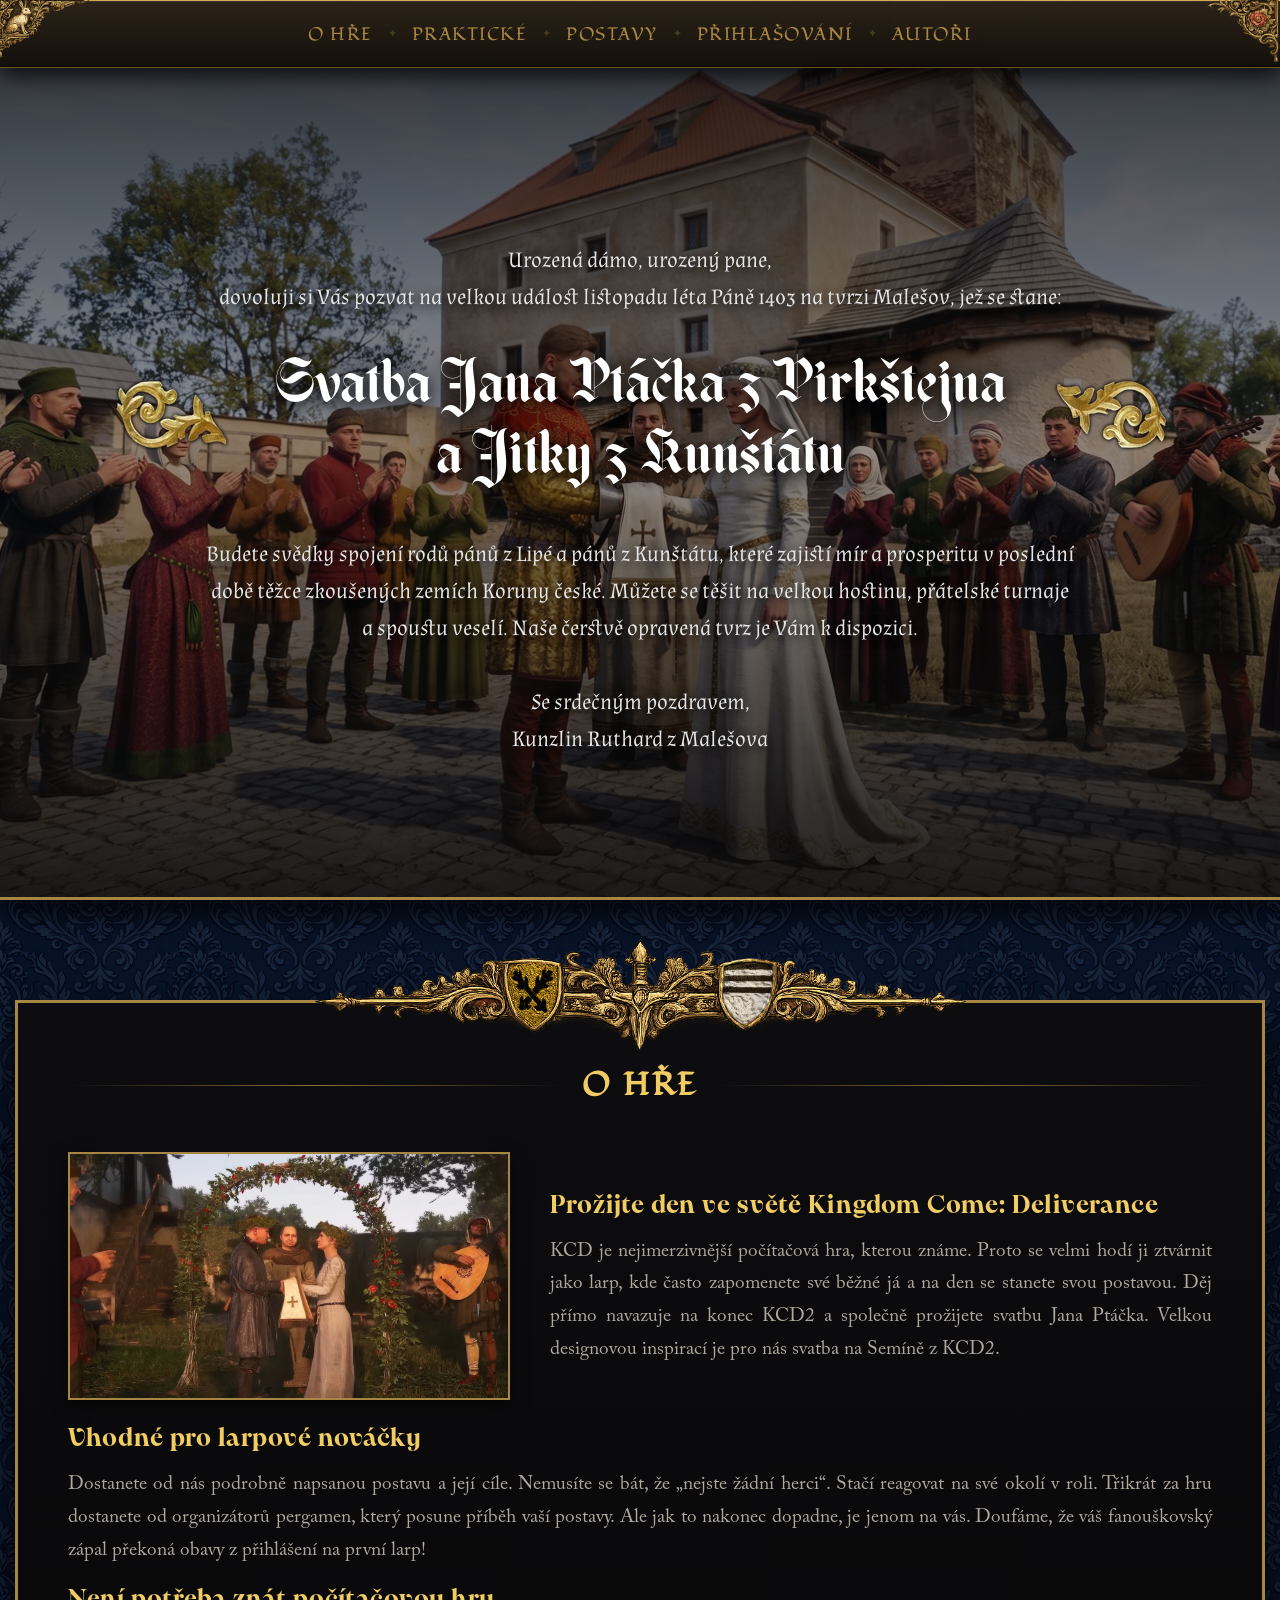
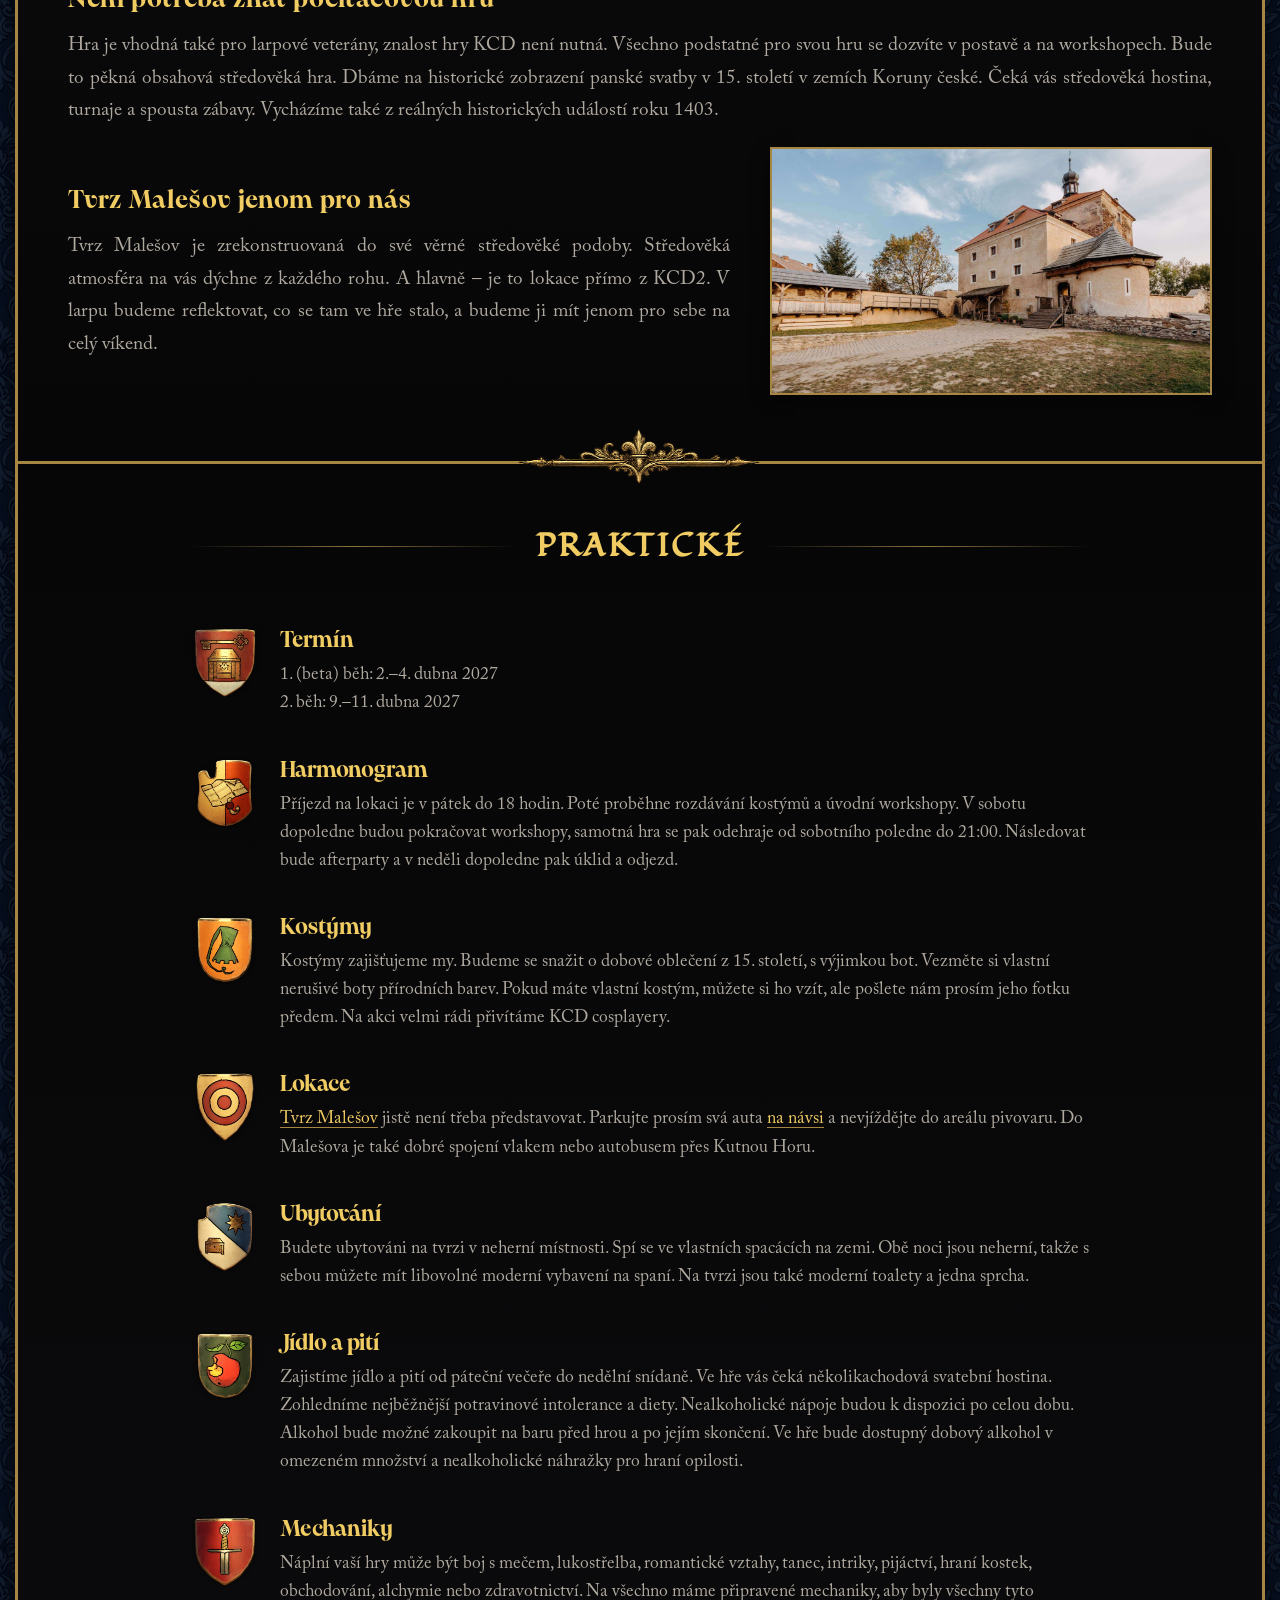
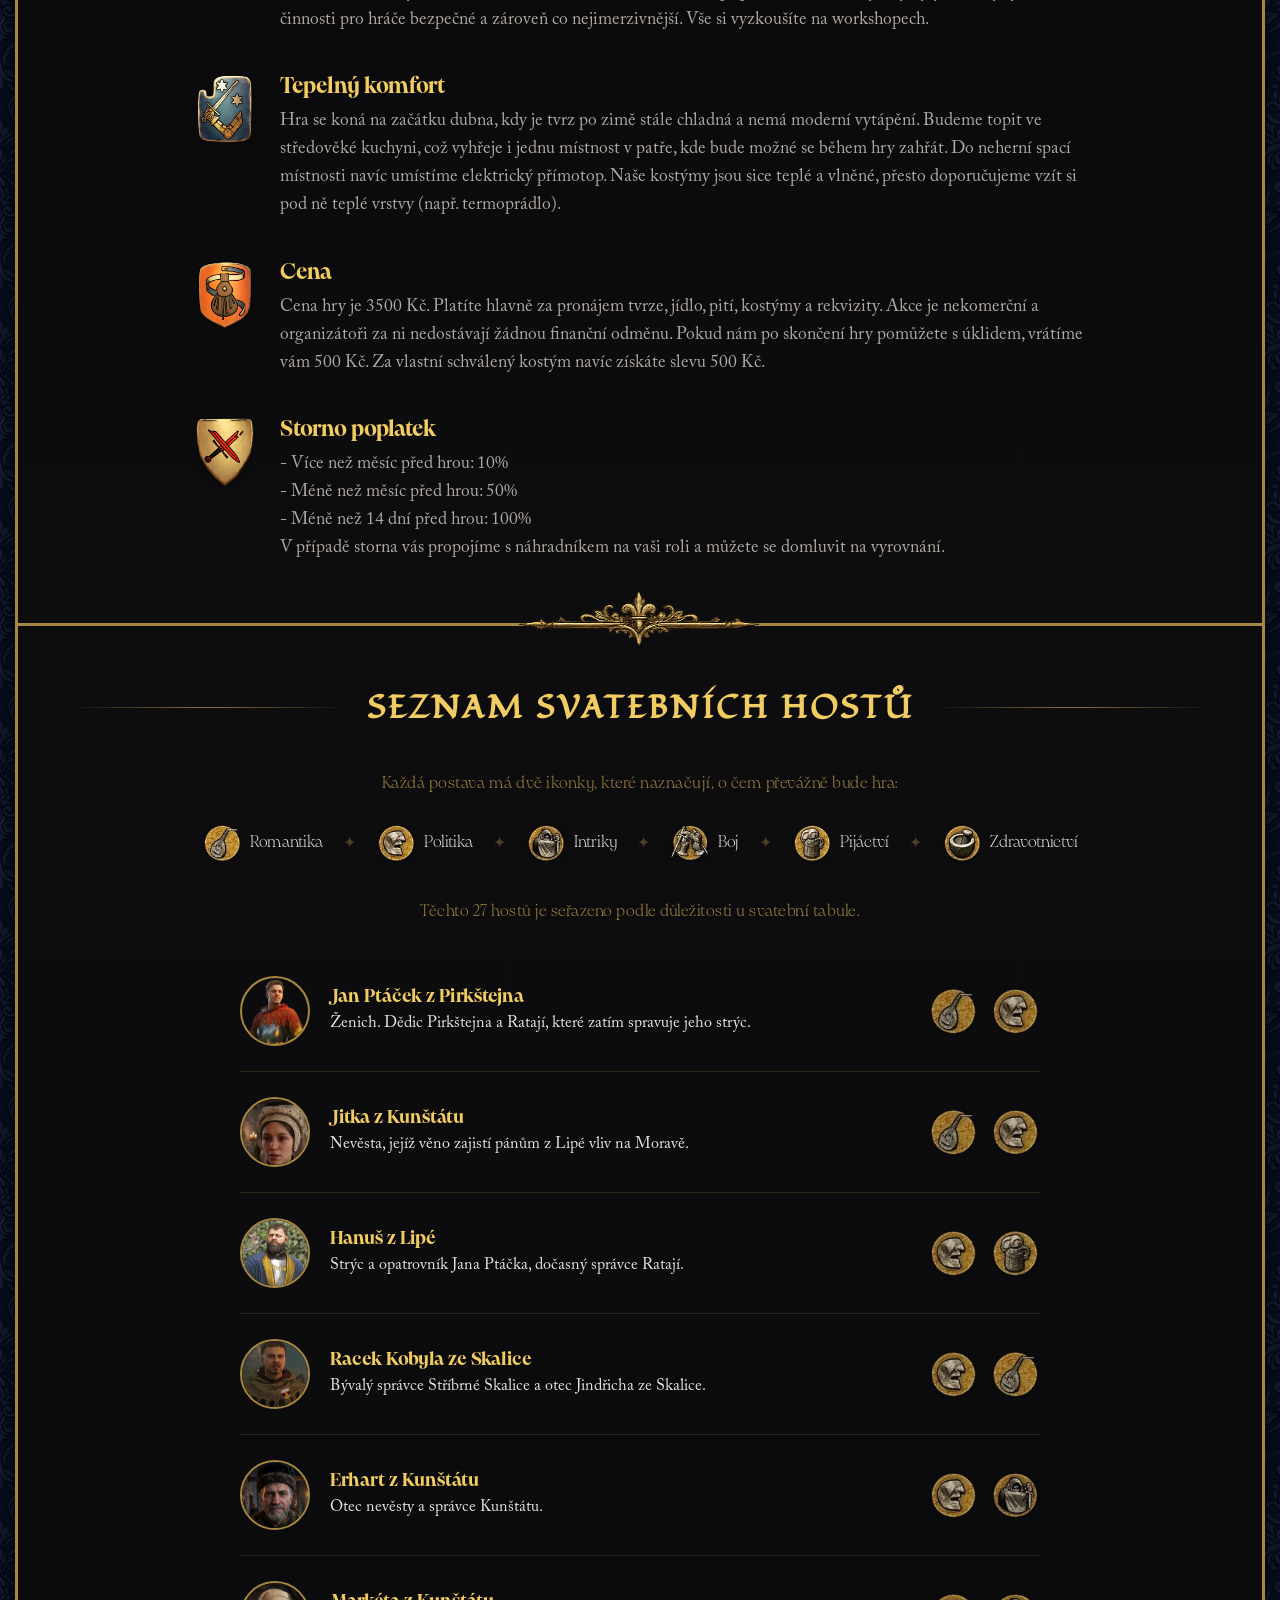
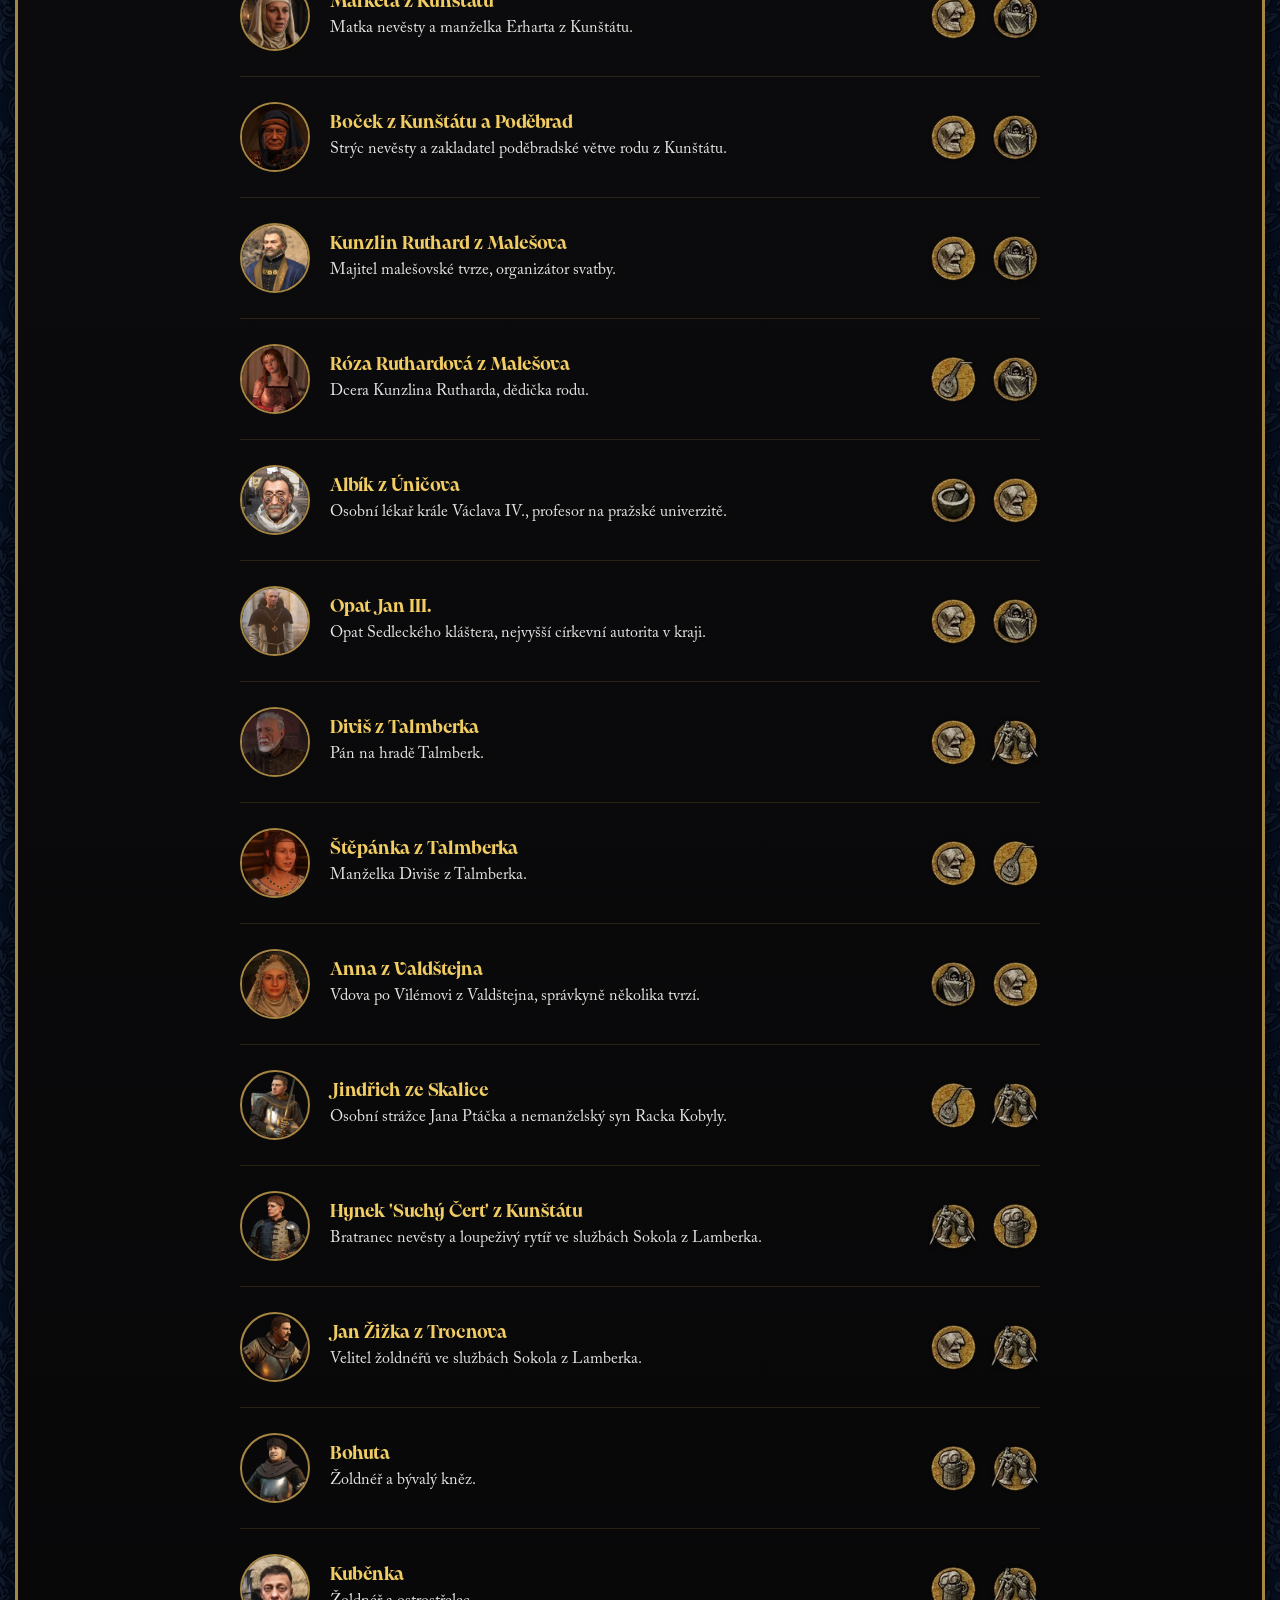
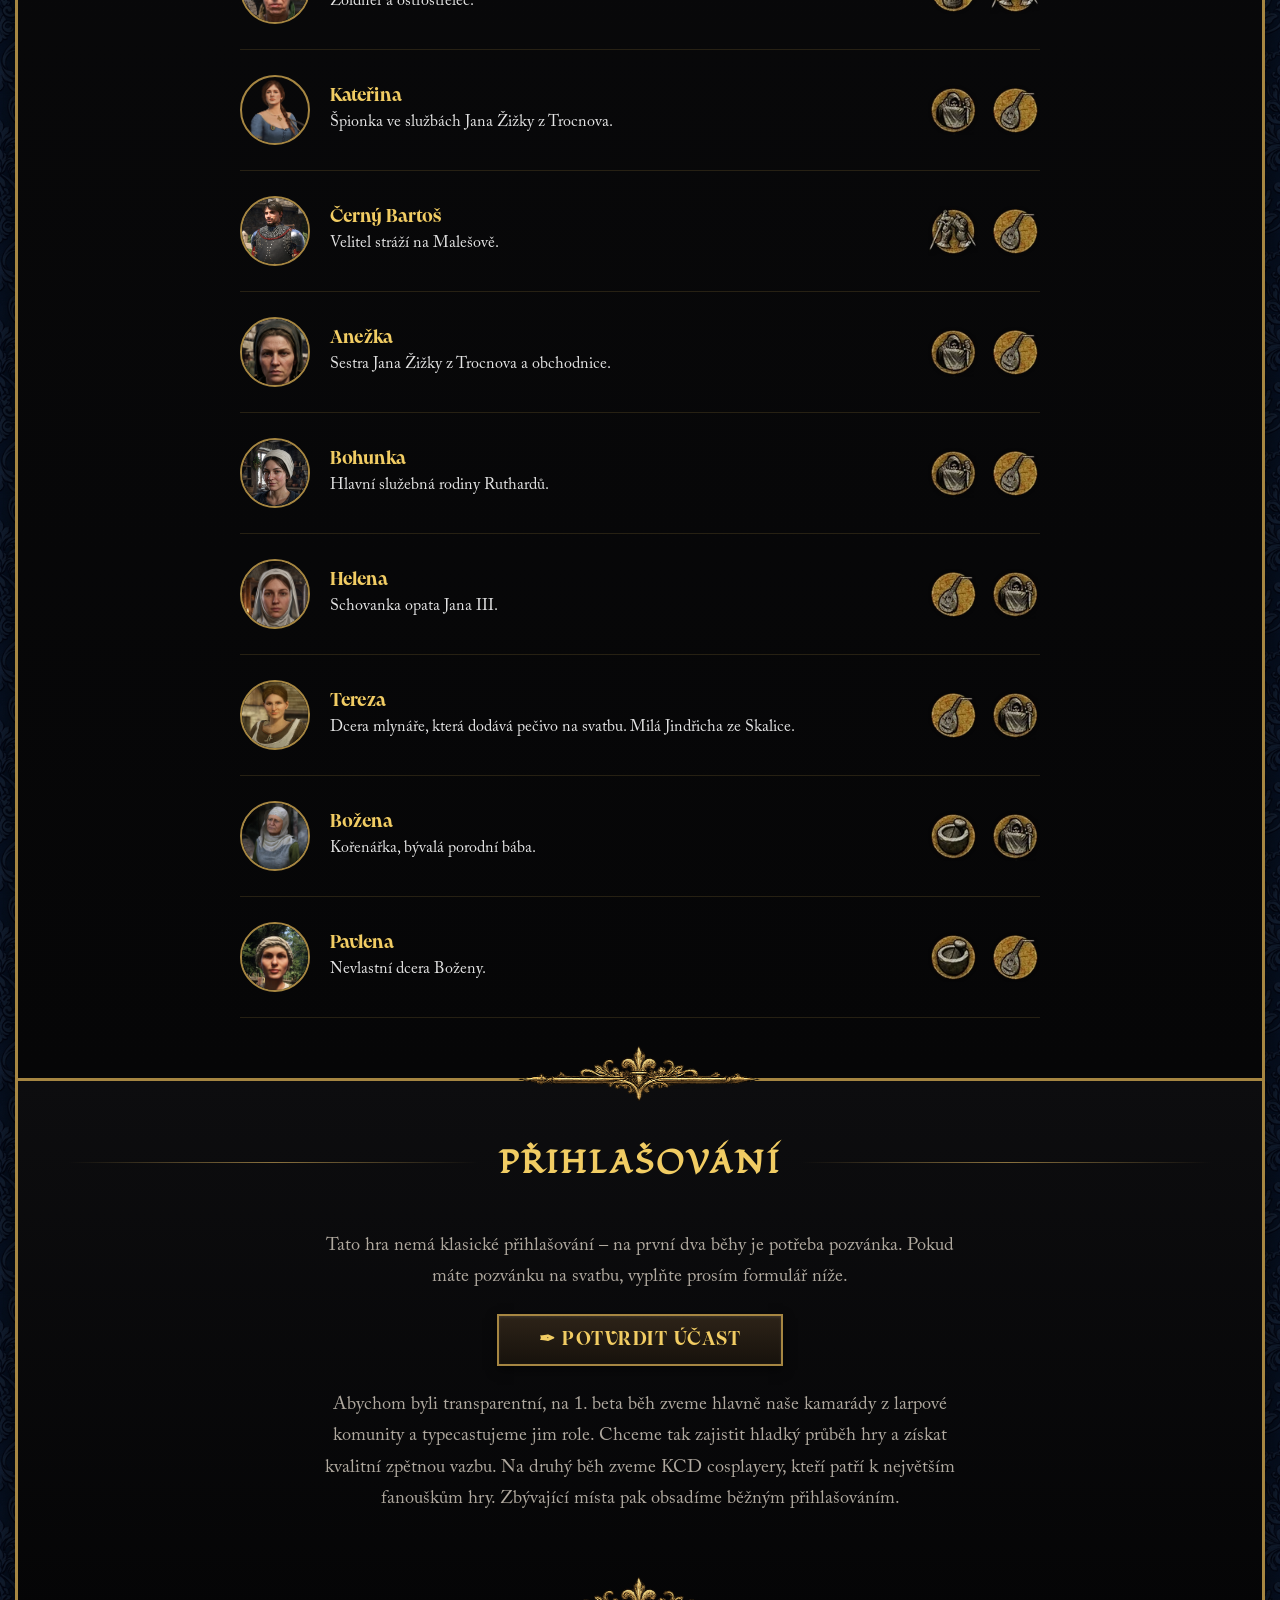
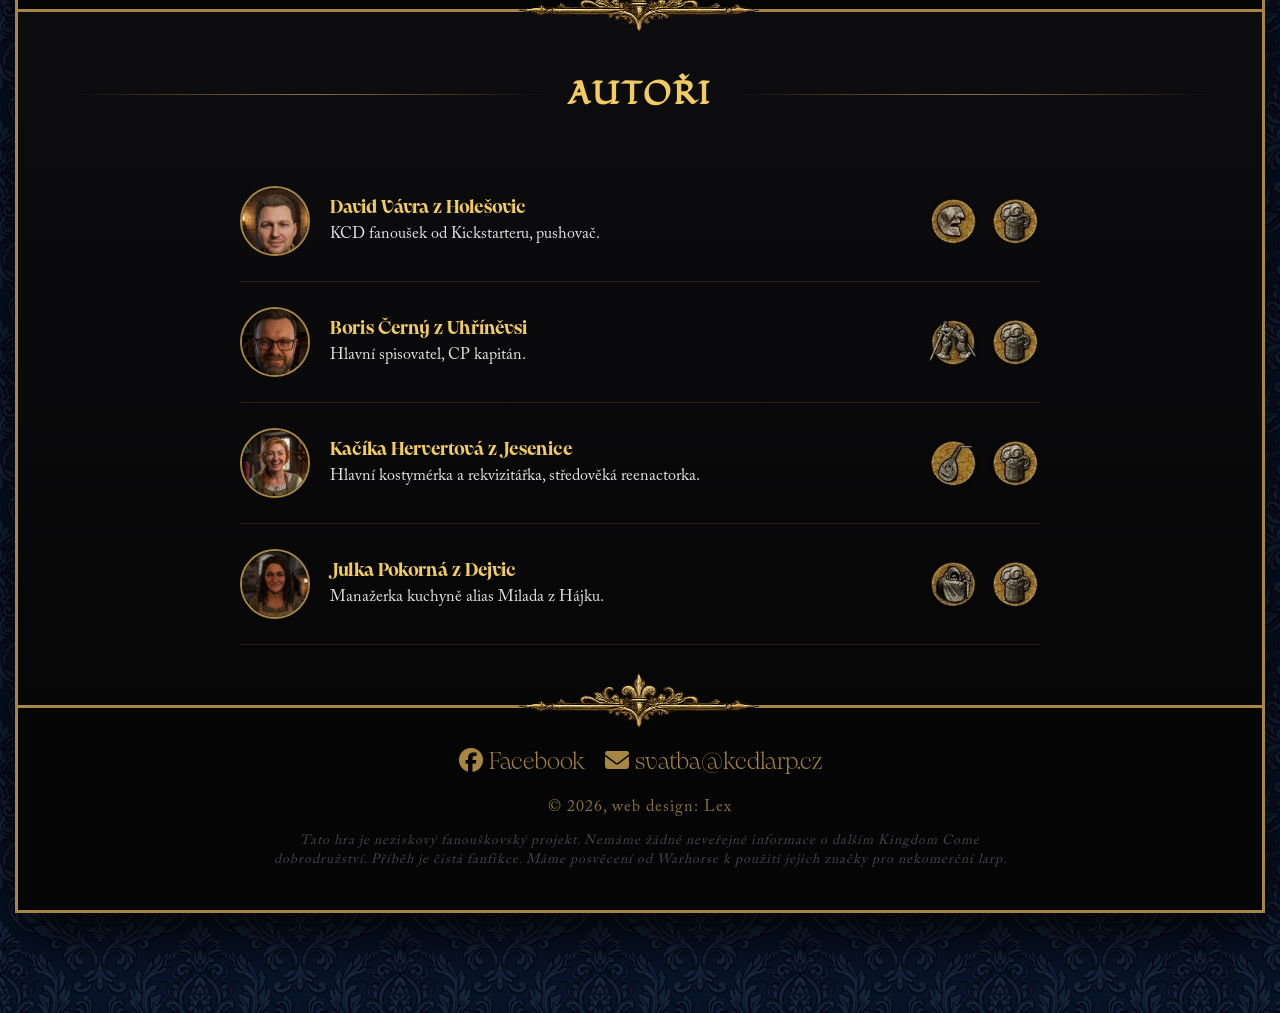
==== public/index.html @ 8abcecf5 "Proofread" ====
<!DOCTYPE html>
<html lang="cs">

<head>
    <meta charset="UTF-8">
    <meta name="viewport" content="width=device-width, initial-scale=1.0">
    <title>Svatba Jana Ptáčka z Pirkštejna a Jitky z Kunštátu | KCD larp</title>
    <link rel="icon" type="image/x-icon" href="images/favicon.ico">
    <!-- Social Media Meta Tags -->
    <meta property="og:title" content="Svatba Jana Ptáčka z Pirkštejna a Jitky z Kunštátu | KCD larp">
    <meta property="og:description"
        content="Urozená dámo, urozený pane, dovoluji si Vás pozvat na velkou událost listopadu léta Páně 1403 na tvrzi Malešov...">
    <meta property="og:image" content="https://kcdlarp.cz/images/social-image.jpg">
    <meta property="og:type" content="website">
    <meta property="og:url" content="https://kcdlarp.cz">
    <meta property="fb:pages" content="1128582050344930" />
    <meta name="twitter:card" content="summary_large_image">
    <meta name="twitter:title" content="Svatba Jana Ptáčka z Pirkštejna a Jitky z Kunštátu | KCD larp">
    <meta name="twitter:description"
        content="Urozená dámo, urozený pane, dovoluji si Vás pozvat na velkou událost listopadu léta Páně 1403 na tvrzi Malešov...">
    <meta name="twitter:image" content="images/social-image.jpg">
    <link rel="stylesheet" href="https://cdnjs.cloudflare.com/ajax/libs/font-awesome/6.5.2/css/all.min.css">
    <link rel="stylesheet" href="style.css">
    <script src="script.js" defer></script>
</head>

<body>
    <header class="hero-wedding-header">
        <div class="header-content-wrapper">
            <p class="hero-text-bottom">
                Urozená dámo, urozený pane,<br />
                dovoluji si Vás pozvat na velkou událost listopadu léta Páně 1403 na tvrzi Malešov, jež se stane:
            </p>
            <br />
            <div class="hero-title-zone">
                <span class="hero-decorator"><img src="images/left-ornament.webp"></span>
                <h1 class="main-wedding-title">
                    Svatba Jana Ptáčka z Pirkštejna<br />
                    a Jitky z Kunštátu
                </h1>
                <span class="hero-decorator"><img src="images/right-ornament.webp"></span>
            </div>
            <p class="hero-text-bottom">
                Budete svědky spojení rodů pánů z Lipé a pánů z Kunštátu, které zajistí mír a prosperitu v poslední
                době těžce zkoušených zemích Koruny české. Můžete se těšit na velkou hostinu, přátelské turnaje a&nbsp;spoustu
                veselí. Naše čerstvě opravená tvrz je Vám k dispozici. <br /><br />
                Se srdečným pozdravem,<br />
                Kunzlin Ruthard z Malešova
            </p><!--<br /><br />
            <h3 class="practical-item-title" style="font-size: 2.5em;">9.–11. dubna 2027&nbsp; ✦ &nbsp;https://kcdlarp.cz</h3> -->
        </div>
    </header>
    <nav class="game-navigation">
        <div class="nav-ornament-left">
            <img src="images/zajic-left.png" alt="">
        </div>
        <div class="nav-ornament-right">
            <img src="images/ruze-right.png" alt="">
        </div>
        <div class="nav-container-inner">
            <button class="mobile-menu-toggle" onclick="toggleMenu()">
                ☰
            </button>
            <ul class="nav-links">
                <li><a href="#o-hre">O HŘE</a></li>
                <li class="sep">✦</li>
                <li><a href="#prakticke">PRAKTICKÉ</a></li>
                <li class="sep">✦</li>
                <li><a href="#postavy">POSTAVY</a></li>
                <li class="sep">✦</li>
                <li><a href="#prihlasovani">PŘIHLAŠOVÁNÍ</a></li>
                <li class="sep">✦</li>
                <li><a href="#autori">AUTOŘI</a></li>
            </ul>
        </div>
    </nav>
    <div class="web-container">
        <section id="o-hre" class="ui-content-panel">
            <h2 class="panel-heading">O HŘE</h2>
            <div class="o-hre-wrapper">
                <div class="o-hre-image">
                    <img src="images/semine.jpg" alt="Svatba na Semíně">
                </div>
                <div class="o-hre-text">
                    <h3>Prožijte den ve světě Kingdom Come: Deliverance</h3>
                    <p>
                        KCD je nejimerzivnější počítačová hra, kterou známe. Proto se velmi hodí ji ztvárnit jako larp,
                        kde často zapomenete své běžné já a na den se stanete svou postavou. Děj přímo navazuje na
                        konec KCD2 a společně prožijete svatbu Jana Ptáčka. Velkou designovou
                        inspirací je pro nás svatba na Semíně z KCD2.
                    </p>
                </div>
            </div>
            <br />
            <div class="o-hre-wrapper">
                <div class="o-hre-text">
                    <h3>Vhodné pro larpové nováčky</h3>
                    <p>
                        Dostanete od nás podrobně napsanou postavu a její cíle. Nemusíte se bát, že „nejste žádní
                        herci“. Stačí reagovat na své okolí
                        v roli. Třikrát za hru dostanete od organizátorů pergamen, který posune příběh vaší postavy.
                        Ale jak to nakonec dopadne, je jenom na vás. Doufáme, že váš fanouškovský zápal překoná obavy z
                        přihlášení na první larp!
                    </p>
                </div>
            </div>
            <br />
            <div class="o-hre-wrapper">
                <div class="o-hre-text">
                    <h3>Není potřeba znát počítačovou hru</h3>
                    <p>
                        Hra je vhodná také pro larpové veterány, znalost hry KCD není nutná. Všechno podstatné pro svou
                        hru se dozvíte v postavě a na workshopech. Bude to pěkná obsahová středověká hra. Dbáme na
                        historické zobrazení panské svatby v 15. století v zemích Koruny české. Čeká vás středověká
                        hostina, turnaje a spousta zábavy. Vycházíme také z
                        reálných historických událostí roku 1403.
                    </p>
                </div>
            </div>
            <br />
            <div class="o-hre-wrapper">
                <div class="o-hre-text">
                    <h3>Tvrz Malešov jenom pro nás</h3>
                    <p>
                        Tvrz Malešov je zrekonstruovaná do své věrné středověké podoby. Středověká atmosféra na vás
                        dýchne z každého rohu. A hlavně – je to lokace přímo z KCD2. V larpu budeme reflektovat, co se
                        tam ve hře stalo, a budeme ji mít jenom pro sebe na celý víkend.
                    </p>
                </div>
                <div class="o-hre-image">
                    <img src="images/tvrz.jpg" alt="Tvrz Malešov">
                </div>
            </div>
        </section>
        <section id="prakticke" class="ui-content-panel">
            <div class="prakticke-content-wrapper">
                <h2 class="panel-heading">PRAKTICKÉ</h2>
                <div class="prakticke-list">
                    <div class="practical-item-row">
                        <div class="practical-icon-wrapper"><img src="images/prakticke/termin.png"
                                class="practical-icon"></div>
                        <div>
                            <h3 class="practical-item-title">Termín</h3>
                            <p class="practical-item-desc">
                                1. (beta) běh: 2.–4. dubna 2027<br />
                                2. běh: 9.–11. dubna 2027<br />
                            </p>
                        </div>
                    </div>
                    <div class="practical-item-row">
                        <div class="practical-icon-wrapper"><img src="images/prakticke/harmonogram.png"
                                class="practical-icon">
                        </div>
                        <div>
                            <h3 class="practical-item-title">Harmonogram</h3>
                            <p class="practical-item-desc">
                                Příjezd na lokaci je v pátek do 18 hodin. Poté proběhne rozdávání kostýmů a úvodní workshopy. V
                                sobotu dopoledne budou pokračovat workshopy, samotná hra se pak odehraje od sobotního poledne do 21:00.
                                Následovat bude afterparty a v neděli dopoledne pak úklid a odjezd.
                            </p>
                        </div>
                    </div>
                    <div class="practical-item-row">
                        <div class="practical-icon-wrapper"><img src="images/prakticke/kostymy.png"
                                class="practical-icon"></div>
                        <div>
                            <h3 class="practical-item-title">Kostýmy</h3>
                            <p class="practical-item-desc">
                                Kostýmy zajišťujeme my. Budeme se snažit o dobové oblečení z 15. století, s výjimkou bot.
                                Vezměte si vlastní nerušivé boty přírodních barev. Pokud máte vlastní kostým, můžete si
                                ho vzít, ale pošlete nám prosím jeho fotku předem. Na akci velmi rádi přivítáme KCD cosplayery.
                            </p>
                        </div>
                    </div>
                    <div class="practical-item-row">
                        <div class="practical-icon-wrapper"><img src="images/prakticke/lokace.png"
                                class="practical-icon"></div>
                        <div>
                            <h3 class="practical-item-title">Lokace</h3>
                            <p class="practical-item-desc">
                                <a href="https://maps.app.goo.gl/pV5zU6SFNLtd8CBL6" target="_blank">Tvrz Malešov</a>
                                jistě není třeba představovat. Parkujte prosím svá auta <a
                                    href="https://maps.app.goo.gl/USBMy13oNoXPVHTi6" target="_blank">na návsi</a> a
                                nevjíždějte do areálu pivovaru. Do Malešova je také dobré spojení vlakem nebo autobusem přes
                                Kutnou Horu.
                            </p>
                        </div>
                    </div>
                    <div class="practical-item-row">
                        <div class="practical-icon-wrapper"><img src="images/prakticke/ubytovani.png"
                                class="practical-icon">
                        </div>
                        <div>
                            <h3 class="practical-item-title">Ubytování</h3>
                            <p class="practical-item-desc">
                                Budete ubytováni na tvrzi v neherní místnosti. Spí se ve vlastních spacácích na zemi. Obě
                                noci jsou neherní, takže s sebou můžete mít libovolné moderní vybavení na spaní. Na tvrzi jsou
                                také moderní toalety a jedna sprcha.
                            </p>
                        </div>
                    </div>
                    <div class="practical-item-row">
                        <div class="practical-icon-wrapper"><img src="images/prakticke/jidlo.png"
                                class="practical-icon"></div>
                        <div>
                            <h3 class="practical-item-title">Jídlo a pití</h3>
                            <p class="practical-item-desc">
                                Zajistíme jídlo a pití od páteční večeře do nedělní snídaně. Ve hře vás čeká
                                několikachodová svatební hostina. Zohledníme nejběžnější potravinové intolerance a diety.
                                Nealkoholické nápoje budou k dispozici po celou dobu. Alkohol bude možné zakoupit na baru před
                                hrou a po jejím skončení. Ve hře bude dostupný dobový alkohol v omezeném množství a nealkoholické náhražky pro hraní opilosti.
                            </p>
                        </div>
                    </div>
                    <div class="practical-item-row">
                        <div class="practical-icon-wrapper"><img src="images/prakticke/mechaniky.png"
                                class="practical-icon">
                        </div>
                        <div>
                            <h3 class="practical-item-title">Mechaniky</h3>
                            <p class="practical-item-desc">
                                Náplní vaší hry může být boj s mečem, lukostřelba, romantické vztahy, tanec,
                                intriky,
                                pijáctví, hraní kostek, obchodování, alchymie nebo zdravotnictví. Na všechno máme
                                připravené mechaniky, aby byly všechny tyto činnosti pro hráče bezpečné a zároveň co
                                nejimerzivnější. Vše si vyzkoušíte na workshopech.
                            </p>
                        </div>
                    </div>
                    <div class="practical-item-row">
                        <div class="practical-icon-wrapper"><img src="images/prakticke/zima.png" class="practical-icon">
                        </div>
                        <div>
                            <h3 class="practical-item-title">Tepelný komfort</h3>
                            <p class="practical-item-desc">
                                Hra se koná na začátku dubna, kdy je tvrz po zimě stále chladná a nemá moderní
                                vytápění. Budeme topit ve středověké kuchyni, což vyhřeje i jednu místnost v patře,
                                kde bude možné se během hry zahřát. Do neherní spací místnosti navíc umístíme elektrický
                                přímotop. Naše kostýmy jsou sice teplé a vlněné, přesto doporučujeme vzít si pod ně teplé vrstvy (např. termoprádlo).
                            </p>
                        </div>
                    </div>
                    <div class="practical-item-row">
                        <div class="practical-icon-wrapper"><img src="images/prakticke/cena.png" class="practical-icon">
                        </div>
                        <div>
                            <h3 class="practical-item-title">Cena</h3>
                            <p class="practical-item-desc">
                                Cena hry je 3500 Kč. Platíte hlavně za pronájem tvrze, jídlo, pití, kostýmy a rekvizity.
                                Akce je nekomerční a organizátoři za ni nedostávají žádnou finanční odměnu.
                                Pokud nám po skončení hry pomůžete s úklidem, vrátíme vám 500 Kč. Za vlastní schválený kostým navíc získáte slevu 500 Kč.
                            </p>
                        </div>
                    </div>
                    <div class="practical-item-row">
                        <div class="practical-icon-wrapper"><img src="images/prakticke/storno.png"
                                class="practical-icon"></div>
                        <div>
                            <h3 class="practical-item-title">Storno poplatek</h3>
                            <p class="practical-item-desc">
                                - Více než měsíc před hrou: 10%<br />
                                - Méně než měsíc před hrou: 50%<br />
                                - Méně než 14 dní před hrou: 100%<br />
                                V případě storna vás propojíme s náhradníkem na vaši roli a můžete se domluvit na vyrovnání.
                            </p>
                        </div>
                    </div>
                </div>
            </div>
        </section>
        <section id="postavy" class="ui-content-panel">
            <h2 class="panel-heading">SEZNAM SVATEBNÍCH HOSTŮ</h2>
            <p class="postavy-subtitle">
                Každá postava má dvě ikonky, které naznačují, o čem převážně bude hra:
            </p>
            <div class="postavy-tags-container">
                <div class="character-tag"><img src="images/o-cem/romantika.webp" class="character-tag-img"> Romantika
                </div>
                <span class="star-separator">✦</span>
                <div class="character-tag"><img src="images/o-cem/politika.webp" class="character-tag-img"> Politika
                </div>
                <span class="star-separator">✦</span>
                <div class="character-tag"><img src="images/o-cem/intriky.webp" class="character-tag-img"> Intriky</div>
                <span class="star-separator">✦</span>
                <div class="character-tag"><img src="images/o-cem/boj.webp" class="character-tag-img"> Boj</div>
                <span class="star-separator">✦</span>
                <div class="character-tag"><img src="images/o-cem/pijactvi.webp" class="character-tag-img"> Pijáctví
                </div>
                <span class="star-separator">✦</span>
                <div class="character-tag"><img src="images/o-cem/zdravotnictvi.webp" class="character-tag-img">
                    Zdravotnictví
                </div>
            </div>
            <p class="postavy-subtitle">
                Těchto 27 hostů je seřazeno podle důležitosti u svatební tabule.
            </p>
            <div class="centered-list-container">
                <div class="list-row-item">
                    <div class="portrait-circle">
                        <img src="images/postavy/ptacek.png" alt="Jan Ptáček" class="portrait-img">
                    </div>
                    <div class="flex-grow-item">
                        <h3 class="row-item-title">Jan Ptáček z Pirkštejna</h3>
                        <p class="character-desc">Ženich. Dědic Pirkštejna a Ratají, které zatím spravuje jeho strýc.
                        </p>
                    </div>
                    <div class="character-badges">
                        <img src="images/o-cem/romantika.webp" title="Romantika" class="character-badge-img">
                        <img src="images/o-cem/politika.webp" title="Politika" class="character-badge-img">
                    </div>
                </div>
                <div class="list-row-item">
                    <div class="portrait-circle">
                        <img src="images/postavy/jitka.png" alt="Jitka z Kunštátu" class="portrait-img">
                    </div>
                    <div class="flex-grow-item">
                        <h3 class="row-item-title">Jitka z Kunštátu</h3>
                        <p class="character-desc">Nevěsta, jejíž věno zajistí pánům z Lipé vliv na Moravě.</p>
                    </div>
                    <div class="character-badges">
                        <img src="images/o-cem/romantika.webp" title="Romantika" class="character-badge-img">
                        <img src="images/o-cem/politika.webp" title="Politika" class="character-badge-img">
                    </div>
                </div>
                <div class="list-row-item">
                    <div class="portrait-circle">
                        <img src="images/postavy/hanus.png" alt="Hanuš z Lipé" class="portrait-img">
                    </div>
                    <div class="flex-grow-item">
                        <h3 class="row-item-title">Hanuš z Lipé</h3>
                        <p class="character-desc">Strýc a opatrovník Jana Ptáčka, dočasný správce Ratají.</p>
                    </div>
                    <div class="character-badges">
                        <img src="images/o-cem/politika.webp" title="Politika" class="character-badge-img">
                        <img src="images/o-cem/pijactvi.webp" title="Pijáctví" class="character-badge-img">
                    </div>
                </div>
                <div class="list-row-item">
                    <div class="portrait-circle">
                        <img src="images/postavy/racek.png" alt="Racek Kobyla" class="portrait-img">
                    </div>
                    <div class="flex-grow-item">
                        <h3 class="row-item-title">Racek Kobyla ze Skalice</h3>
                        <p class="character-desc">Bývalý správce Stříbrné Skalice a otec Jindřicha ze Skalice.</p>
                    </div>
                    <div class="character-badges">
                        <img src="images/o-cem/politika.webp" title="Politika" class="character-badge-img">
                        <img src="images/o-cem/romantika.webp" title="Romantika" class="character-badge-img">
                    </div>
                </div>
                <div class="list-row-item">
                    <div class="portrait-circle">
                        <img src="images/postavy/erhart.png" alt="Erhart z Kunštátu" class="portrait-img">
                    </div>
                    <div class="flex-grow-item">
                        <h3 class="row-item-title">Erhart z Kunštátu</h3>
                        <p class="character-desc">Otec nevěsty a správce Kunštátu.</p>
                    </div>
                    <div class="character-badges">
                        <img src="images/o-cem/politika.webp" title="Politika" class="character-badge-img">
                        <img src="images/o-cem/intriky.webp" title="Intriky" class="character-badge-img">
                    </div>
                </div>

                <div class="list-row-item">
                    <div class="portrait-circle">
                        <img src="images/postavy/marketa.png" alt="Markéta z Kunštátu" class="portrait-img">
                    </div>
                    <div class="flex-grow-item">
                        <h3 class="row-item-title">Markéta z Kunštátu</h3>
                        <p class="character-desc">Matka nevěsty a manželka Erharta z Kunštátu.</p>
                    </div>
                    <div class="character-badges">
                        <img src="images/o-cem/politika.webp" title="Politika" class="character-badge-img">
                        <img src="images/o-cem/intriky.webp" title="Intriky" class="character-badge-img">
                    </div>
                </div>
                <div class="list-row-item">
                    <div class="portrait-circle">
                        <img src="images/postavy/bocek.png" alt="Boček z Kunštátu a Poděbrad" class="portrait-img">
                    </div>
                    <div class="flex-grow-item">
                        <h3 class="row-item-title">Boček z Kunštátu a Poděbrad</h3>
                        <p class="character-desc">Strýc nevěsty a zakladatel poděbradské větve rodu z Kunštátu.</p>
                    </div>
                    <div class="character-badges">
                        <img src="images/o-cem/politika.webp" title="Politika" class="character-badge-img">
                        <img src="images/o-cem/intriky.webp" title="Intriky" class="character-badge-img">
                    </div>
                </div>
                <div class="list-row-item">
                    <div class="portrait-circle">
                        <img src="images/postavy/kunzlin.png" alt="Kunzlin Ruthard z Malešova" class="portrait-img">
                    </div>
                    <div class="flex-grow-item">
                        <h3 class="row-item-title">Kunzlin Ruthard z Malešova</h3>
                        <p class="character-desc">Majitel malešovské tvrze, organizátor svatby.</p>
                    </div>
                    <div class="character-badges">
                        <img src="images/o-cem/politika.webp" title="Politika" class="character-badge-img">
                        <img src="images/o-cem/intriky.webp" title="Intriky" class="character-badge-img">
                    </div>
                </div>
                <div class="list-row-item">
                    <div class="portrait-circle">
                        <img src="images/postavy/roza.png" alt="Róza Ruthardová z Malešova" class="portrait-img">
                    </div>
                    <div class="flex-grow-item">
                        <h3 class="row-item-title">Róza Ruthardová z Malešova</h3>
                        <p class="character-desc">Dcera Kunzlina Rutharda, dědička rodu.</p>
                    </div>
                    <div class="character-badges">
                        <img src="images/o-cem/romantika.webp" title="Romantika" class="character-badge-img">
                        <img src="images/o-cem/intriky.webp" title="Intriky" class="character-badge-img">
                    </div>
                </div>
                <div class="list-row-item">
                    <div class="portrait-circle">
                        <img src="images/postavy/albik.png" alt="Albík z Úničova" class="portrait-img">
                    </div>
                    <div class="flex-grow-item">
                        <h3 class="row-item-title">Albík z Úničova</h3>
                        <p class="character-desc">Osobní lékař krále Václava IV., profesor na pražské univerzitě.</p>
                    </div>
                    <div class="character-badges">
                        <img src="images/o-cem/zdravotnictvi.webp" title="Zdravotnictví" class="character-badge-img">
                        <img src="images/o-cem/politika.webp" title="Politika" class="character-badge-img">
                    </div>
                </div>
                <div class="list-row-item">
                    <div class="portrait-circle">
                        <img src="images/postavy/jan.png" alt="Opat Jan III." class="portrait-img">
                    </div>
                    <div class="flex-grow-item">
                        <h3 class="row-item-title">Opat Jan III.</h3>
                        <p class="character-desc">Opat Sedleckého kláštera, nejvyšší církevní autorita v kraji.</p>
                    </div>
                    <div class="character-badges">
                        <img src="images/o-cem/politika.webp" title="Politika" class="character-badge-img">
                        <img src="images/o-cem/intriky.webp" title="Intriky" class="character-badge-img">
                    </div>
                </div>
                <div class="list-row-item">
                    <div class="portrait-circle">
                        <img src="images/postavy/divis.png" alt="Diviš z Talmberka" class="portrait-img">
                    </div>
                    <div class="flex-grow-item">
                        <h3 class="row-item-title">Diviš z Talmberka</h3>
                        <p class="character-desc">Pán na hradě Talmberk.</p>
                    </div>
                    <div class="character-badges">
                        <img src="images/o-cem/politika.webp" title="Politika" class="character-badge-img">
                        <img src="images/o-cem/boj.webp" title="Boj" class="character-badge-img">
                    </div>
                </div>
                <div class="list-row-item">
                    <div class="portrait-circle">
                        <img src="images/postavy/stepanka.png" alt="Štěpánka z Talmberka" class="portrait-img">
                    </div>
                    <div class="flex-grow-item">
                        <h3 class="row-item-title">Štěpánka z Talmberka</h3>
                        <p class="character-desc">Manželka Diviše z Talmberka.</p>
                    </div>
                    <div class="character-badges">
                        <img src="images/o-cem/politika.webp" title="Politika" class="character-badge-img">
                        <img src="images/o-cem/romantika.webp" title="Romantika" class="character-badge-img">
                    </div>
                </div>
                <div class="list-row-item">
                    <div class="portrait-circle">
                        <img src="images/postavy/anna.png" alt="Anna z Valdštejna" class="portrait-img">
                    </div>
                    <div class="flex-grow-item">
                        <h3 class="row-item-title">Anna z Valdštejna</h3>
                        <p class="character-desc">Vdova po Vilémovi z Valdštejna, správkyně několika tvrzí.</p>
                    </div>
                    <div class="character-badges">
                        <img src="images/o-cem/intriky.webp" title="Intriky" class="character-badge-img">
                        <img src="images/o-cem/politika.webp" title="Politika" class="character-badge-img">
                    </div>
                </div>
                <div class="list-row-item">
                    <div class="portrait-circle">
                        <img src="images/postavy/jindra.png" alt="Jindřich ze Skalice" class="portrait-img">
                    </div>
                    <div class="flex-grow-item">
                        <h3 class="row-item-title">Jindřich ze Skalice</h3>
                        <p class="character-desc">Osobní strážce Jana Ptáčka a nemanželský syn Racka Kobyly.</p>
                    </div>
                    <div class="character-badges">
                        <img src="images/o-cem/romantika.webp" title="Romantika" class="character-badge-img">
                        <img src="images/o-cem/boj.webp" title="Boj" class="character-badge-img">
                    </div>
                </div>
                <div class="list-row-item">
                    <div class="portrait-circle">
                        <img src="images/postavy/cert.png" alt="Hynek 'Suchý Čert' z Kunštátu" class="portrait-img">
                    </div>
                    <div class="flex-grow-item">
                        <h3 class="row-item-title">Hynek 'Suchý Čert' z Kunštátu</h3>
                        <p class="character-desc">Bratranec nevěsty a loupeživý rytíř ve službách Sokola z Lamberka.</p>
                    </div>
                    <div class="character-badges">
                        <img src="images/o-cem/boj.webp" title="Boj" class="character-badge-img">
                        <img src="images/o-cem/pijactvi.webp" title="Pijáctví" class="character-badge-img">
                    </div>
                </div>
                <div class="list-row-item">
                    <div class="portrait-circle">
                        <img src="images/postavy/zizka.png" alt="Jan Žižka z Trocnova" class="portrait-img">
                    </div>
                    <div class="flex-grow-item">
                        <h3 class="row-item-title">Jan Žižka z Trocnova</h3>
                        <p class="character-desc">Velitel žoldnéřů ve službách Sokola z Lamberka.</p>
                    </div>
                    <div class="character-badges">
                        <img src="images/o-cem/politika.webp" title="Politika" class="character-badge-img">
                        <img src="images/o-cem/boj.webp" title="Boj" class="character-badge-img">
                    </div>
                </div>
                <div class="list-row-item">
                    <div class="portrait-circle">
                        <img src="images/postavy/bohuta.png" alt="Bohuta" class="portrait-img">
                    </div>
                    <div class="flex-grow-item">
                        <h3 class="row-item-title">Bohuta</h3>
                        <p class="character-desc">Žoldnéř a bývalý kněz.</p>
                    </div>
                    <div class="character-badges">
                        <img src="images/o-cem/pijactvi.webp" title="Pijáctví" class="character-badge-img">
                        <img src="images/o-cem/boj.webp" title="Boj" class="character-badge-img">
                    </div>
                </div>
                <div class="list-row-item">
                    <div class="portrait-circle">
                        <img src="images/postavy/kubenka.png" alt="Kuběnka" class="portrait-img">
                    </div>
                    <div class="flex-grow-item">
                        <h3 class="row-item-title">Kuběnka</h3>
                        <p class="character-desc">Žoldnéř a ostrostřelec.</p>
                    </div>
                    <div class="character-badges">
                        <img src="images/o-cem/pijactvi.webp" title="Pijáctví" class="character-badge-img">
                        <img src="images/o-cem/boj.webp" title="Boj" class="character-badge-img">
                    </div>
                </div>
                <div class="list-row-item">
                    <div class="portrait-circle">
                        <img src="images/postavy/katerina.png" alt="Kateřina" class="portrait-img">
                    </div>
                    <div class="flex-grow-item">
                        <h3 class="row-item-title">Kateřina</h3>
                        <p class="character-desc">Špionka ve službách Jana Žižky z Trocnova.</p>
                    </div>
                    <div class="character-badges">
                        <img src="images/o-cem/intriky.webp" title="Intriky" class="character-badge-img">
                        <img src="images/o-cem/romantika.webp" title="Romantika" class="character-badge-img">
                    </div>
                </div>
                <div class="list-row-item">
                    <div class="portrait-circle">
                        <img src="images/postavy/bartos.png" alt="Černý Bartoš" class="portrait-img">
                    </div>
                    <div class="flex-grow-item">
                        <h3 class="row-item-title">Černý Bartoš</h3>
                        <p class="character-desc">Velitel stráží na Malešově.</p>
                    </div>
                    <div class="character-badges">
                        <img src="images/o-cem/boj.webp" title="Boj" class="character-badge-img">
                        <img src="images/o-cem/romantika.webp" title="Romantika" class="character-badge-img">
                    </div>
                </div>
                <div class="list-row-item">
                    <div class="portrait-circle">
                        <img src="images/postavy/anezka.png" alt="Anežka" class="portrait-img">
                    </div>
                    <div class="flex-grow-item">
                        <h3 class="row-item-title">Anežka</h3>
                        <p class="character-desc">Sestra Jana Žižky z Trocnova a obchodnice.</p>
                    </div>
                    <div class="character-badges">
                        <img src="images/o-cem/intriky.webp" title="Intriky" class="character-badge-img">
                        <img src="images/o-cem/romantika.webp" title="Romantika" class="character-badge-img">
                    </div>
                </div>
                <div class="list-row-item">
                    <div class="portrait-circle">
                        <img src="images/postavy/bohunka.png" alt="Bohunka" class="portrait-img">
                    </div>
                    <div class="flex-grow-item">
                        <h3 class="row-item-title">Bohunka</h3>
                        <p class="character-desc">Hlavní služebná rodiny Ruthardů.</p>
                    </div>
                    <div class="character-badges">
                        <img src="images/o-cem/intriky.webp" title="Intriky" class="character-badge-img">
                        <img src="images/o-cem/romantika.webp" title="Romantika" class="character-badge-img">
                    </div>
                </div>
                <div class="list-row-item">
                    <div class="portrait-circle">
                        <img src="images/postavy/helena.png" alt="Helena" class="portrait-img">
                    </div>
                    <div class="flex-grow-item">
                        <h3 class="row-item-title">Helena</h3>
                        <p class="character-desc">Schovanka opata Jana III.</p>
                    </div>
                    <div class="character-badges">
                        <img src="images/o-cem/romantika.webp" title="Romantika" class="character-badge-img">
                        <img src="images/o-cem/intriky.webp" title="Intriky" class="character-badge-img">
                    </div>
                </div>
                <div class="list-row-item">
                    <div class="portrait-circle">
                        <img src="images/postavy/tereza.png" alt="Tereza" class="portrait-img">
                    </div>
                    <div class="flex-grow-item">
                        <h3 class="row-item-title">Tereza</h3>
                        <p class="character-desc">Dcera mlynáře, která dodává pečivo na svatbu. Milá Jindřicha ze
                            Skalice.</p>
                    </div>
                    <div class="character-badges">
                        <img src="images/o-cem/romantika.webp" title="Romantika" class="character-badge-img">
                        <img src="images/o-cem/intriky.webp" title="Intriky" class="character-badge-img">
                    </div>
                </div>
                <div class="list-row-item">
                    <div class="portrait-circle">
                        <img src="images/postavy/bozena.png" alt="Božena" class="portrait-img">
                    </div>
                    <div class="flex-grow-item">
                        <h3 class="row-item-title">Božena</h3>
                        <p class="character-desc">Kořenářka, bývalá porodní bába.</p>
                    </div>
                    <div class="character-badges">
                        <img src="images/o-cem/zdravotnictvi.webp" title="Zdravotnictví" class="character-badge-img">
                        <img src="images/o-cem/intriky.webp" title="Intriky" class="character-badge-img">
                    </div>
                </div>
                <div class="list-row-item">
                    <div class="portrait-circle">
                        <img src="images/postavy/pavlena.png" alt="Pavlena" class="portrait-img">
                    </div>
                    <div class="flex-grow-item">
                        <h3 class="row-item-title">Pavlena</h3>
                        <p class="character-desc">Nevlastní dcera Boženy.</p>
                    </div>
                    <div class="character-badges">
                        <img src="images/o-cem/zdravotnictvi.webp" title="Zdravotnictví" class="character-badge-img">
                        <img src="images/o-cem/romantika.webp" title="Romantika" class="character-badge-img">
                    </div>
                </div>
            </div>
        </section>
        <section id="prihlasovani" class="ui-content-panel">
            <h2 class="panel-heading">Přihlašování</h2>
            <div class="prihlasovani-wrapper">
                <p class="prihlasovani-text">
                    Tato hra nemá klasické přihlašování – na první dva běhy je potřeba pozvánka. Pokud máte pozvánku na
                    svatbu, vyplňte prosím formulář níže.
                </p>
                <a href="https://docs.google.com/forms/d/e/1FAIpQLSfhankuoAyvGSG8f-QBhWNvbaL3O8aYCfy4f46uDQrc7U41uw/viewform?usp=publish-editor"
                    class="ui-cta-button ui-cta-button-large" target="_blank">✒ Potvrdit účast</a>
                <br /><br /><br />
                <p class="prihlasovani-text">
                    Abychom byli transparentní, na 1. beta běh zveme hlavně naše kamarády z larpové komunity a
                    typecastujeme jim role. Chceme tak zajistit hladký průběh hry a získat kvalitní
                    zpětnou vazbu. Na druhý běh zveme KCD cosplayery, kteří patří k největším fanouškům hry. Zbývající
                    místa pak obsadíme běžným přihlašováním.
                </p>
            </div>
        </section>
        <section id="autori" class="ui-content-panel">
            <h2 class="panel-heading">AUTOŘI</h2>
            <div class="centered-list-container">
                <div class="list-row-item">
                    <div class="portrait-circle">
                        <img src="images/autori/david.png" alt="David Vávra z Holešovic" class="portrait-img">
                    </div>
                    <div class="flex-grow-item">
                        <h3 class="row-item-title">David Vávra z Holešovic</h3>
                        <p class="character-desc">KCD fanoušek od Kickstarteru, pushovač.</p>
                    </div>
                    <div class="character-badges">
                        <img src="images/o-cem/politika.webp" title="Politika" class="character-badge-img">
                        <img src="images/o-cem/pijactvi.webp" title="Pijáctví" class="character-badge-img">
                    </div>
                </div>
                <div class="list-row-item">
                    <div class="portrait-circle">
                        <img src="images/autori/boris.png" alt="Boris Černý z Uhříněvsi" class="portrait-img">
                    </div>
                    <div class="flex-grow-item">
                        <h3 class="row-item-title">Boris Černý z Uhříněvsi</h3>
                        <p class="character-desc">Hlavní spisovatel, CP kapitán.</p>
                    </div>
                    <div class="character-badges">
                        <img src="images/o-cem/boj.webp" title="Boj" class="character-badge-img">
                        <img src="images/o-cem/pijactvi.webp" title="Pijáctví" class="character-badge-img">
                    </div>
                </div>
                <div class="list-row-item">
                    <div class="portrait-circle">
                        <img src="images/autori/kacika.png" alt="Kačíka Hervertová z Jesenice" class="portrait-img">
                    </div>
                    <div class="flex-grow-item">
                        <h3 class="row-item-title">Kačíka Hervertová z Jesenice</h3>
                        <p class="character-desc">Hlavní kostymérka a rekvizitářka, středověká reenactorka.</p>
                    </div>
                    <div class="character-badges">
                        <img src="images/o-cem/romantika.webp" title="Romantika" class="character-badge-img">
                        <img src="images/o-cem/pijactvi.webp" title="Pijáctví" class="character-badge-img">
                    </div>
                </div>
                <div class="list-row-item">
                    <div class="portrait-circle">
                        <img src="images/autori/julca.png" alt="Julča Pokorná z Dejvic" class="portrait-img">
                    </div>
                    <div class="flex-grow-item">
                        <h3 class="row-item-title">Julka Pokorná z Dejvic</h3>
                        <p class="character-desc">Manažerka kuchyně alias Milada z Hájku.</p>
                    </div>
                    <div class="character-badges">
                        <img src="images/o-cem/intriky.webp" title="Intriky" class="character-badge-img">
                        <img src="images/o-cem/pijactvi.webp" title="Pijáctví" class="character-badge-img">
                    </div>
                </div>
            </div>
        </section>
        <footer class="main-footer">
            <div class="social-links">
                <a href="https://www.facebook.com/kcdlarp" target="_blank">
                    <i class="fab fa-facebook"></i> <span>Facebook</span>
                </a>
                <a href="mailto:svatba@kcdlarp.cz">
                    <i class="fas fa-envelope"></i> <span>svatba@kcdlarp.cz</span>
                </a>
            </div>
            <p>© 2026, web design: <a href="https://www.dominikadufkova.cz" target="_blank">Lex</a>
            </p>
            <p class="disclaimer">
                Tato hra je neziskový fanouškovský projekt. Nemáme žádné neveřejné informace o dalším Kingdom Come
                dobrodružství. Příběh je čistá fanfikce. Máme posvěcení od Warhorse k použití jejich značky pro
                nekomerční larp.
            </p>
        </footer>
    </div>
    <a href="#" class="back-to-top">
        <span class="back-to-top-icon">
            ⌂
        </span>
    </a>
</body>

</html>
---- public/style.css ----
@font-face {
    font-family: 'Fondamento';
    src: url('fonts/fondamento-regular-ext.woff2') format('woff2');
    font-style: normal;
    font-weight: 400;
    font-display: swap;
}

@font-face {
    font-family: 'Fondamento';
    src: url('fonts/fondamento-italic-ext.woff2') format('woff2');
    font-style: italic;
    font-weight: 400;
    font-display: swap;
}

@font-face {
    font-family: 'Almendra';
    src: url('fonts/almendra-regular-ext.woff2') format('woff2');
    font-style: normal;
    font-weight: 400;
    font-display: swap;
}

@font-face {
    font-family: 'Almendra';
    src: url('fonts/almendra-italic-ext.woff2') format('woff2');
    font-style: italic;
    font-weight: 400;
    font-display: swap;
}

@font-face {
    font-family: 'Almendra';
    src: url('fonts/almendra-700-ext.woff2') format('woff2');
    font-style: normal;
    font-weight: 700;
    font-display: swap;
}

@font-face {
    font-family: 'Almendra';
    src: url('fonts/almendra-700italic-ext.woff2') format('woff2');
    font-style: italic;
    font-weight: 700;
    font-display: swap;
}


@font-face {
    font-family: 'Pangaia';
    src: url('fonts/pppangaia-bold.otf') format('opentype');
    font-style: normal;
    font-weight: 700;
    font-display: swap;
}

@font-face {
    font-family: 'Pangaia';
    src: url('fonts/pppangaia-ultralight.otf') format('opentype');
    font-style: normal;
    font-weight: 200;
    font-display: swap;
}

@font-face {
    font-family: 'AdobeCalson';
    src: url('fonts/adobe-calson-font.woff2') format('woff2');
    font-style: normal;
    font-weight: 400;
    font-display: swap;
}

@font-face {
    font-family: 'Osgard';
    src: url('fonts/osgard.otf') format('opentype');
    font-style: normal;
    font-weight: 700;
    font-display: swap;
}

/* --- KCD & NOSEDIVE DESIGN SYSTÉM --- */
:root {
    --gold-bright: #f1cc63;
    --gold-dark: #a68642;
    --gold-dim: #8a713e;
    --bg-dark: #0a0a0b;
    --bg-deep-black: #050506;
    --text-light: #e6e6e6;
    --text-muted: #b0a99f;
}

/* --- ZÁKLADNÍ CONFIG & RESPONSIVE FIXES --- */
html,
body {
    width: 100%;
    margin: 0;
    padding: 0;
    overflow-x: hidden;
    /* Zákaz horizontálního scrollu */
}

html {
    scroll-padding-top: 130px;
}

* {
    margin: 0;
    padding: 0;
    box-sizing: border-box;
    scroll-behavior: smooth;
}

body {
    background-image: url('images/pozadi.png');
    background-repeat: repeat;
    background-size: 400px;
    background-color: var(--bg-deep-black);
    color: var(--text-light);
    font-family: 'AdobeCalson', serif;
    min-height: 100vh;
    display: flex;
    flex-direction: column;
    align-items: center;
}

/* Styl pro textové odkazy (sjednocení s designem webu) */
.ui-content-panel p a {
    color: var(--gold-bright);
    text-decoration: underline;
    text-decoration-color: var(--gold-dark);
    text-underline-offset: 4px;
    transition: color 0.3s ease, text-decoration-color 0.3s ease;
}

.ui-content-panel p a:hover {
    color: #ffffff;
    text-decoration-color: var(--gold-bright);
}

/* ========================================== */
/* ÚVODNÍ OBRAZOVKA PŘES CELÝ MONITOR (HERO)  */
/* ========================================== */
.hero-wedding-header {
    width: 100%;
    height: 100vh;
    /* Přesně 100% výšky obrazovky */
    position: relative;
    background: linear-gradient(to bottom,
            rgba(10, 10, 11, 0.85) 0%,
            rgba(10, 10, 11, 0.4) 50%,
            rgba(10, 10, 11, 0.9) 100%),
        url('images/svatba.jpg');
    background-size: cover;
    background-position: center 30%;
    background-repeat: no-repeat;

    /* Vycentrování textu uprostřed monitoru */
    display: flex;
    flex-direction: column;
    justify-content: center;
    align-items: center;
    text-align: center;
    border-bottom: 3px solid var(--gold-dark);
    box-shadow: 0 15px 30px rgba(0, 0, 0, 0.8);
}

/* Vnitřní obal textu pro zachování šířky */
.header-content-wrapper {
    width: 100%;
    max-width: 1250px;
    margin: 0 auto;
    padding: 0 40px;
    /* Mírný posun dolů k vyrovnání horního menu */
    transform: translateY(30px);
}

.hero-meta-top {
    font-family: 'Pangaia', serif;
    font-size: 1.05rem;
    letter-spacing: 5px;
    color: var(--gold-bright);
    text-transform: uppercase;
    margin-bottom: 35px;
    text-shadow: 0 2px 5px rgba(0, 0, 0, 0.9);
}

.hero-title-zone {
    display: flex;
    align-items: center;
    justify-content: center;
    gap: 30px;
    margin: 15px 0;
}

.hero-decorator {
    font-size: 2.5rem;
    color: var(--gold-bright);
    text-shadow: 0 2px 6px rgba(0, 0, 0, 0.9);
    user-select: none;
}

.main-wedding-title {
    font-family: 'Osgard', serif;
    font-size: 4rem;
    color: #ffffff;
    font-weight: 400;
    line-height: 1.1;
    text-shadow: 0 4px 15px rgba(0, 0, 0, 0.95), 0 0 30px rgba(0, 0, 0, 0.7);
    text-align: center;
}

.hero-text-bottom {
    font-family: 'Almendra', serif;
    font-size: 1.4rem;
    line-height: 1.65;
    color: var(--text-light);
    max-width: 900px;
    margin: 45px auto 0 auto;
    text-shadow: 0 2px 12px rgba(0, 0, 0, 0.95);
    text-align: center;
}

/* ========================================== */
/* NAVIGACE POZICE   */
/* ========================================== */
.game-navigation {
    top: 0;
    left: 0;
    width: 100%;
    z-index: 9999;
    margin: 0;
    padding: 0;
    background: linear-gradient(to bottom,
            rgba(45, 35, 24, 0.98),
            rgba(18, 14, 10, 0.98));
    border-top: 1px solid #d1aa52;
    border-bottom: 1px solid #6e5529;
    box-shadow:
        0 8px 20px rgba(0, 0, 0, .75),
        inset 0 1px 0 rgba(255, 255, 255, .08),
        inset 0 -1px 0 rgba(0, 0, 0, .5);
    overflow: visible;
    position: fixed;
}

.nav-ornament-left,
.nav-ornament-right {
    position: absolute;
    top: 40%;
    transform: translateY(-50%);
    pointer-events: none;
    z-index: 10;
}

.nav-ornament-left {
    left: 0;
}

.nav-ornament-right {
    right: 0;
}

.nav-ornament-left img {
    height: 90px;
    width: auto;
    display: block;
    margin: -20px;
    padding: 10px;
}

.nav-ornament-right img {
    height: 70px;
    width: auto;
    display: block;
}

.nav-container-inner {
    width: 100%;
    max-width: 1250px;
    margin: 0 auto;
    display: flex;
    justify-content: center;
    align-items: center;
    padding: 0px 130px;
}

.nav-links {
    display: flex;
    list-style: none;
    align-items: center;
    flex-wrap: wrap;
}

.nav-links a {
    font-family: 'Fondamento', serif;
    color: var(--gold-dark);
    text-decoration: none;
    font-size: 1.15rem;
    padding: 20px 15px;
    letter-spacing: 1.5px;
    transition: all 0.2s ease;
    display: inline-block;
}

.nav-links a:hover {
    color: var(--gold-bright);
    text-shadow: 0 0 10px rgba(241, 204, 99, 0.6);
}

.nav-links .sep {
    color: var(--gold-dim);
    font-size: 0.7rem;
    opacity: 0.4;
    user-select: none;
}

/* HERNÍ TVAR TLAČÍTKA */
.ui-cta-button {
    font-family: 'Pangaia', serif;
    text-transform: uppercase;
    text-decoration: none;
    padding: 6px 28px;
    border: 2px solid var(--gold-dark);
    background: linear-gradient(to bottom, #2d2318 0%, #17120c 100%);
    color: var(--gold-bright);
    font-weight: bold;
    letter-spacing: 1.5px;
    box-shadow: 0 4px 10px rgba(0, 0, 0, 0.5), inset 0 1px 3px rgba(255, 255, 255, 0.1);
    transition: all 0.15s ease-in-out;
    white-space: nowrap;
}

.ui-cta-button:hover {
    background: var(--gold-bright);
    color: #000000;
    border-color: #ffffff;
    box-shadow: 0 0 20px rgba(241, 204, 99, 0.7);
    cursor: pointer;
}

/* ========================================== */
/* HLAVNÍ CONTAINER PRO OBSAHOVÉ SEKCE        */
/* ========================================== */
.web-container {
    width: 100%;
    max-width: 1250px;
    display: flex;
    flex-direction: column;
    box-shadow: 0 20px 50px rgba(0, 0, 0, 0.9);
    margin: 100px auto;
    padding: 0;
}

.ui-content-panel {
    background-color: var(--bg-dark);
    background-image: linear-gradient(to bottom, #0d0d0f, #060607);
    border-left: 3px solid var(--gold-dark);
    border-right: 3px solid var(--gold-dark);
    border-bottom: 3px solid var(--gold-dark);
    padding: 60px 50px;
    position: relative;
}

.ui-content-panel:not(:last-child)::after {
    content: "";
    position: absolute;
    bottom: -38px;
    left: 50%;
    transform: translateX(-50%);
    width: 500px;
    height: 80px;
    background: url("images/rozdelovac2.png") center center / contain no-repeat;
    z-index: 30;
}

.panel-heading {
    font-family: 'Fondamento', serif;
    color: var(--gold-bright);
    font-size: 2rem;
    letter-spacing: 3px;
    text-transform: uppercase;
    text-align: center;
    margin-bottom: 45px;
    display: flex;
    align-items: center;
    justify-content: center;
    gap: 20px;
}

.panel-heading::before,
.panel-heading::after {
    content: "";
    flex: 1;
    height: 1px;
    background: linear-gradient(to right, transparent, var(--gold-dim), transparent);
}

.kcd-photo-effect {
    filter: sepia(0.2) contrast(1.05) brightness(0.9);
}

/* FOOTER */
.main-footer {
    background-color: var(--bg-deep-black);
    border-left: 3px solid var(--gold-dark);
    border-right: 3px solid var(--gold-dark);
    border-bottom: 3px solid var(--gold-dark);
    padding: 40px 30px;
    text-align: center;
}

.main-footer p {
    color: var(--gold-dim);
    font-size: 1rem;
    letter-spacing: 1px;
}

.main-footer .disclaimer {
    font-style: italic;
    color: #44444a;
    font-size: 0.85rem;
    margin-top: 15px;
    max-width: 750px;
    margin-left: auto;
    margin-right: auto;
    line-height: 1.4;
}

/* Styling pro odkaz v patičce */
.main-footer a {
    color: var(--gold-dim);
    text-decoration: none;
    transition: color 0.3s;
}

.main-footer a:hover {
    color: var(--gold-bright);
}

#o-hre {
    border-top: 3px solid var(--gold-dark);
    position: relative;
}

#o-hre::before {
    content: "";
    position: absolute;
    top: -78px;
    left: 50%;
    transform: translateX(-50%);
    width: 900px;
    height: 150px;
    background: url("images/rozdelovac3.png") center center / contain no-repeat;
    z-index: 30;
}


/* ========================================== */
/* EXTRACTED STYLES FOR REPEATED INLINE ATTRS */
/* ========================================== */

/* Practical Items (Section: prakticke) */
.practical-item-row {
    display: flex;
    gap: 20px;
    align-items: flex-start;
}

.practical-icon-wrapper {
    font-size: 1.8rem;
    width: 70px;
    flex-shrink: 0;
    text-align: center;
}

.practical-icon {
    width: 70px;
}

.practical-item-title {
    font-family: 'Pangaia', serif;
    color: var(--gold-bright);
    font-size: 1.4rem;
    margin-bottom: 8px;
}

.practical-item-desc {
    font-family: 'AdobeCalson', serif;
    font-size: 1.1rem;
    line-height: 1.6;
    color: var(--text-muted);
    margin: 0;
}

/* Character Tags (Section: postavy) */
.character-tag {
    display: flex;
    align-items: center;
    color: var(--text-light);
    gap: 8px;
}

.character-tag-img {
    width: 40px;
}

.star-separator {
    color: var(--gold-dim);
    opacity: 0.5;
}

/* Shared List Layouts */
.centered-list-container {
    max-width: 800px;
    margin: 0 auto;
    display: flex;
    flex-direction: column;
}

.list-row-item {
    display: flex;
    align-items: center;
    gap: 20px;
    padding: 25px 0;
    border-bottom: 1px solid rgba(166, 134, 66, 0.2);
}

.portrait-circle {
    width: 70px;
    height: 70px;
    border-radius: 50%;
    border: 2px solid var(--gold-dark);
    overflow: hidden;
    flex-shrink: 0;
}

.portrait-img {
    width: 100%;
    height: 100%;
    object-fit: cover;
}

.flex-grow-item {
    flex-grow: 1;
}

.row-item-title {
    font-family: 'Pangaia', serif;
    color: var(--gold-bright);
    margin-bottom: 4px;
}

.character-desc {
    font-family: 'AdobeCalson', serif;
    font-size: 1rem;
    color: var(--text-light);
    line-height: 1.4;
}

.character-badges {
    display: flex;
    gap: 12px;
    flex-shrink: 0;
}

.character-badge-img {
    width: 50px;
    opacity: 0.8;
}

/* Author Details (Section: autori) */
.author-title {
    font-family: 'Pangaia', serif;
    color: var(--gold-dark);
    font-style: italic;
    font-size: 0.9rem;
    margin-bottom: 5px;
}

.author-desc {
    font-family: 'AdobeCalson', serif;
    font-size: 0.95rem;
    color: var(--text-light);
    line-height: 1.4;
}

.author-badges {
    display: flex;
    gap: 10px;
    flex-shrink: 0;
}

.author-badge-img {
    width: 30px;
    opacity: 0.8;
}

.author-social-img {
    width: 25px;
    opacity: 0.6;
    margin-left: 10px;
}


/* ========================================== */
/* EXTRACTED UNIQUE INLINE STYLES FOR CLEANUP */
/* ========================================== */

/* Section: o-hre */
.o-hre-wrapper {
    display: flex;
    align-items: center;
    gap: 40px;
    flex-wrap: wrap;
}

.o-hre-image {
    flex: 1;
    min-width: 300px;
}

.o-hre-image img {
    width: 100%;
    border: 2px solid var(--gold-dark);
    box-shadow: 0 5px 15px rgba(0, 0, 0, 0.5);
}

.o-hre-text {
    flex: 1.5;
    min-width: 300px;
}

.o-hre-text h3 {
    font-family: 'Pangaia', serif;
    color: var(--gold-bright);
    font-size: 1.6rem;
    margin-bottom: 15px;
    letter-spacing: 1px;
}

.o-hre-text p {
    font-family: 'AdobeCalson', serif;
    font-size: 1.2rem;
    line-height: 1.7;
    color: var(--text-muted);
    text-align: justify;
}

/* Section: prakticke */
#prakticke {
    background-image: linear-gradient(to bottom, #060607, #0d0d0f);
    position: relative;
    padding: 60px 50px;
}

.prakticke-content-wrapper {
    position: relative;
    z-index: 1;
    max-width: 900px;
    margin: 0 auto;
}

#prakticke .panel-heading {
    text-align: center;
    margin-bottom: 60px;
}

.prakticke-list {
    display: flex;
    flex-direction: column;
    gap: 40px;
}

/* Section: postavy */
.postavy-subtitle {
    text-align: center;
    font-family: 'Pangaia', serif;
    color: var(--gold-dark);
    font-size: 1rem;
    margin-bottom: 30px;
    letter-spacing: 0.5px;
}

.postavy-tags-container {
    display: flex;
    justify-content: center;
    align-items: center;
    gap: 20px;
    flex-wrap: wrap;
    margin-bottom: 40px;
    font-family: 'Pangaia', serif;
    color: var(--gold-bright);
}

/* Section: prihlasovani */
#prihlasovani {
    background-image: linear-gradient(to bottom, #0d0d0f, #050506);
}

.prihlasovani-wrapper {
    text-align: center;
    max-width: 650px;
    margin: 0 auto;
}

.prihlasovani-text {
    font-size: 1.15rem;
    line-height: 1.7;
    color: var(--text-muted);
    margin-bottom: 35px;
}

.ui-cta-button-large {
    font-size: 1.2rem;
    padding: 15px 40px;
}

/* Section: footer */
.social-links {
    margin-bottom: 20px;
    display: flex;
    justify-content: center;
    gap: 20px;
}

.social-links a {
    text-decoration: none;
    color: var(--gold-dark);
    font-size: 1.5rem;
    transition: color 0.3s;
}

.social-links a span {
    font-family: 'Pangaia', serif;
}

.social-links a:hover {
    color: var(--gold-bright);
}

/* Back to top button */
.back-to-top {
    position: fixed;
    bottom: 30px;
    right: 30px;
    z-index: 1000;
    text-decoration: none;
    font-size: 2rem;
    color: var(--gold-dark);
    transition: all 0.3s ease, opacity 0.3s ease, visibility 0.3s ease;
    opacity: 0;
    visibility: hidden;
    pointer-events: none;
}

.back-to-top.visible {
    opacity: 0.7;
    visibility: visible;
    pointer-events: auto;
}

.back-to-top.visible:hover {
    opacity: 1;
    color: var(--gold-bright);
}

.back-to-top-icon {
    display: block;
    width: 50px;
    height: 50px;
    border: 2px solid var(--gold-dark);
    border-radius: 50%;
    display: flex;
    align-items: center;
    justify-content: center;
    background: rgba(10, 10, 11, 0.8);
}


/* ========================================== */
/* RESPONSIVITA PRO MOBILY A MENŠÍ TABLETY    */
/* ========================================== */
.mobile-menu-toggle {
    display: none;
    background: none;
    border: none;
    color: var(--gold-bright);
    font-size: 2rem;
    cursor: pointer;
}

@media (max-width: 950px) {
    .mobile-menu-toggle {
        display: block;
    }

    .nav-links {
        display: none;
        flex-direction: column;
        width: 100%;
        margin-top: 15px;
    }

    .nav-links.active {
        display: flex;
    }

    .hero-wedding-header {
        height: auto;
        min-height: 100vh;
        /* Na mobilu se výška přizpůsobí, pokud by byl text moc dlouhý */
        padding: 160px 0 120px 0;
        /* Prostor pro menu dole */
    }

    .header-content-wrapper {
        transform: none;
        padding: 0 20px;
    }

    .main-wedding-title {
        font-size: 2.2rem;
    }

    .main-wedding-title small {
        font-size: 1.3rem;
    }

    /* Skrytí dekorací na mobilu, aby se text neroztahoval do stran */
    .hero-decorator {
        display: none;
    }

    .hero-text-bottom {
        font-size: 1.15rem;
        padding: 0;
        margin-top: 30px;
    }

    .hero-meta-top {
        font-size: 0.9rem;
        letter-spacing: 2px;
        margin-bottom: 20px;
    }

    .nav-container-inner {
        flex-direction: column;
        align-items: center;
        padding: 15px 10px;
    }

    .nav-links {
        flex-direction: column;
        gap: 5px;
        justify-content: center;
        width: 100%;
    }

    .nav-links .sep {
        display: none;
    }

    .nav-links a {
        padding: 5px 10px;
        font-size: 1.05rem;
    }

    .web-container {
        padding: 0;
        margin: 20px auto;
    }

    .ui-content-panel {
        padding: 40px 20px;
        border-left: none;
        border-right: none;
    }

    .main-footer {
        border-left: none;
        border-right: none;
    }
}

/* Úprava pro mobily */
@media (max-width: 600px) {

    /* Zmenšení ikonek v sekci postav a autorů */
    .author-badge-img {
        width: 24px !important;
    }

    /* Vycentrování avatarů na mobilu */
    .portrait-circle,
    .ui-content-panel img {
        margin: 0 auto;
    }
}

@media (max-width: 600px) {

    /* Pojistka proti přetékání čehokoliv */
    body,
    html {
        overflow-x: hidden !important;
        width: 100% !important;
    }
}

@media (max-width: 600px) {

    /* 1. Fix Navigace: Aby se menu na mobilu nerozpadlo */
    .nav-container-inner {
        flex-direction: column !important;
        gap: 15px !important;
    }

    /* 2. Fix Harmonogram: Zarovnání obsahu sekcí doleva */
    .ui-content-panel {
        text-align: left !important;
    }

    /* 3. Fix Tlačítka: Aby dlouhý text tlačítko nerozbil */
    .ui-cta-button {
        white-space: normal !important;
        display: inline-block !important;
        width: auto !important;
        max-width: 90% !important;
        text-align: center !important;
        padding: 10px 15px !important;
    }
}
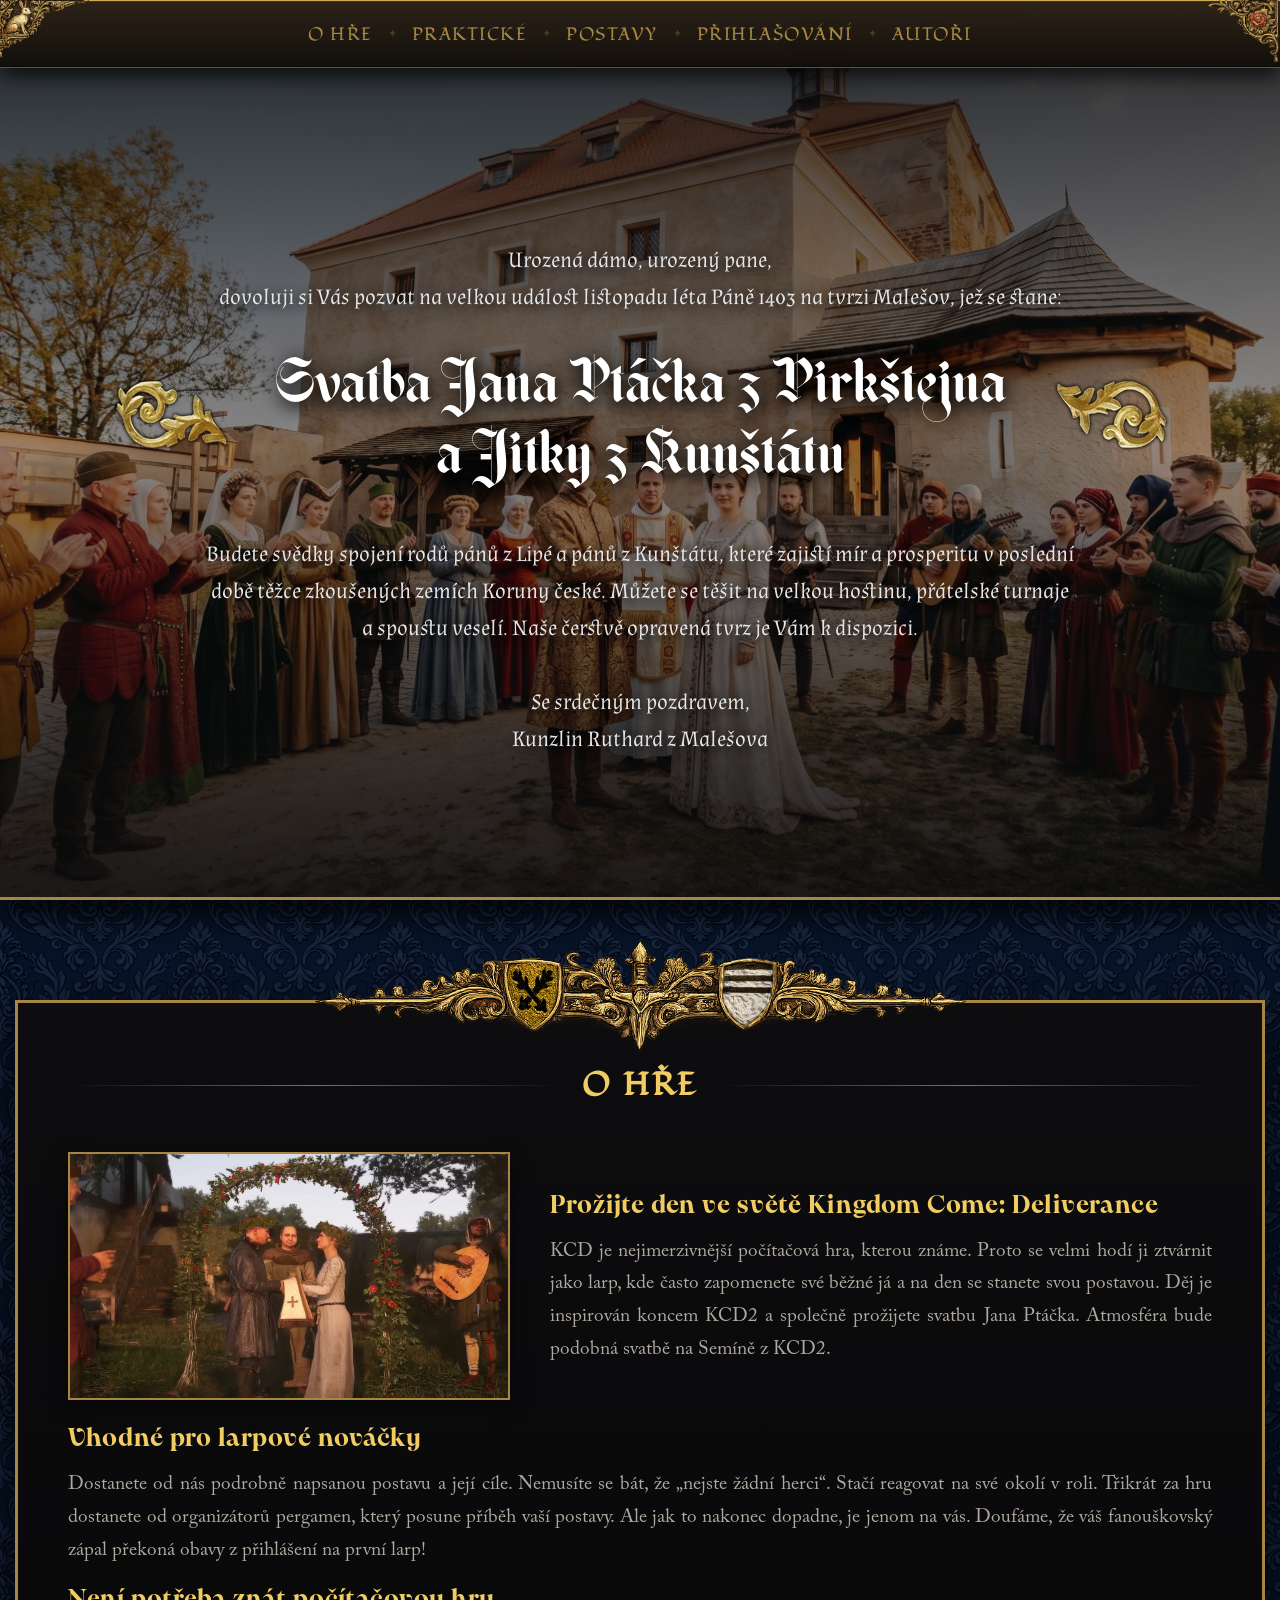
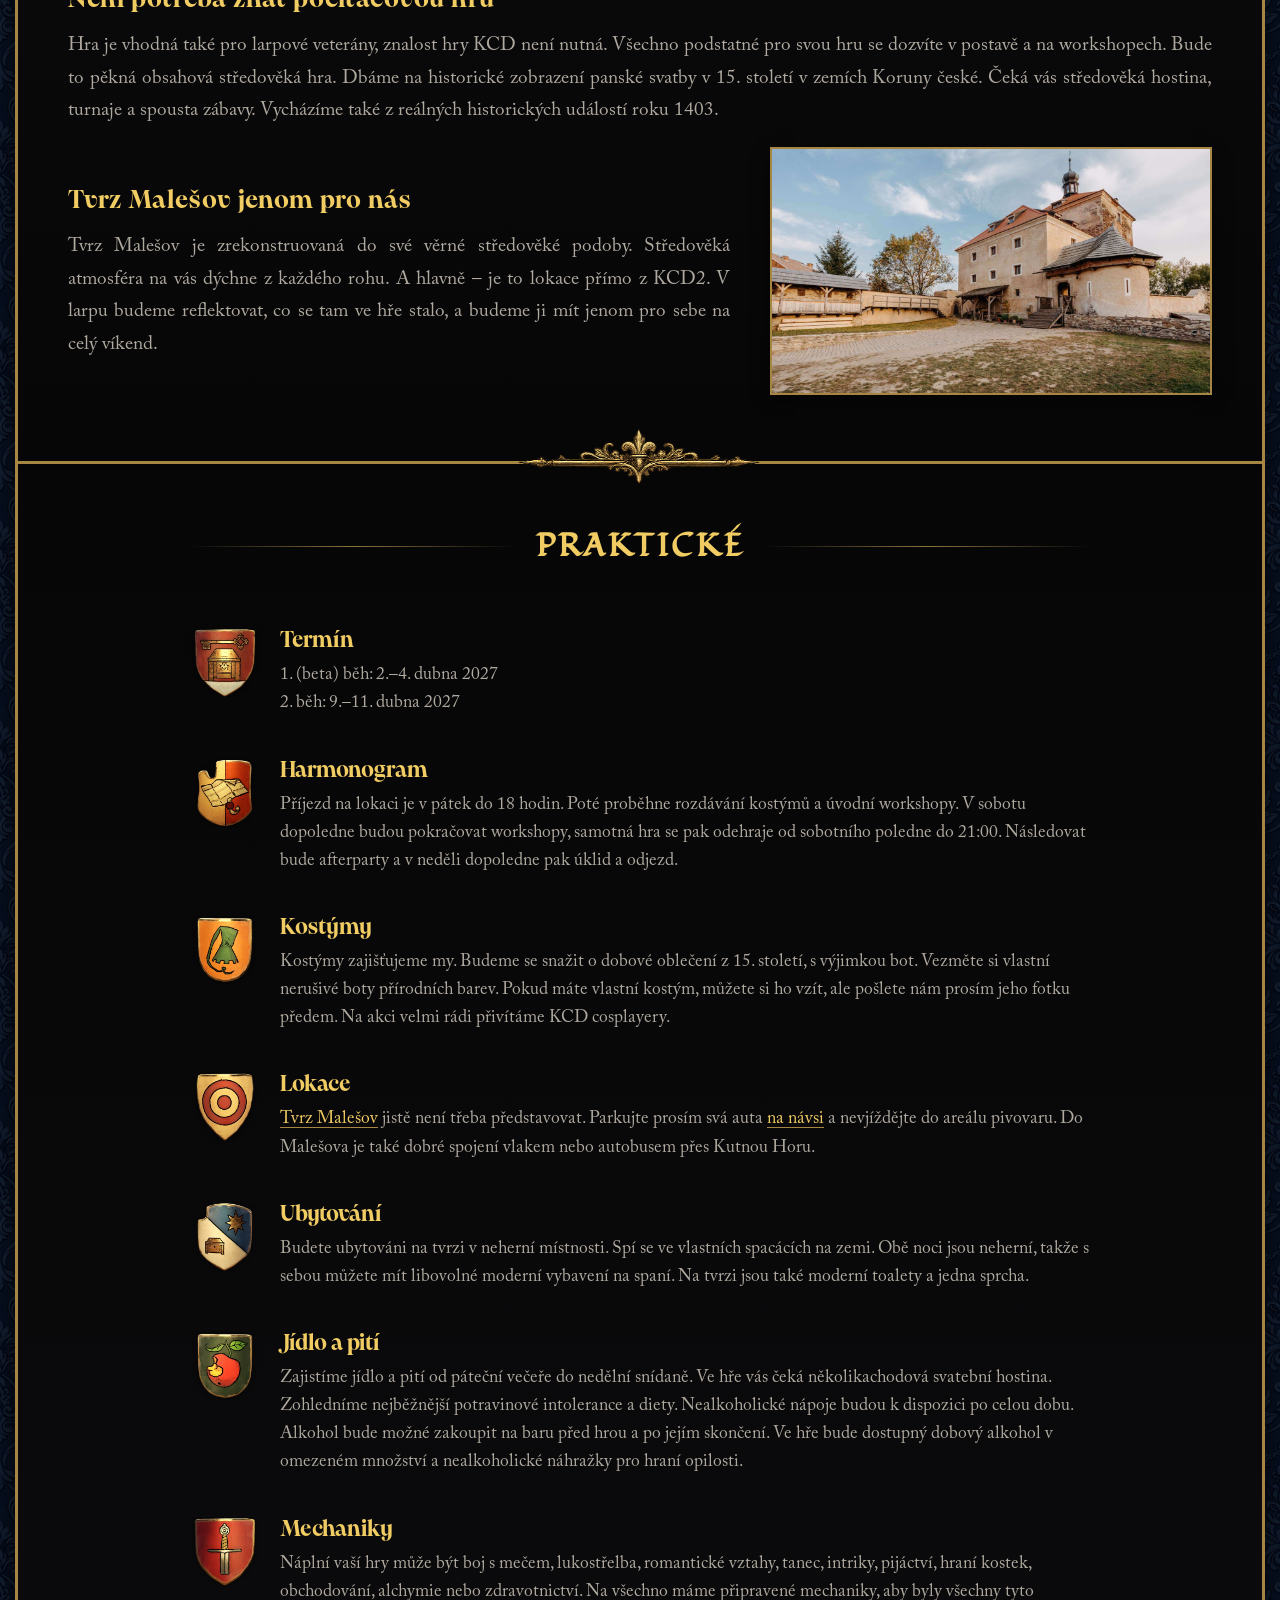
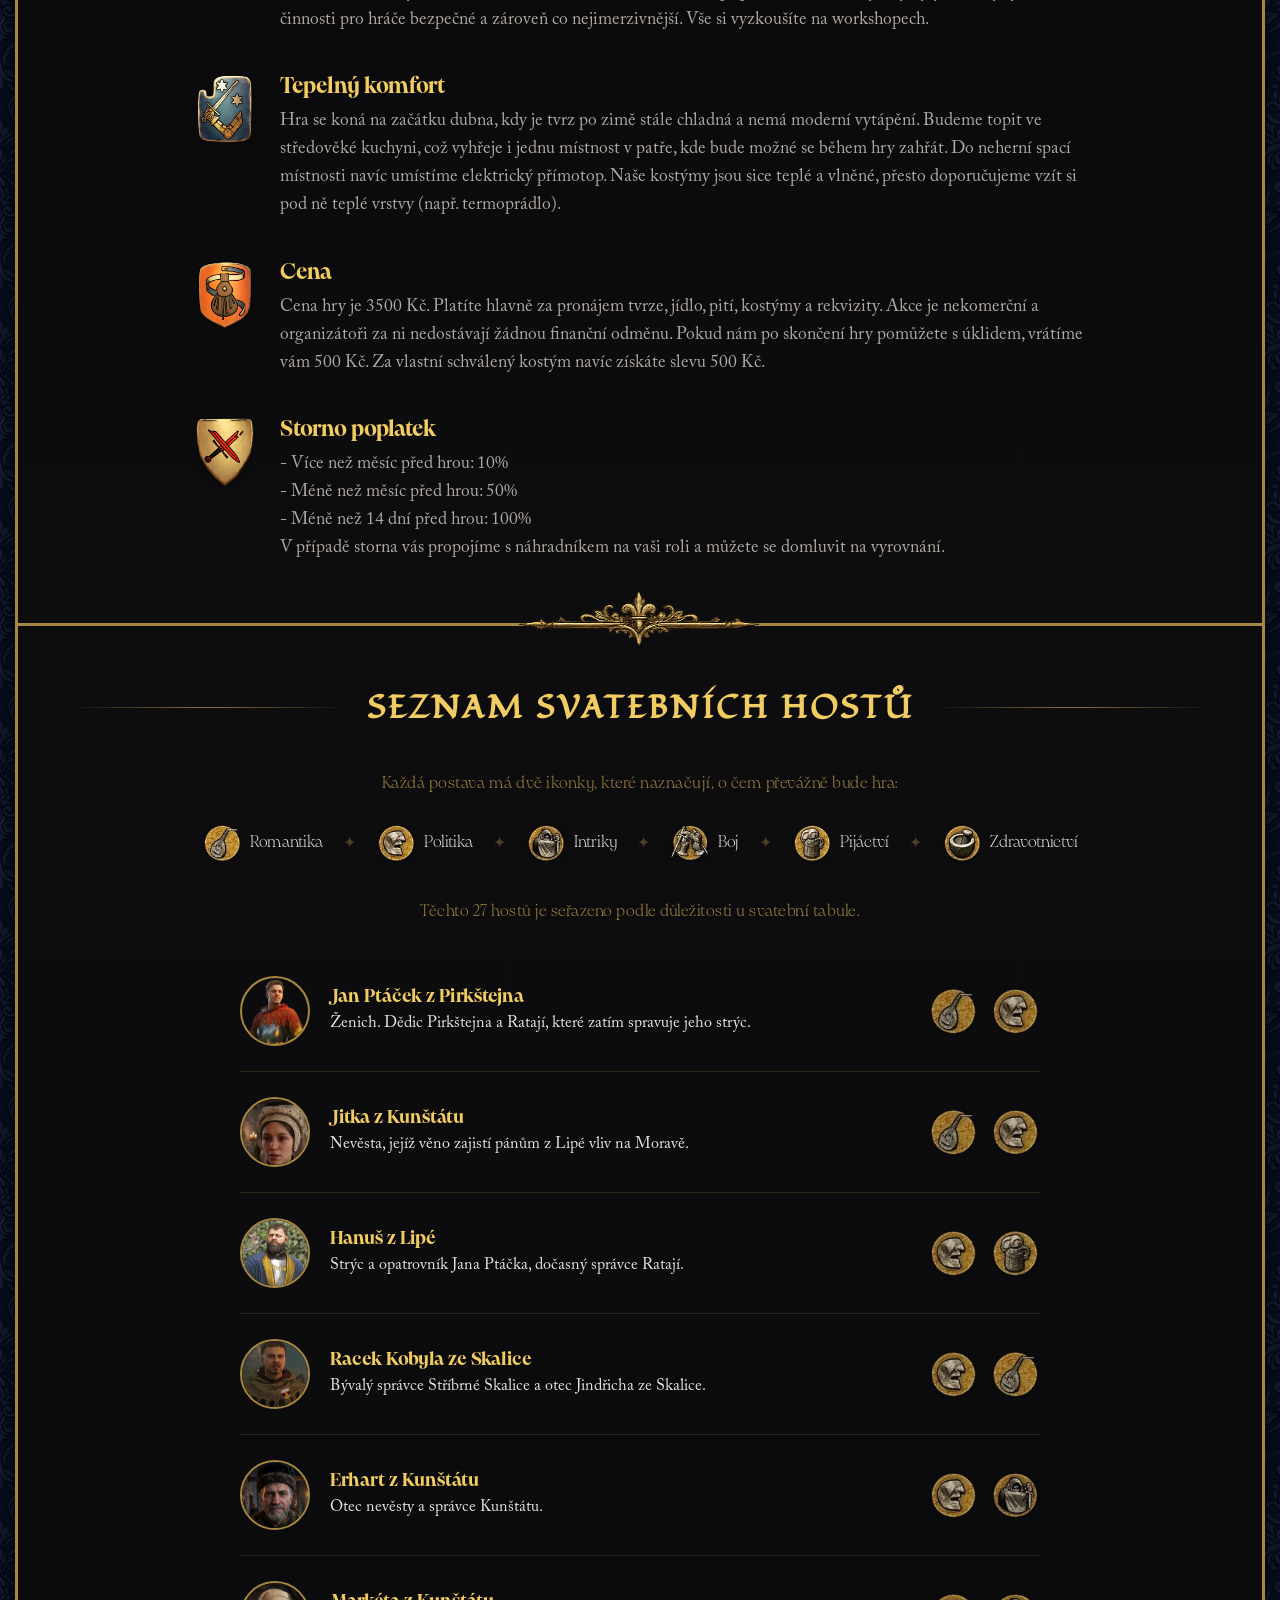
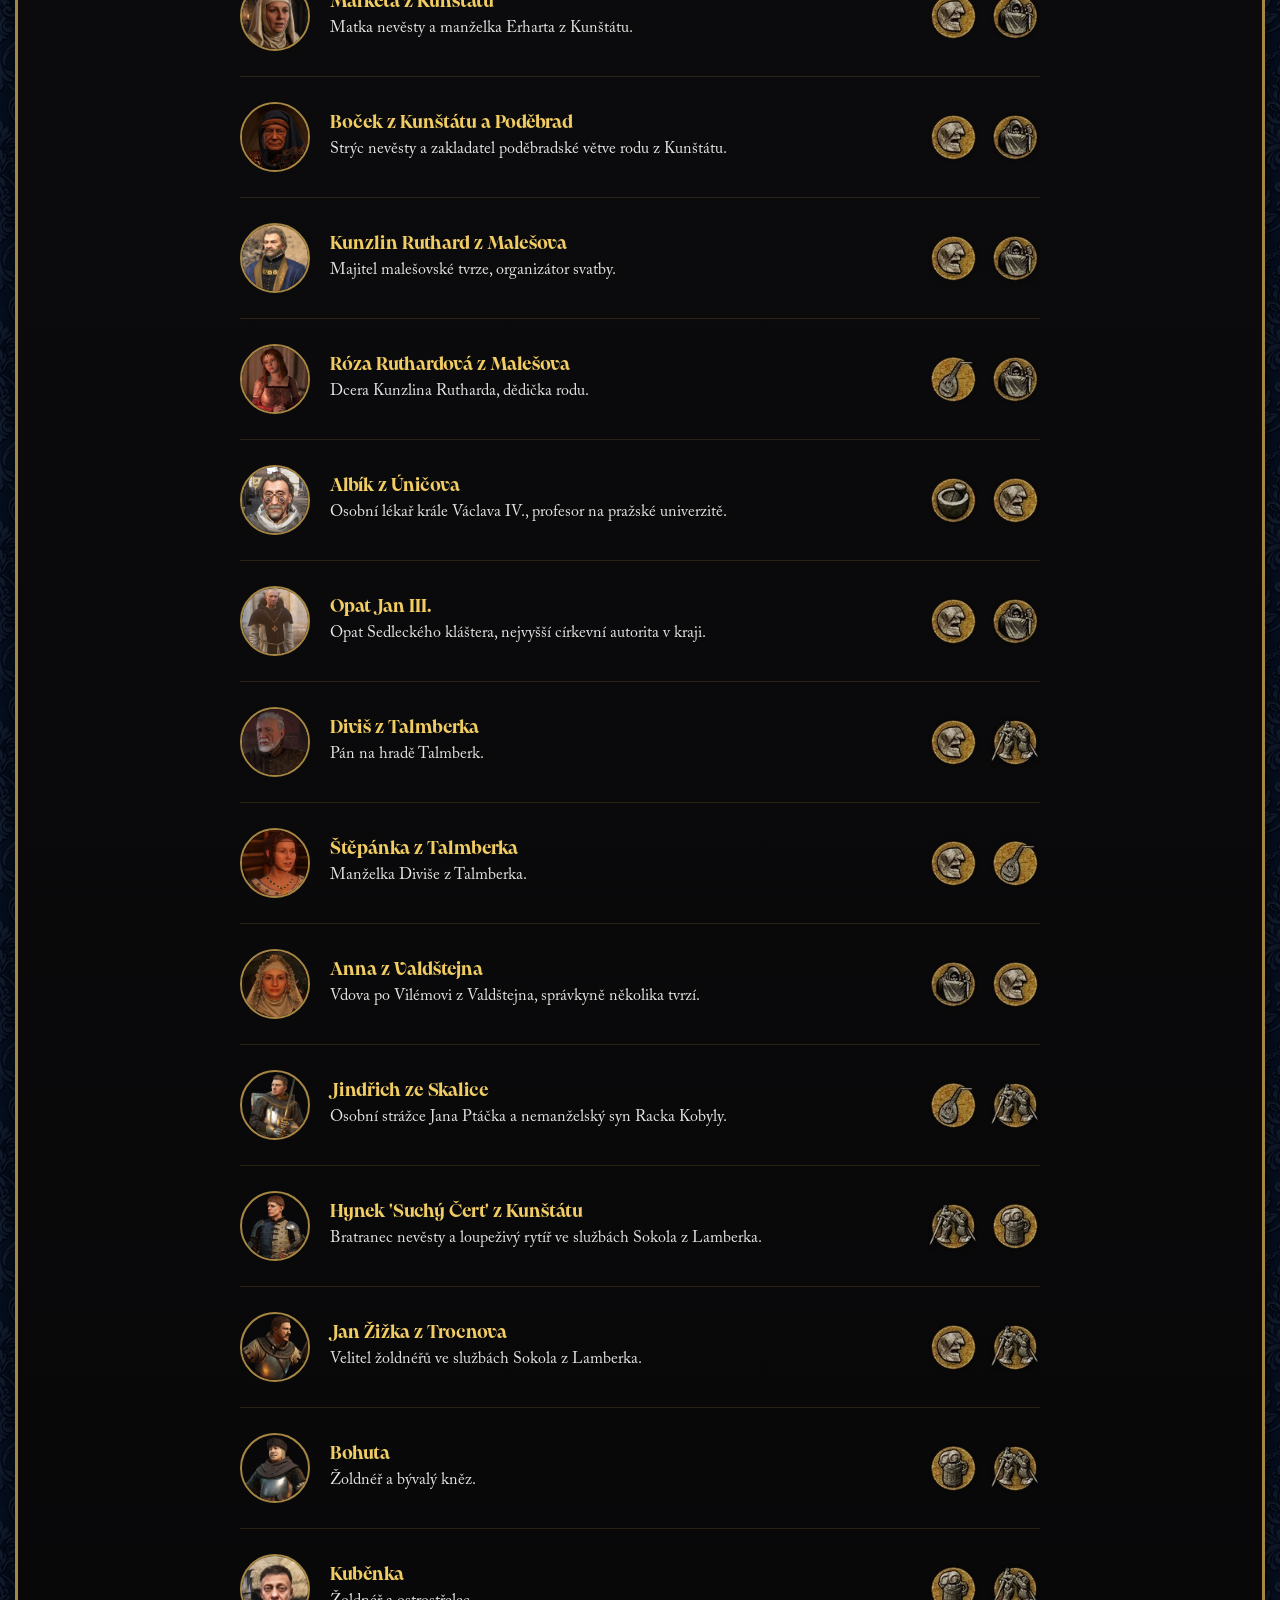
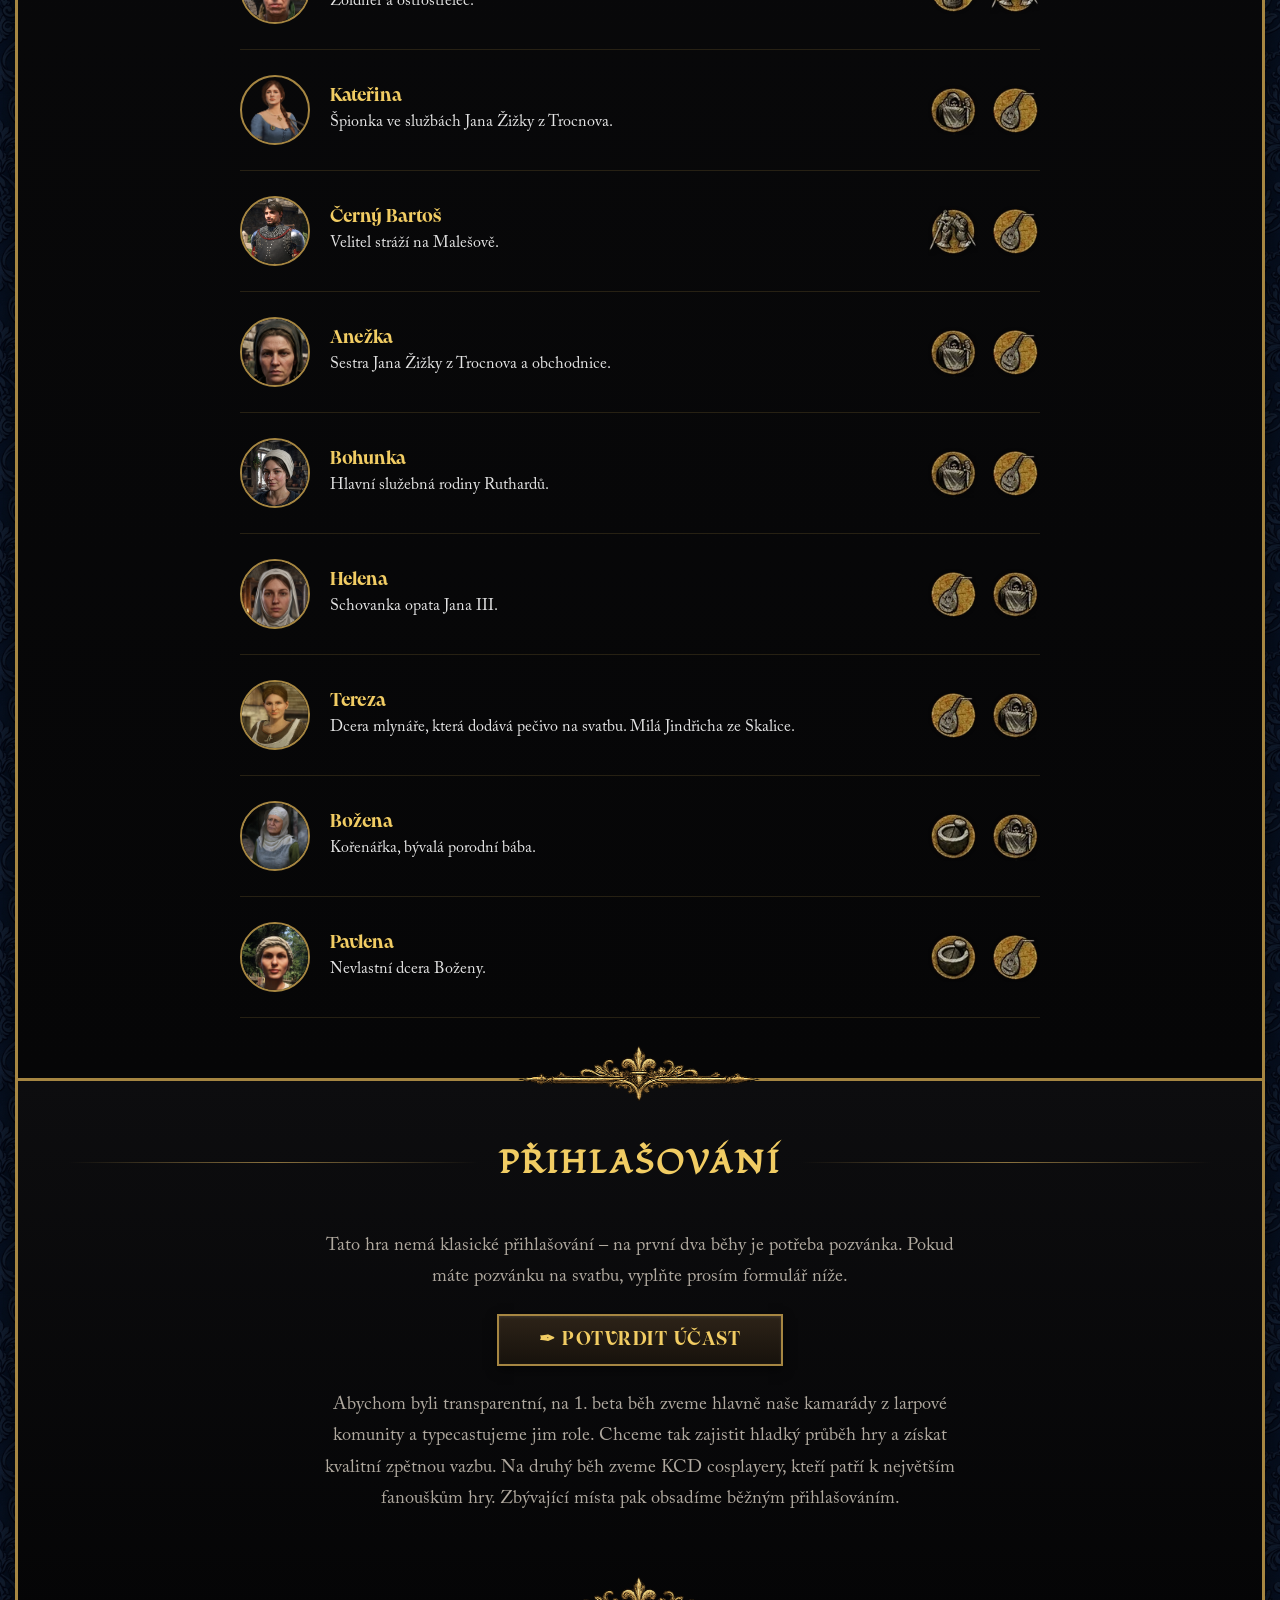
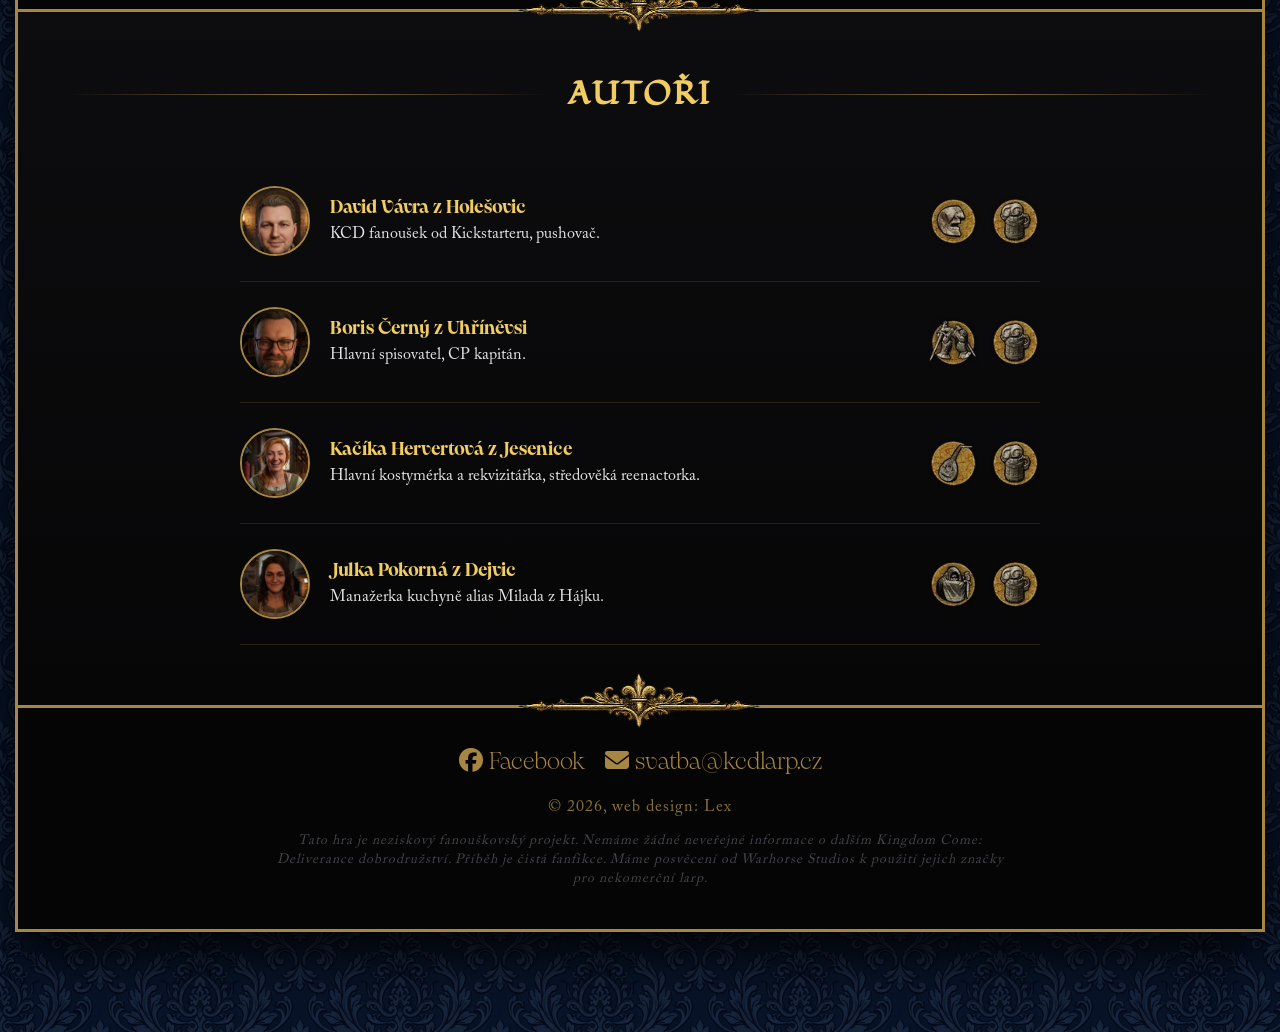
==== commit 06176345: "Update after Warhorse feedback" ====
--- a/public/index.html
+++ b/public/index.html
@@ -85,9 +85,7 @@
                     <h3>Prožijte den ve světě Kingdom Come: Deliverance</h3>
                     <p>
                         KCD je nejimerzivnější počítačová hra, kterou známe. Proto se velmi hodí ji ztvárnit jako larp,
-                        kde často zapomenete své běžné já a na den se stanete svou postavou. Děj přímo navazuje na
-                        konec KCD2 a společně prožijete svatbu Jana Ptáčka. Velkou designovou
-                        inspirací je pro nás svatba na Semíně z KCD2.
+                        kde často zapomenete své běžné já a na den se stanete svou postavou. Děj je inspirován koncem KCD2 a společně prožijete svatbu Jana Ptáčka. Atmosféra bude podobná svatbě na Semíně z KCD2.
                     </p>
                 </div>
             </div>
@@ -738,8 +736,8 @@
             <p>© 2026, web design: <a href="https://www.dominikadufkova.cz" target="_blank">Lex</a>
             </p>
             <p class="disclaimer">
-                Tato hra je neziskový fanouškovský projekt. Nemáme žádné neveřejné informace o dalším Kingdom Come
-                dobrodružství. Příběh je čistá fanfikce. Máme posvěcení od Warhorse k použití jejich značky pro
+                Tato hra je neziskový fanouškovský projekt. Nemáme žádné neveřejné informace o dalším Kingdom Come: Deliverance
+                dobrodružství. Příběh je čistá fanfikce. Máme posvěcení od Warhorse Studios k použití jejich značky pro
                 nekomerční larp.
             </p>
         </footer>
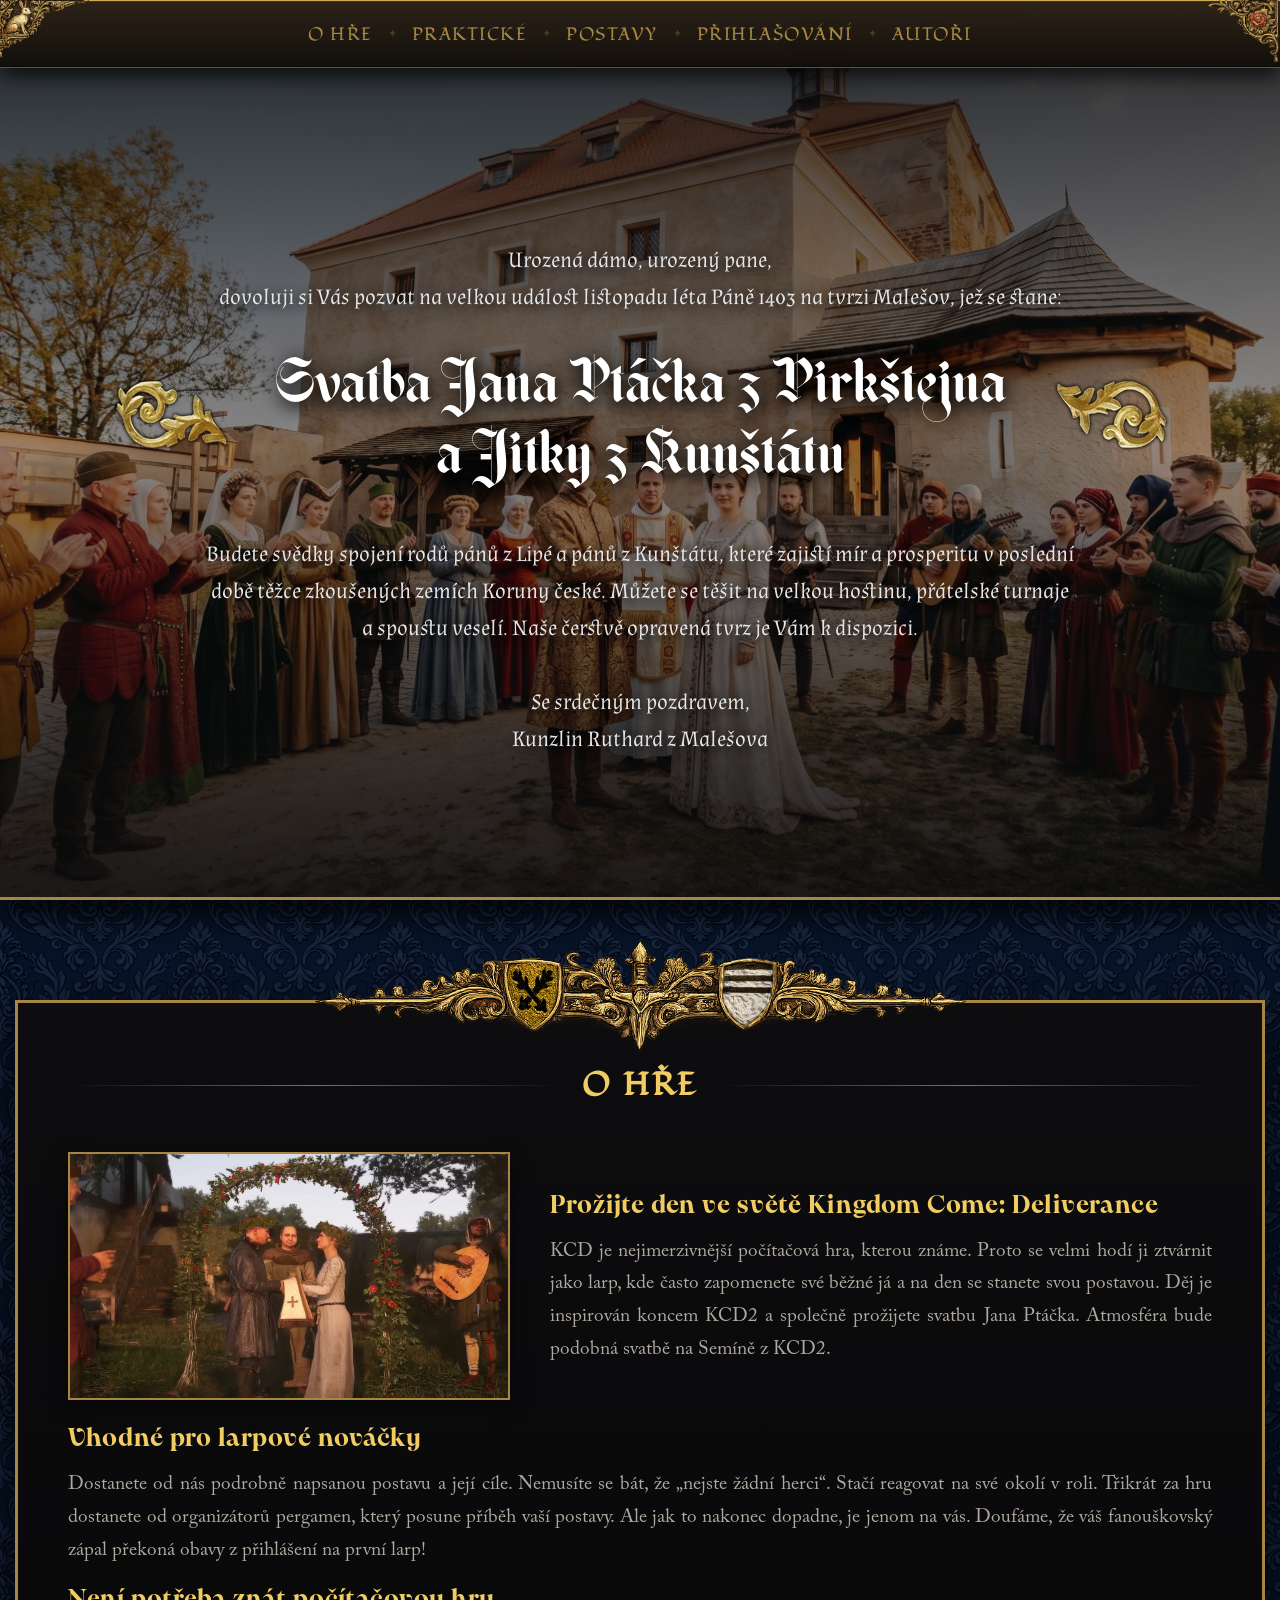
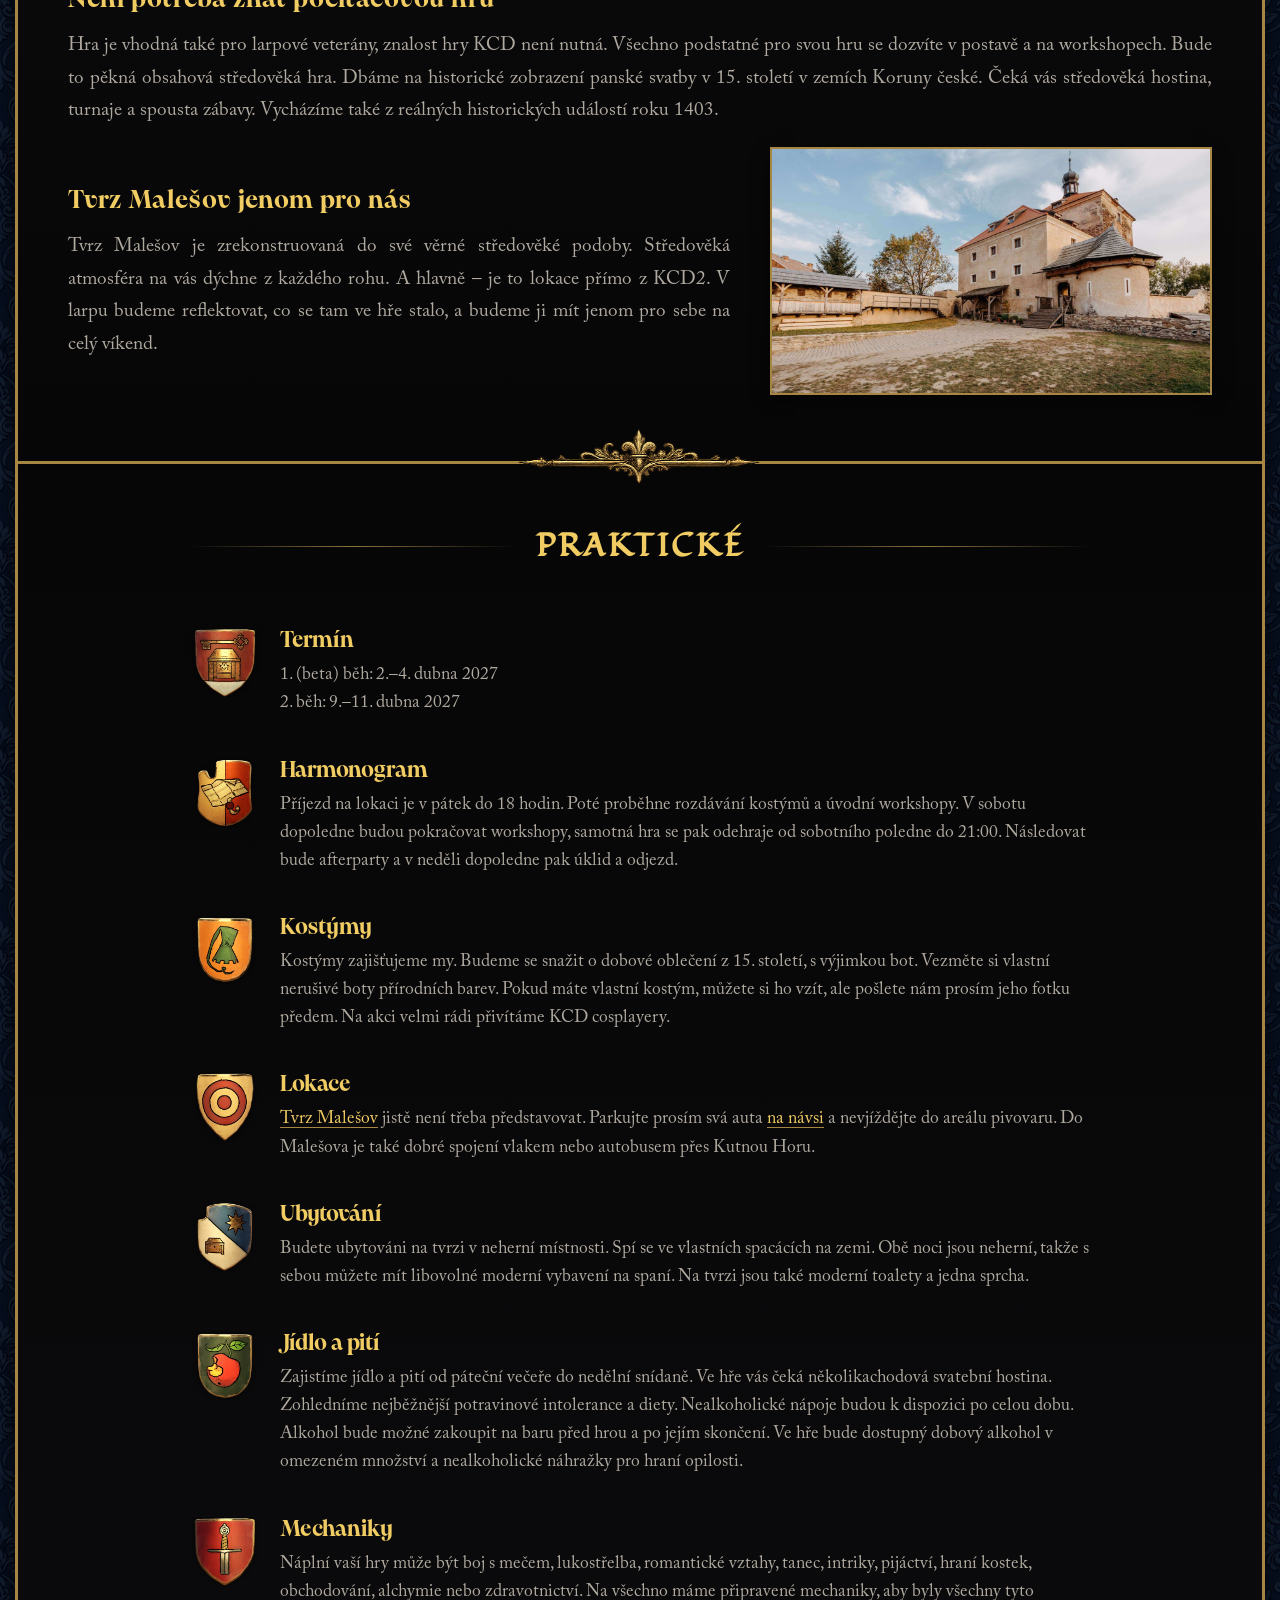
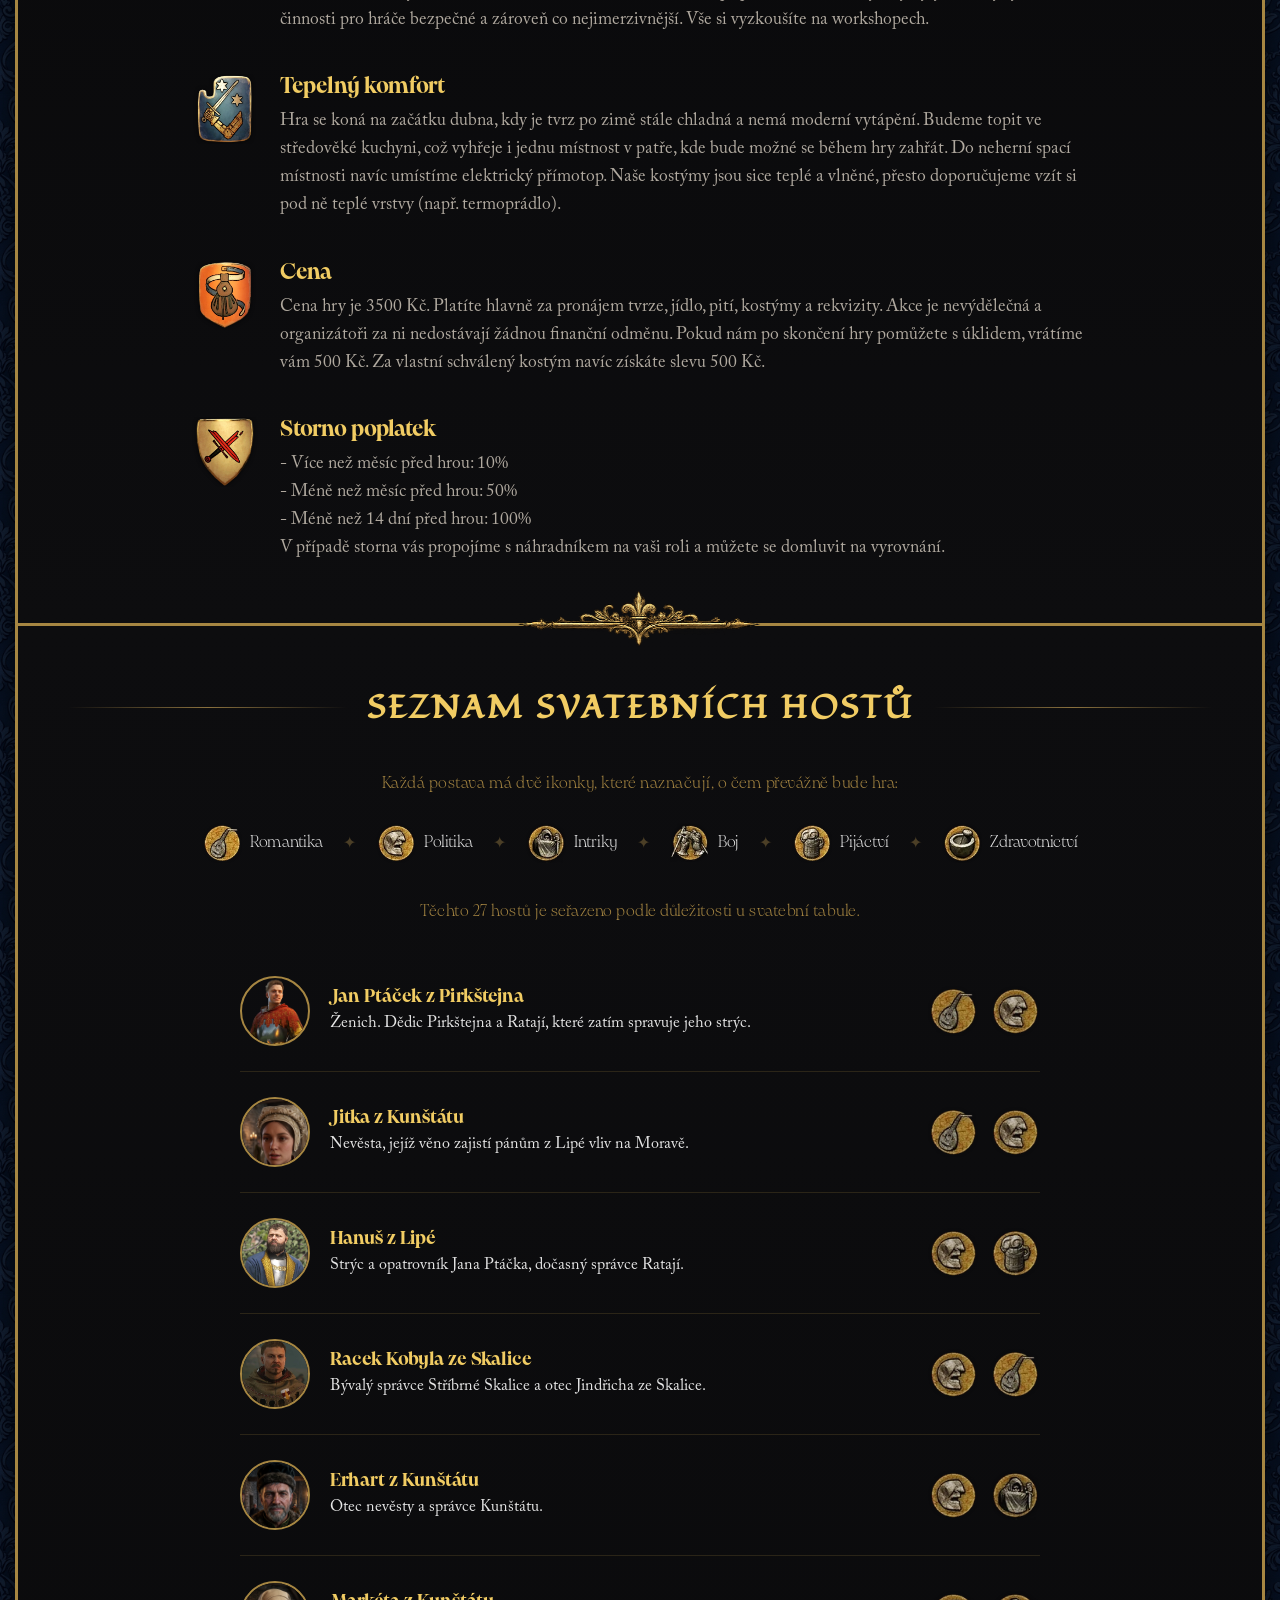
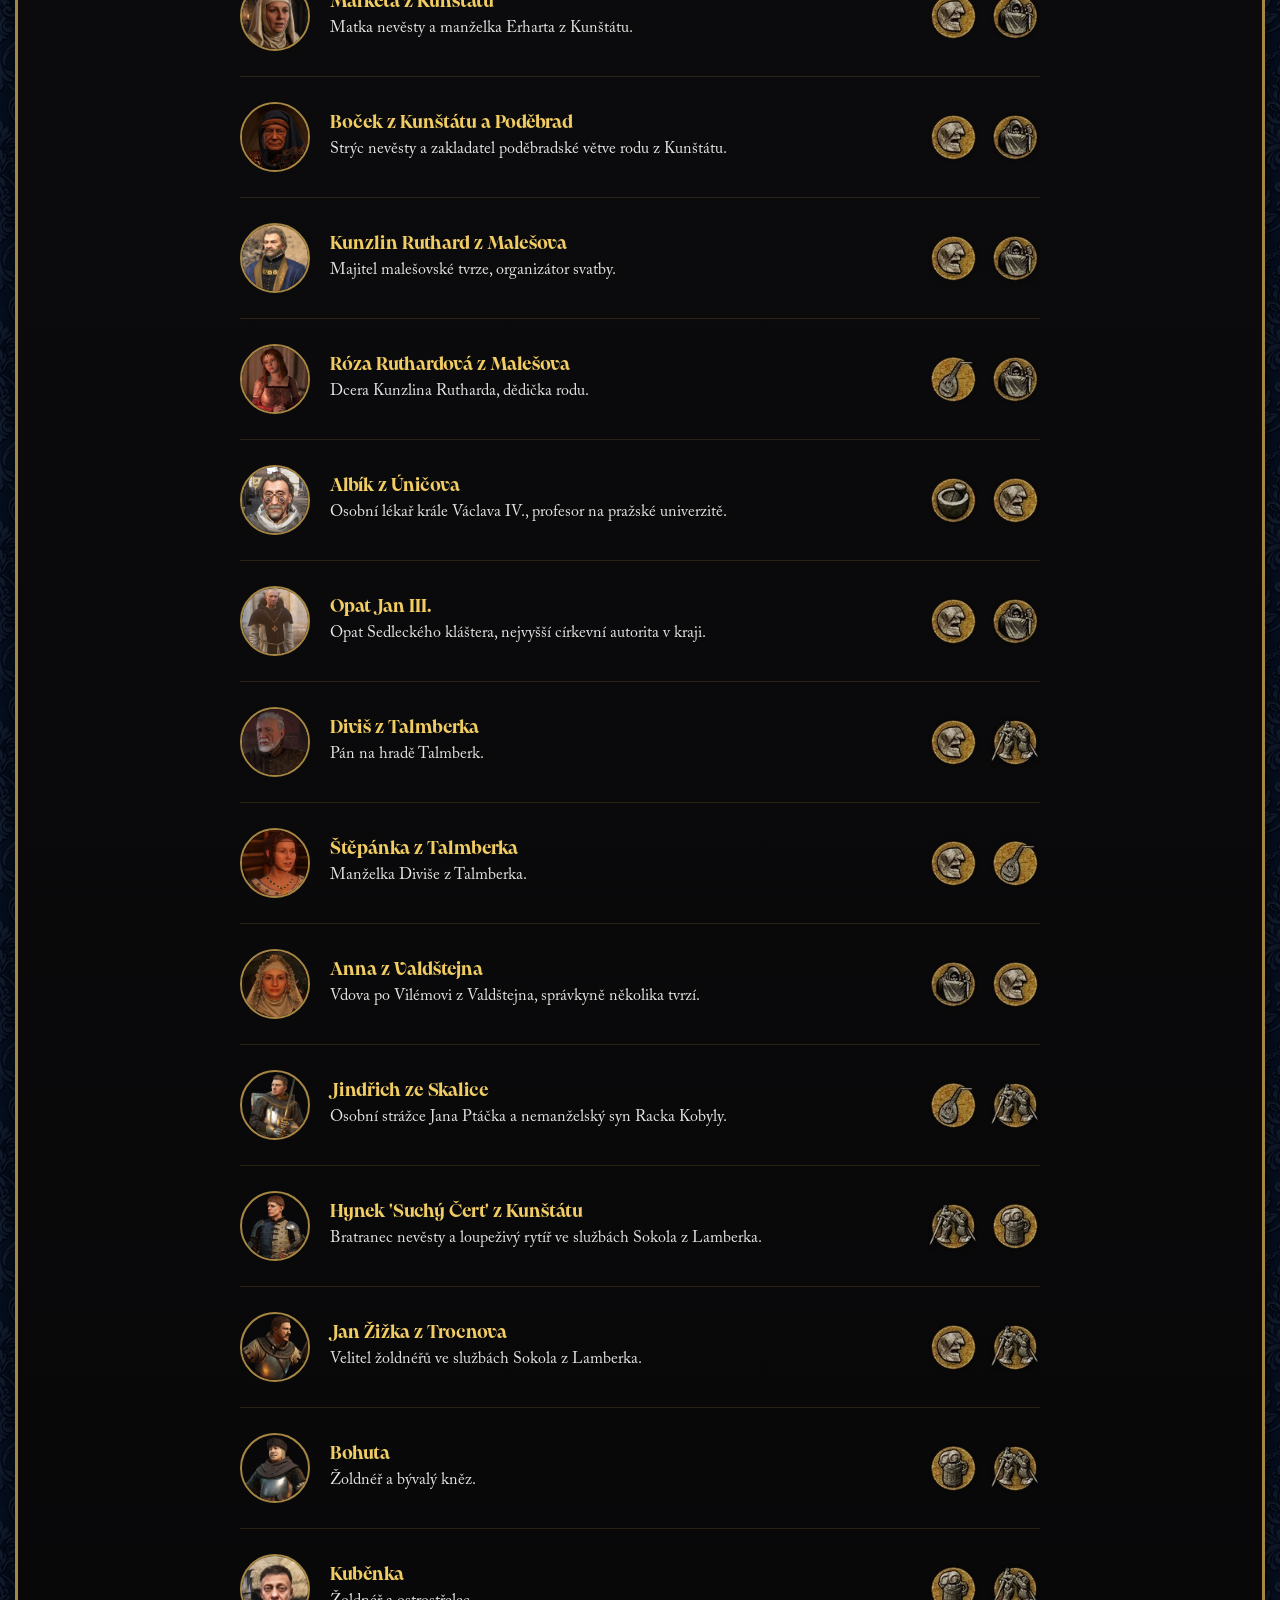
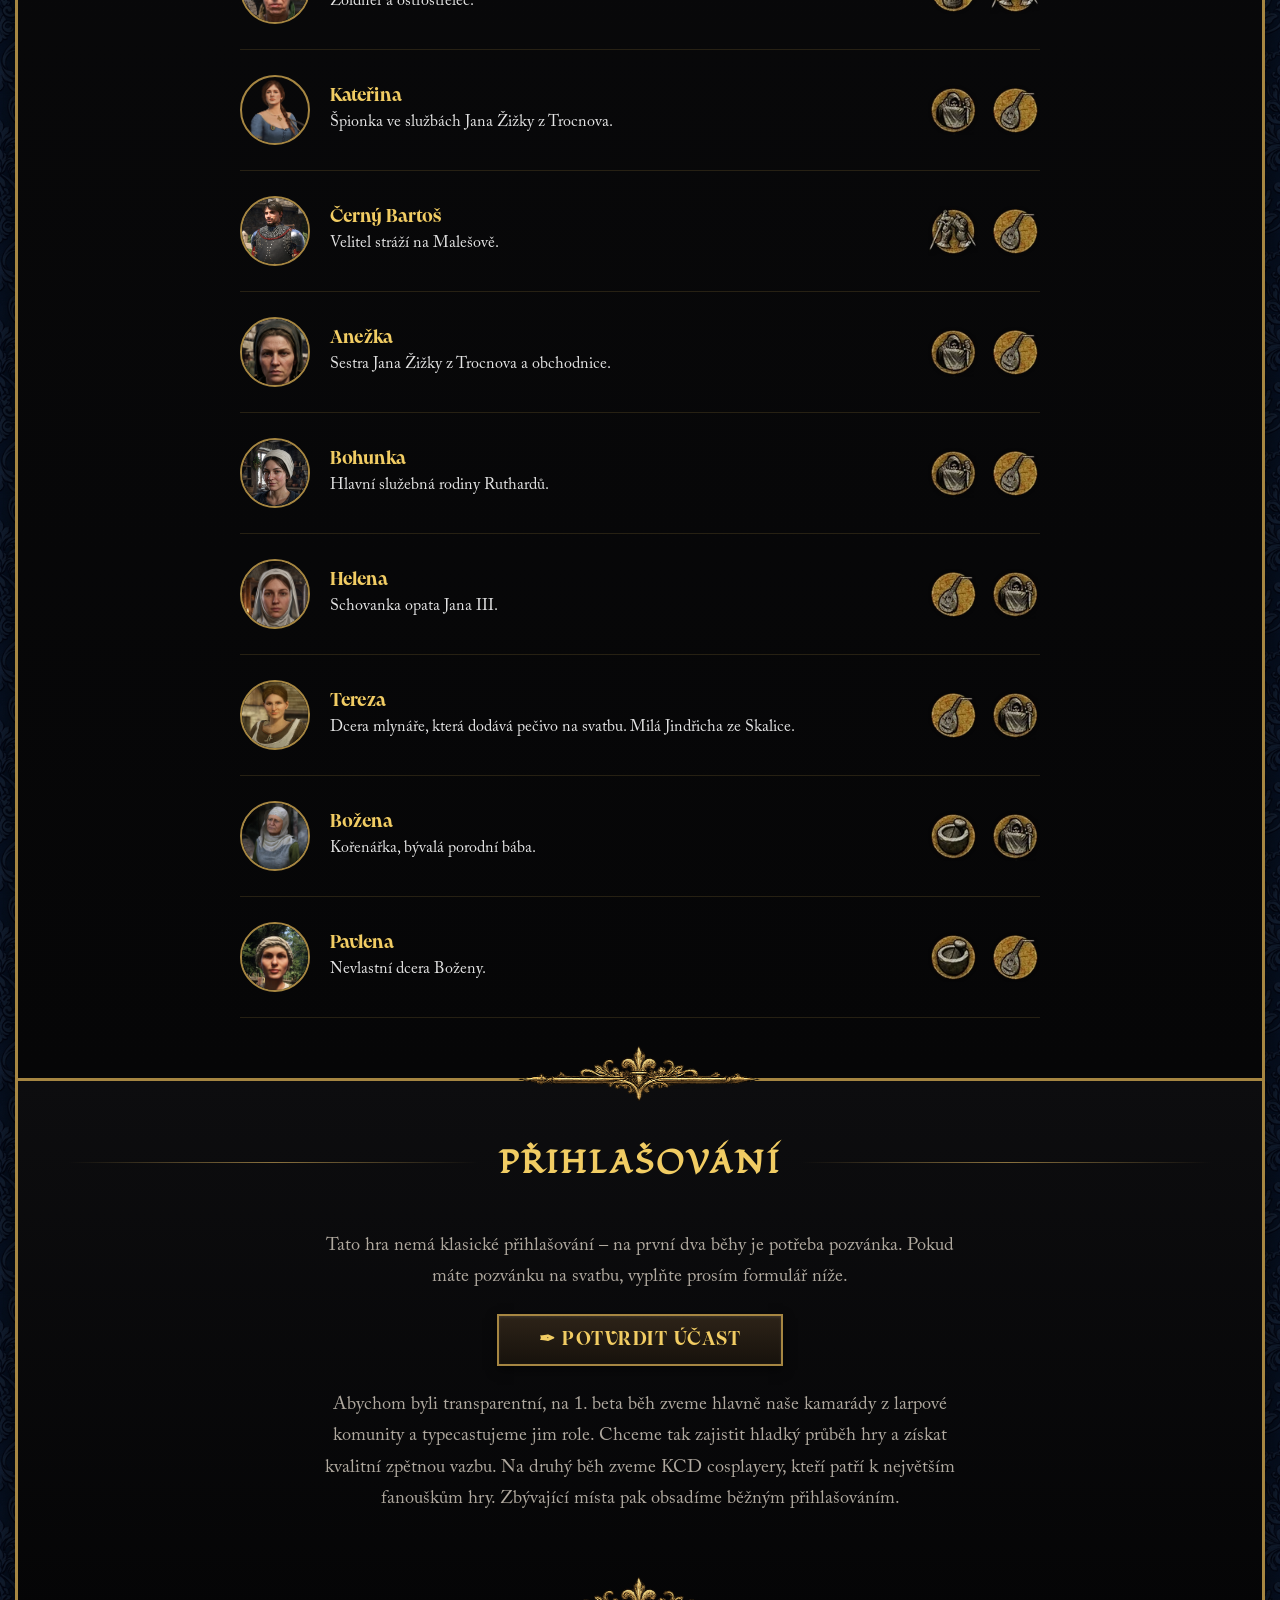
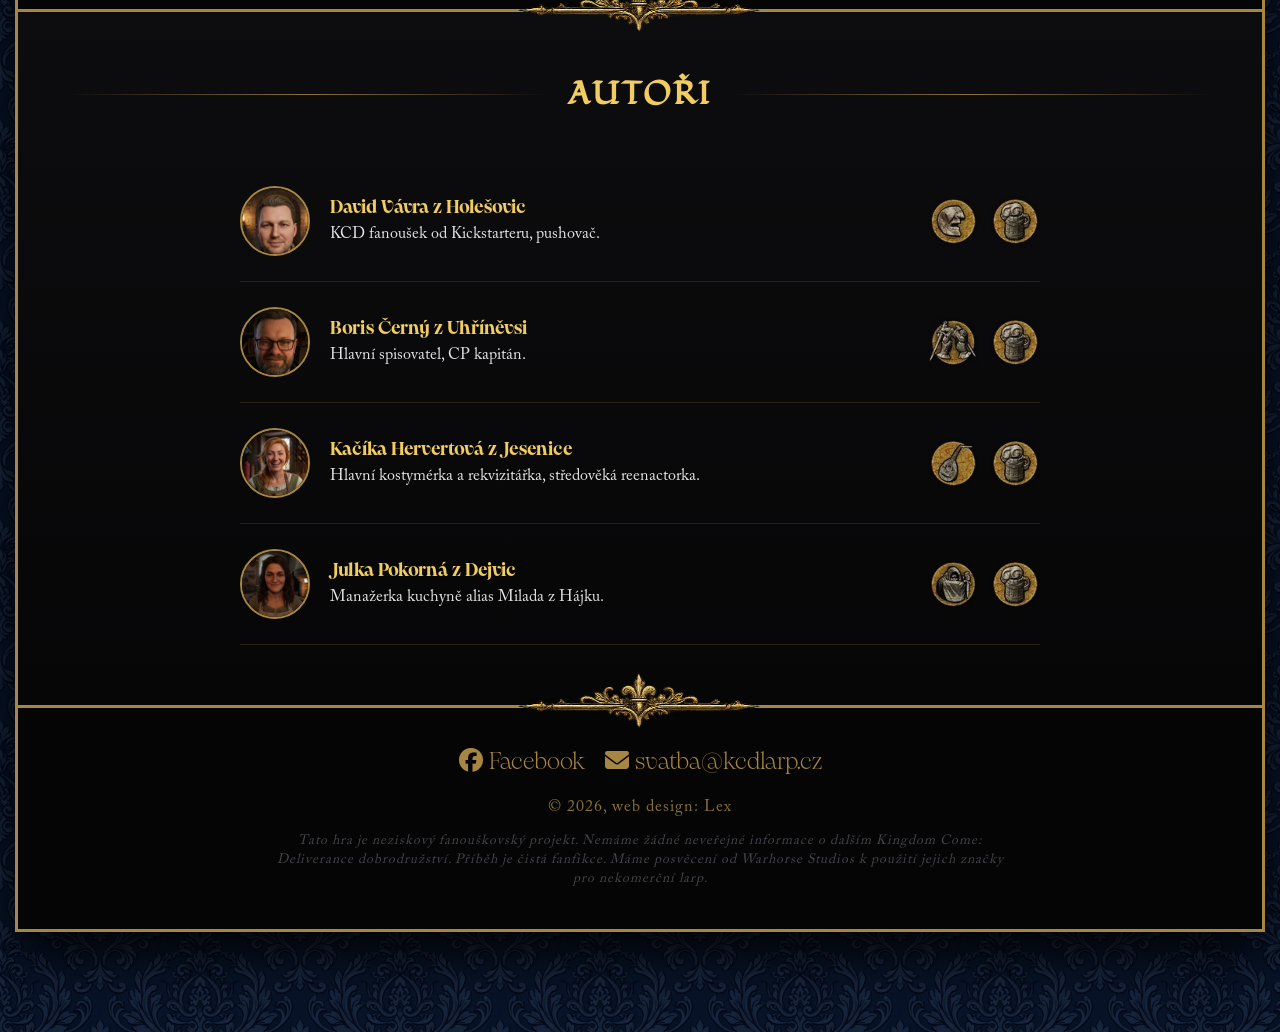
==== commit 893466d0: "Update index.html" ====
--- a/public/index.html
+++ b/public/index.html
@@ -245,7 +245,7 @@
                             <h3 class="practical-item-title">Cena</h3>
                             <p class="practical-item-desc">
                                 Cena hry je 3500 Kč. Platíte hlavně za pronájem tvrze, jídlo, pití, kostýmy a rekvizity.
-                                Akce je nekomerční a organizátoři za ni nedostávají žádnou finanční odměnu.
+                                Akce je nevýdělečná a organizátoři za ni nedostávají žádnou finanční odměnu.
                                 Pokud nám po skončení hry pomůžete s úklidem, vrátíme vám 500 Kč. Za vlastní schválený kostým navíc získáte slevu 500 Kč.
                             </p>
                         </div>
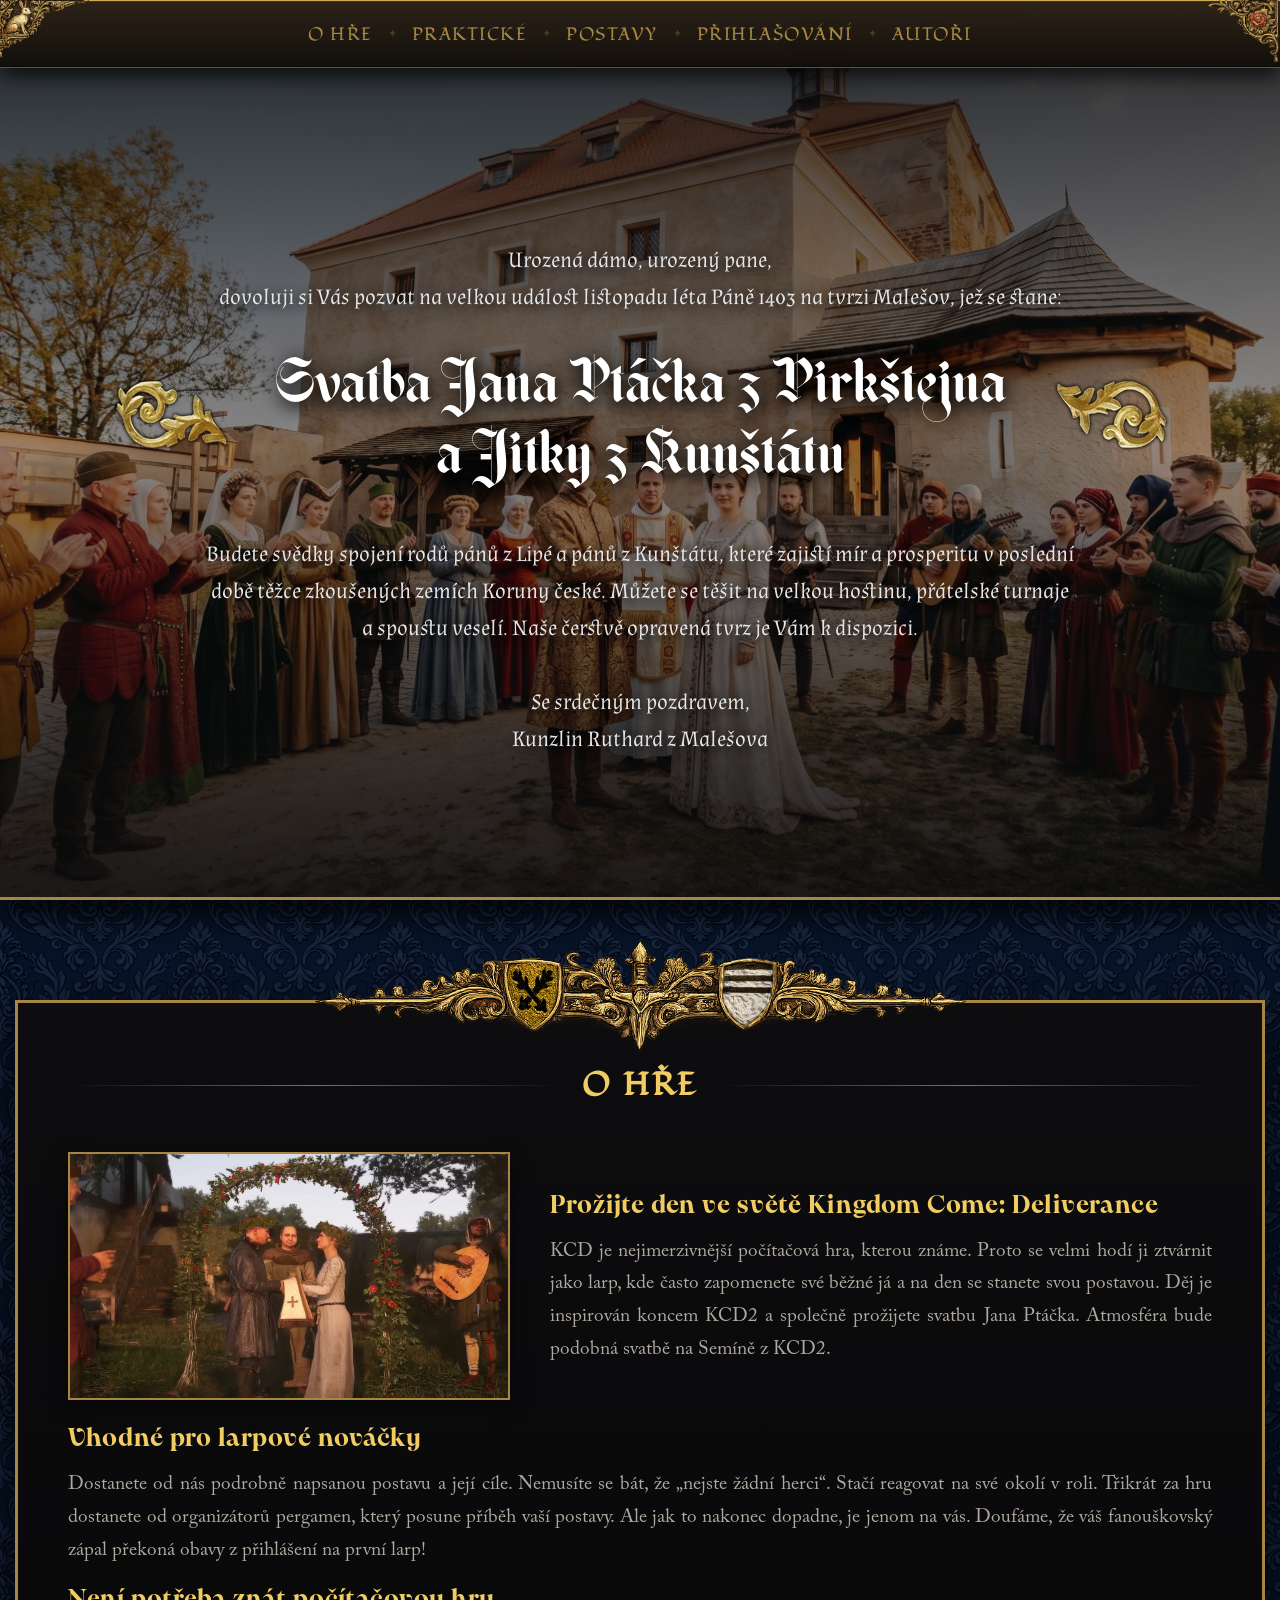
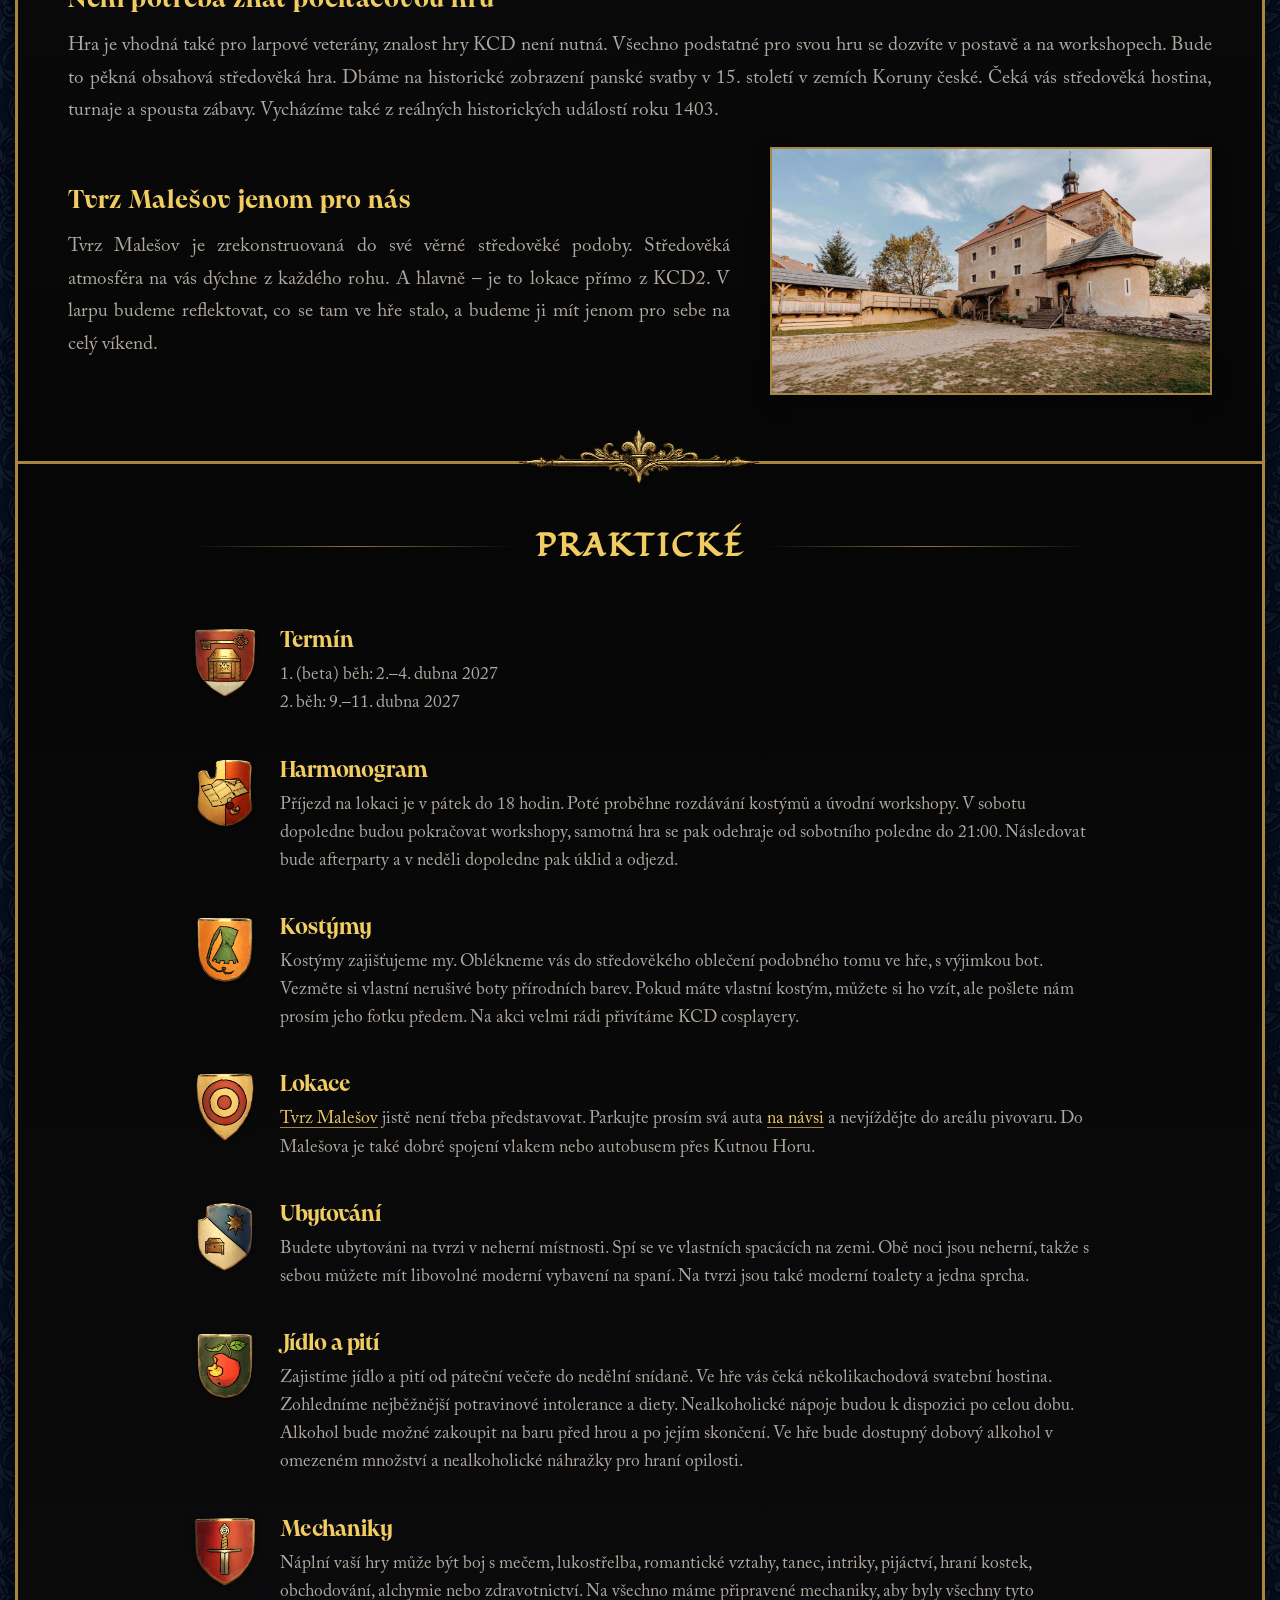
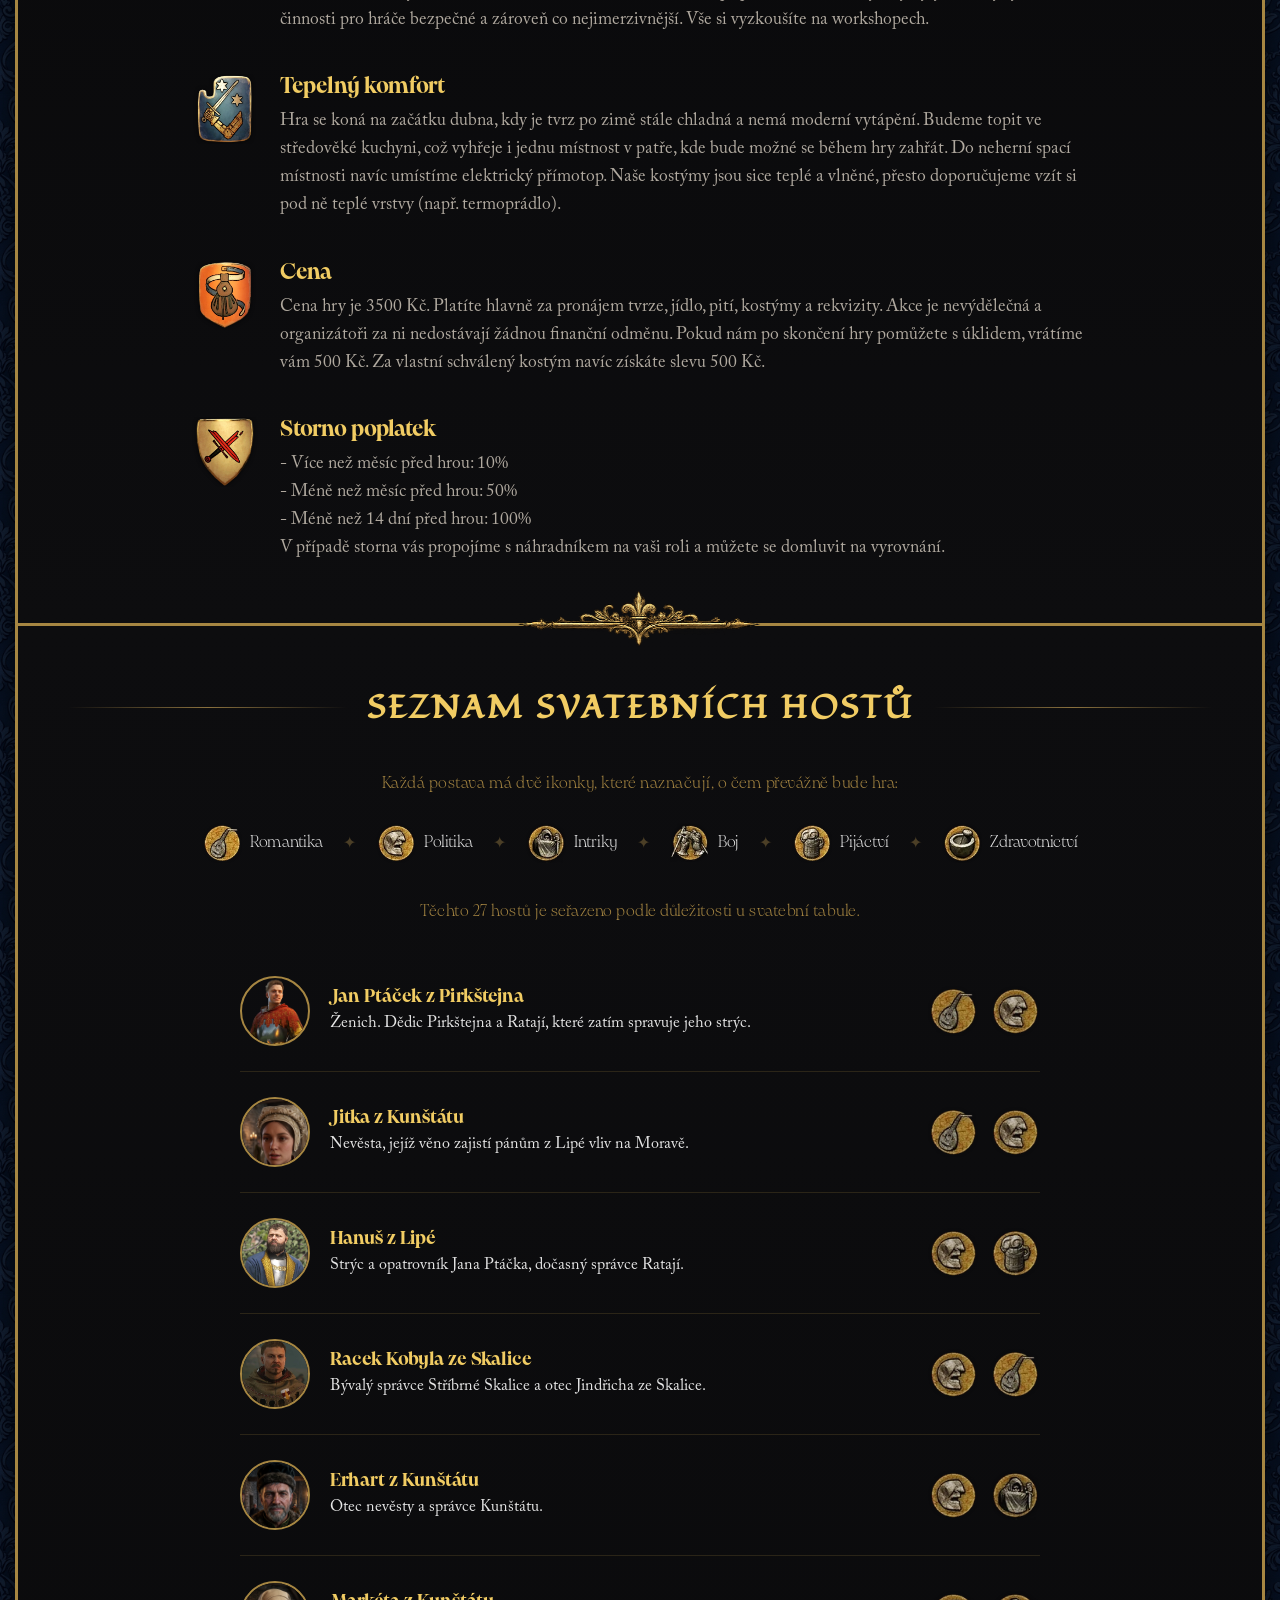
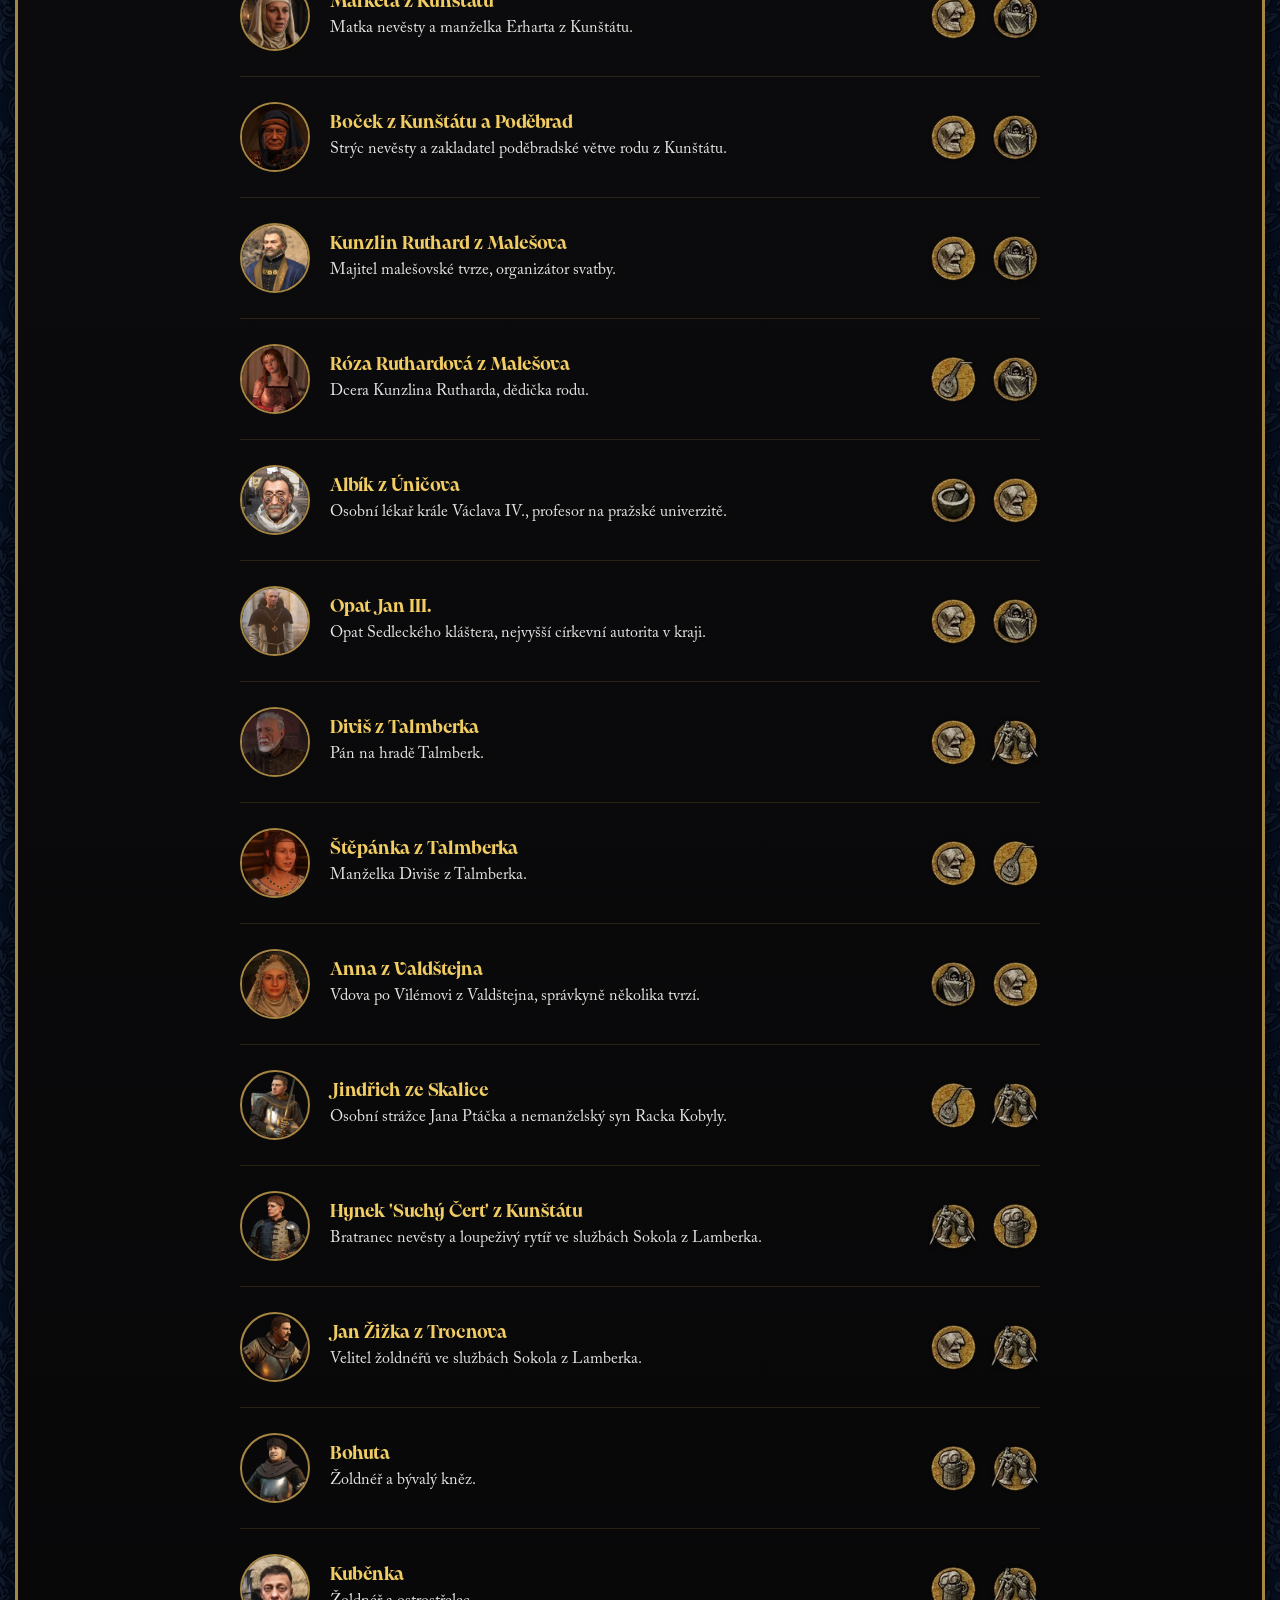
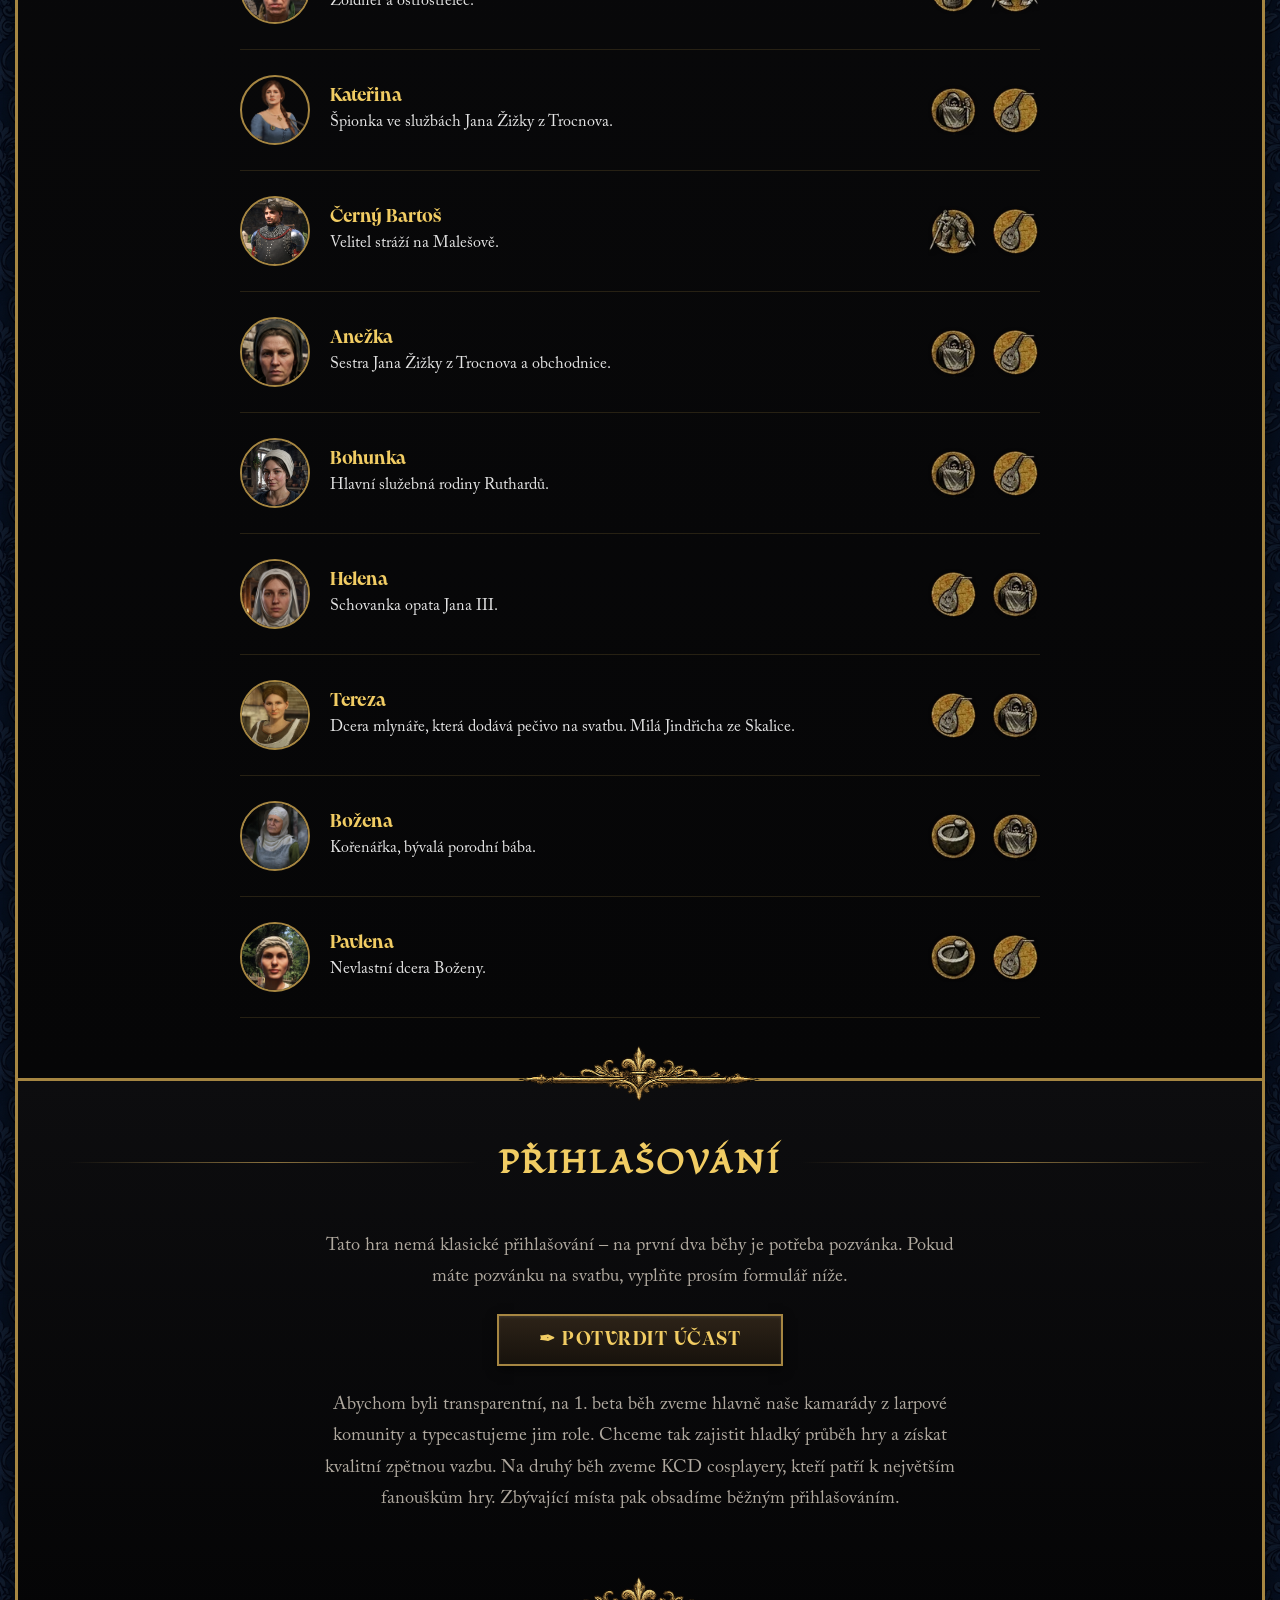
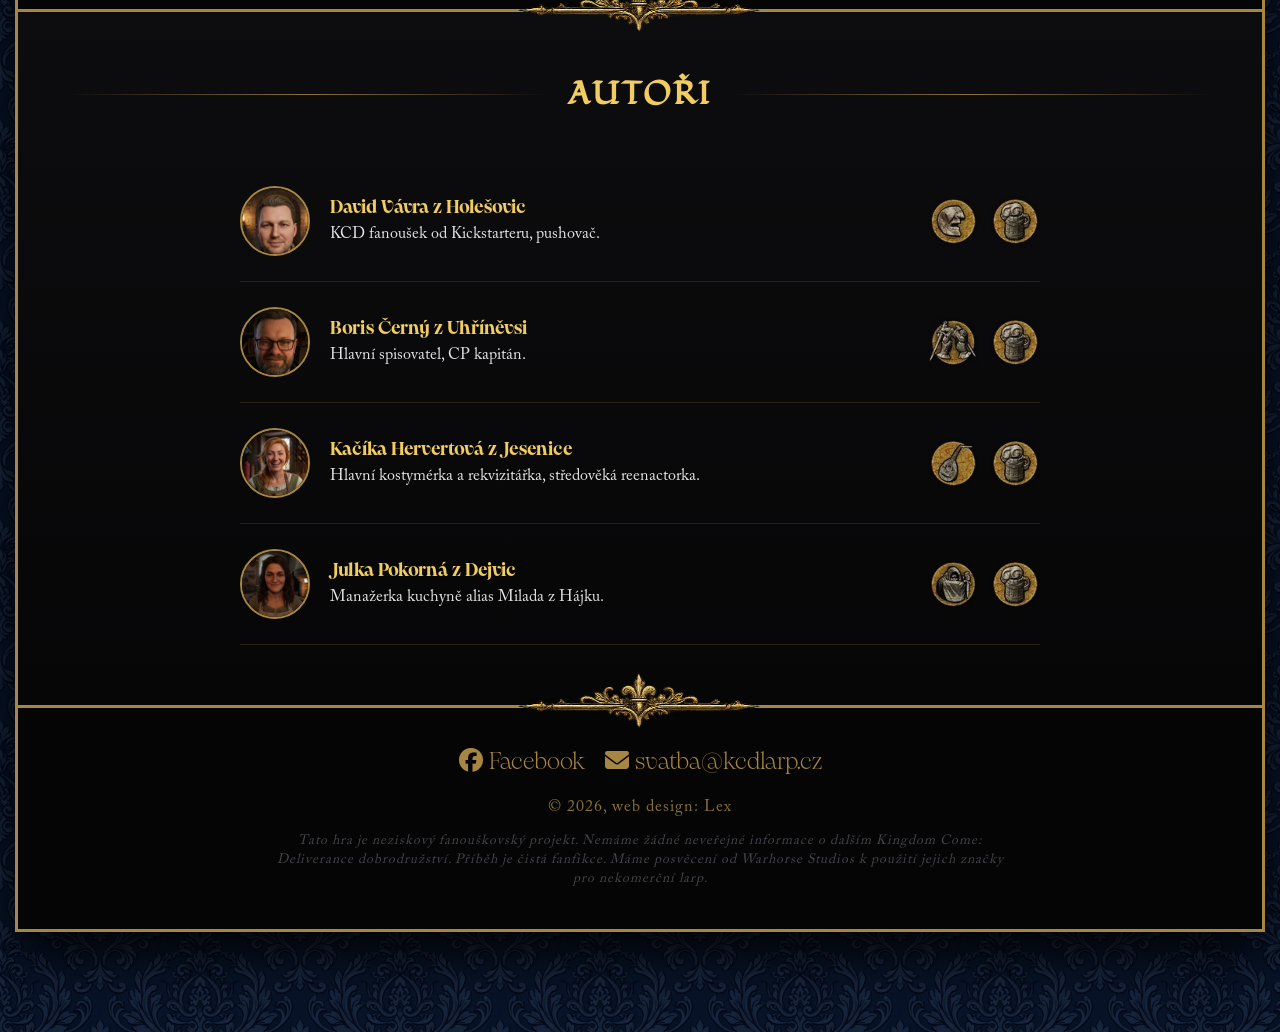
==== commit 7f6a72ea: "Update index.html" ====
--- a/public/index.html
+++ b/public/index.html
@@ -164,7 +164,7 @@
                         <div>
                             <h3 class="practical-item-title">Kostýmy</h3>
                             <p class="practical-item-desc">
-                                Kostýmy zajišťujeme my. Budeme se snažit o dobové oblečení z 15. století, s výjimkou bot.
+                                Kostýmy zajišťujeme my. Oblékneme vás do středověkého oblečení podobného tomu ve hře, s výjimkou bot.
                                 Vezměte si vlastní nerušivé boty přírodních barev. Pokud máte vlastní kostým, můžete si
                                 ho vzít, ale pošlete nám prosím jeho fotku předem. Na akci velmi rádi přivítáme KCD cosplayery.
                             </p>
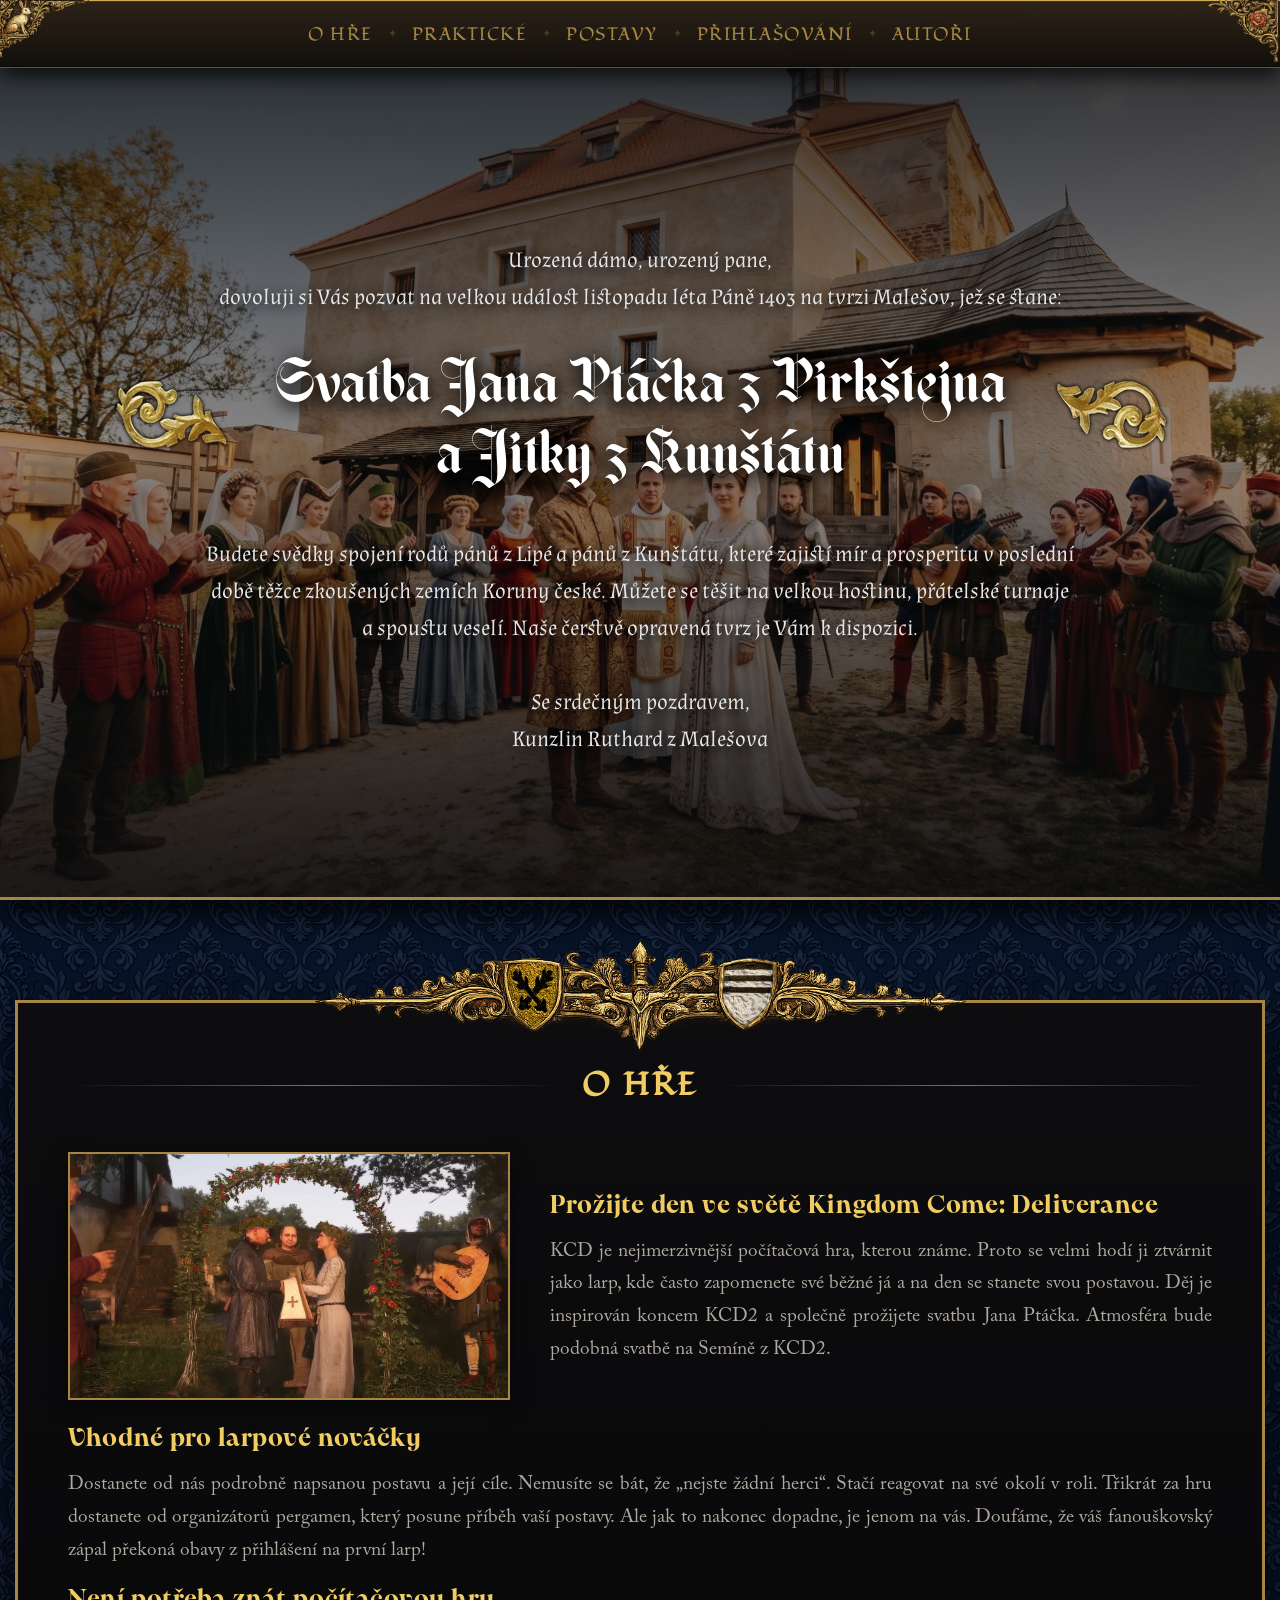
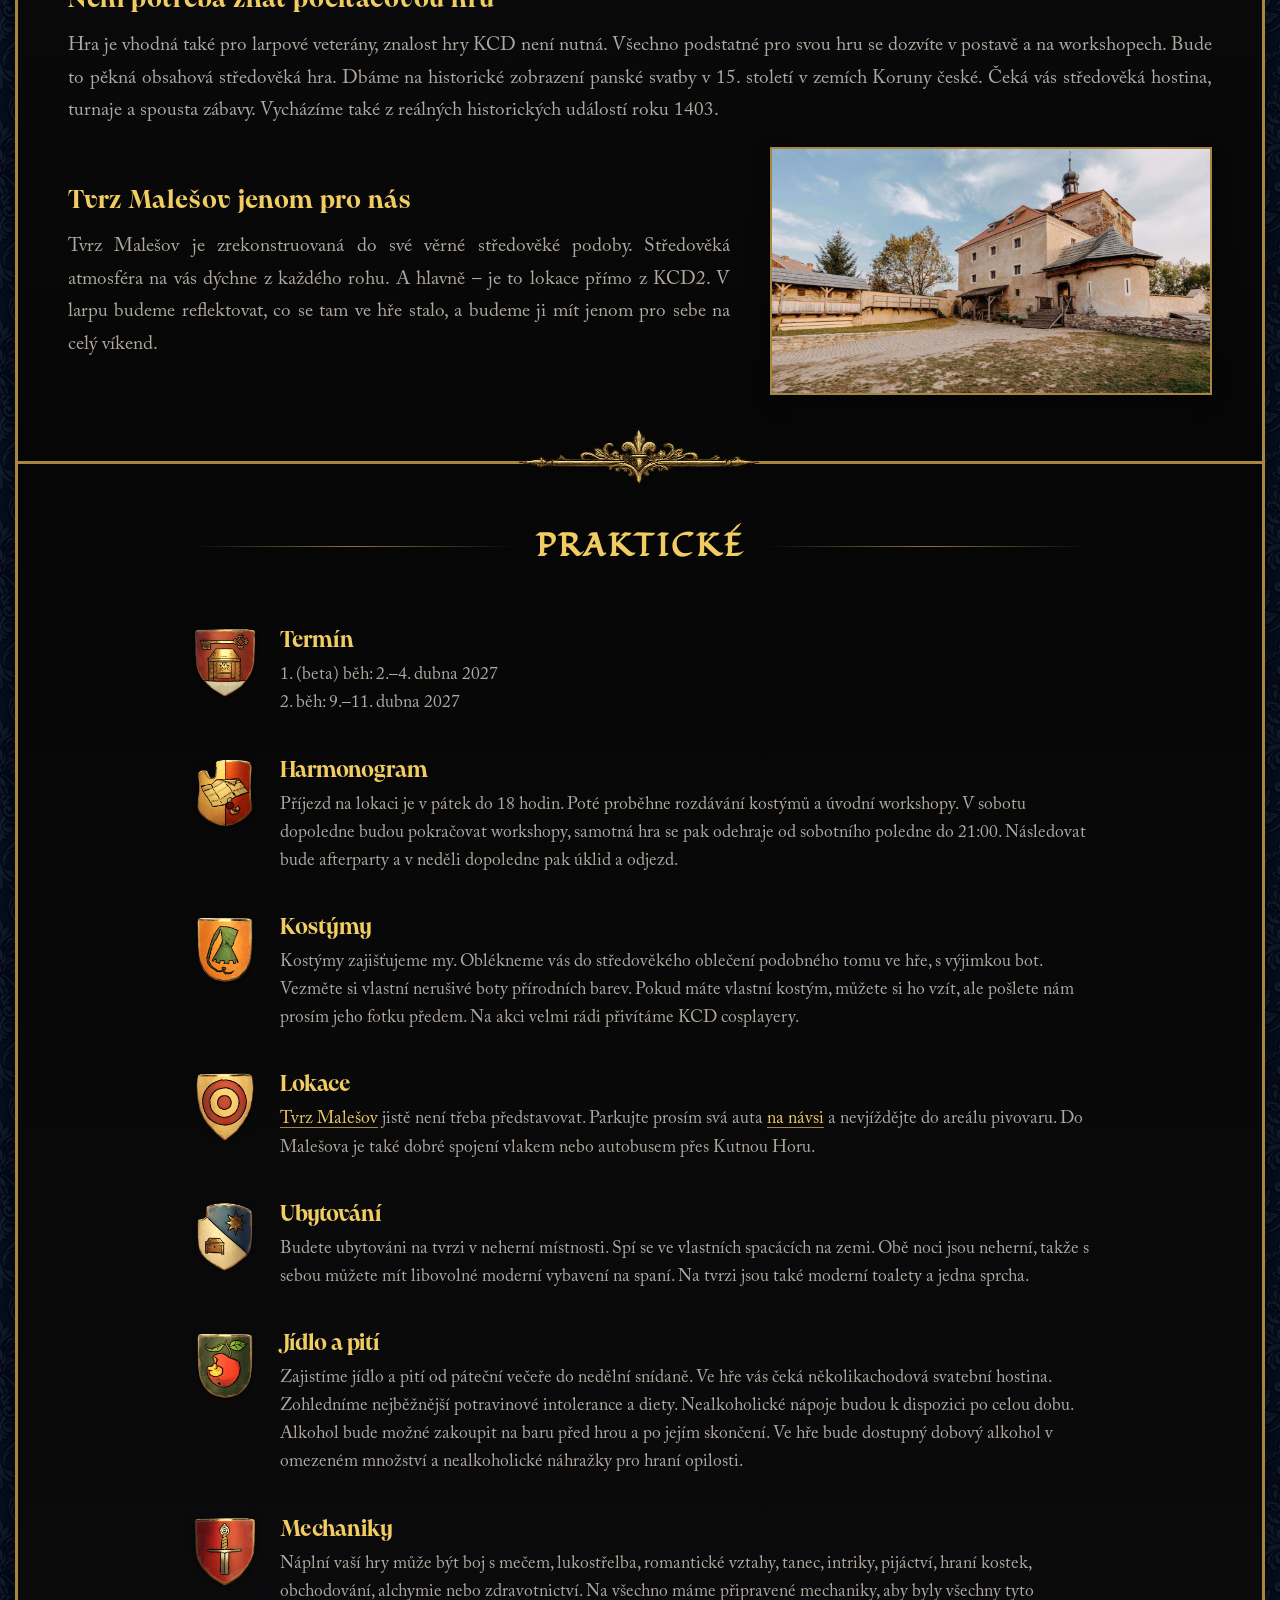
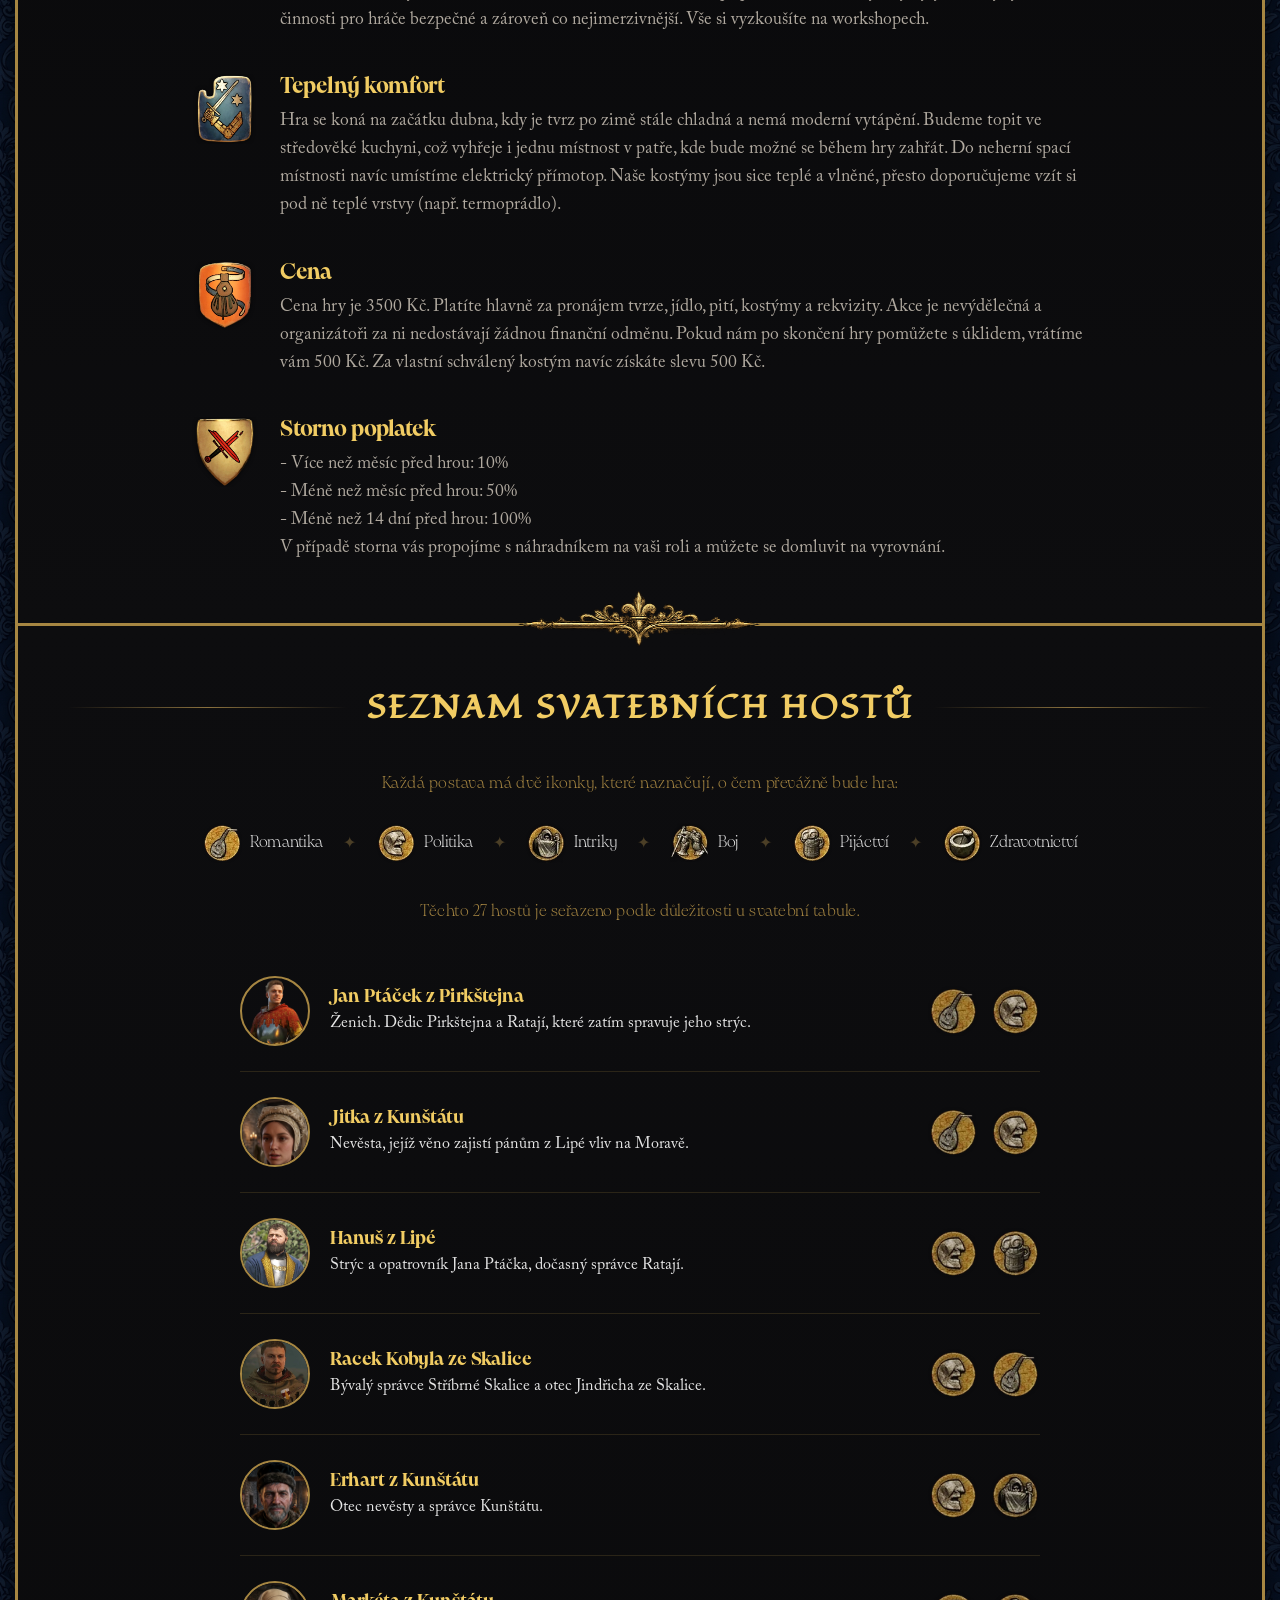
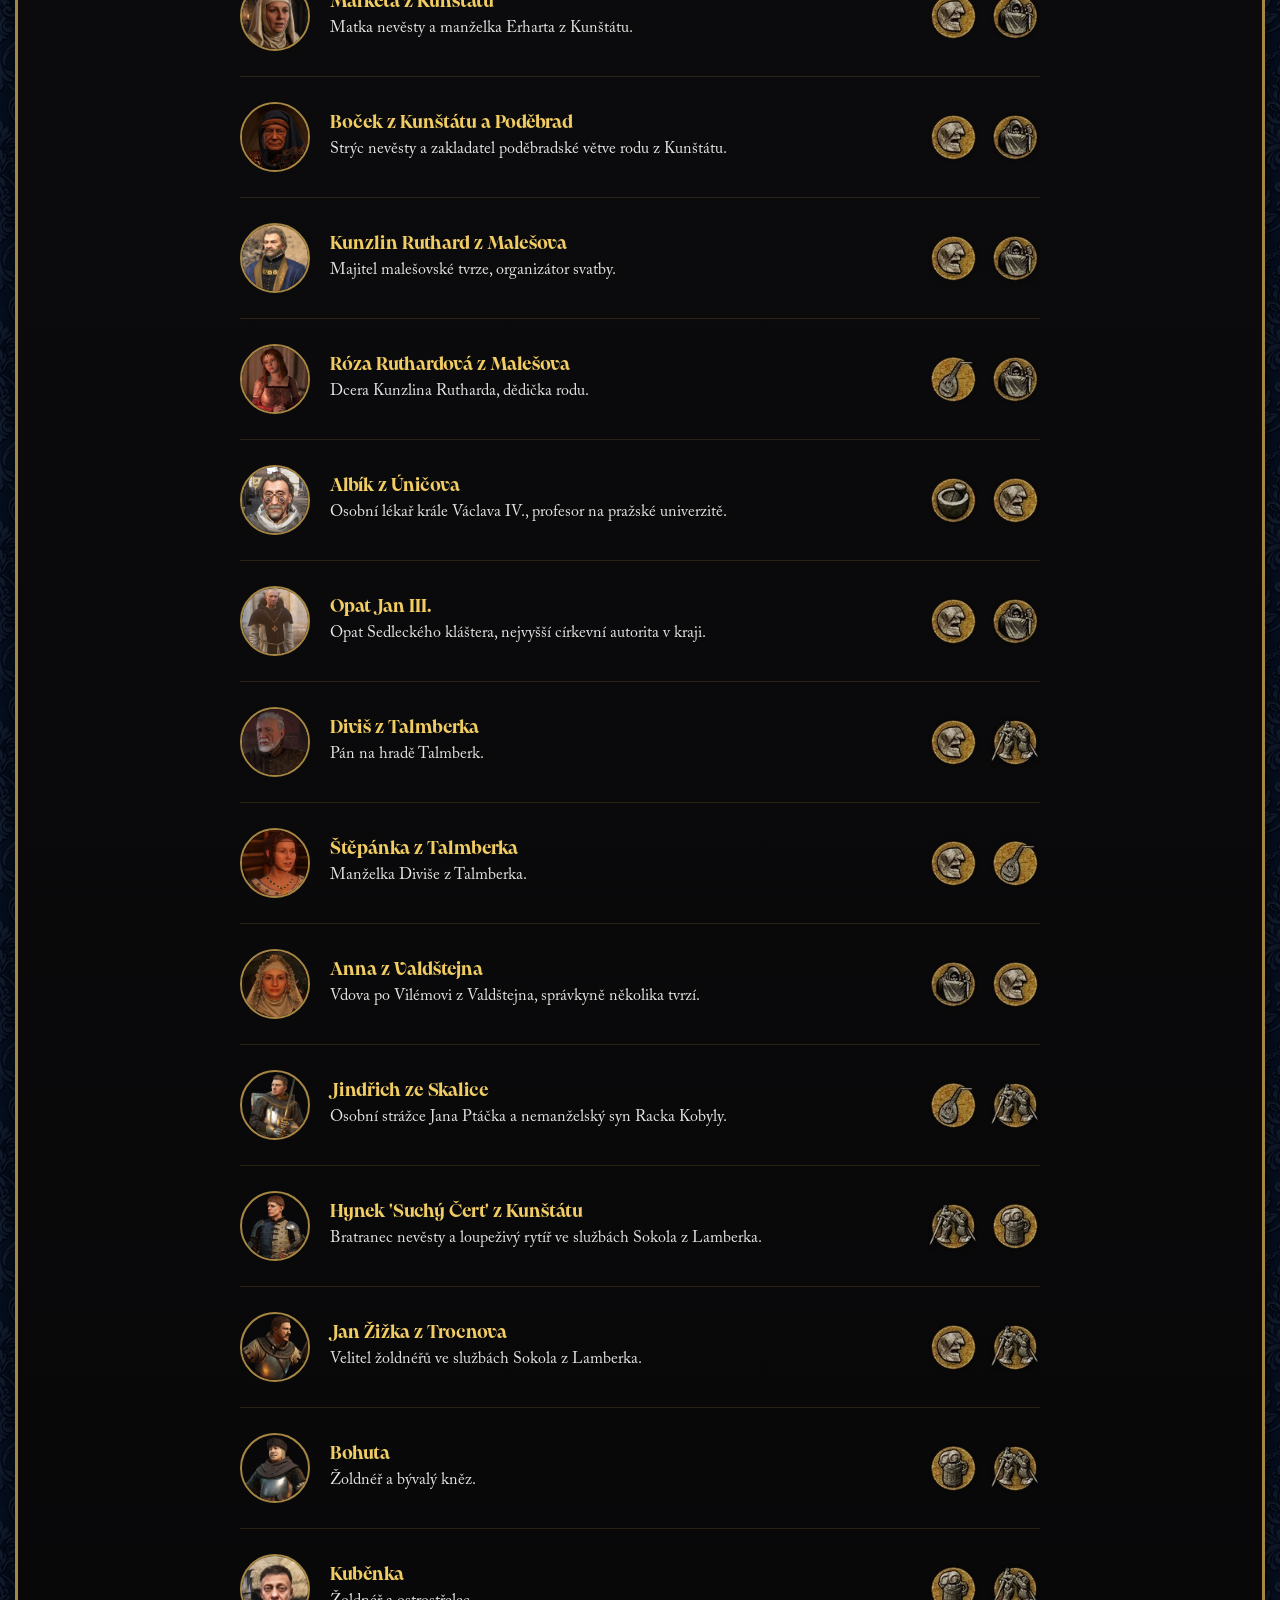
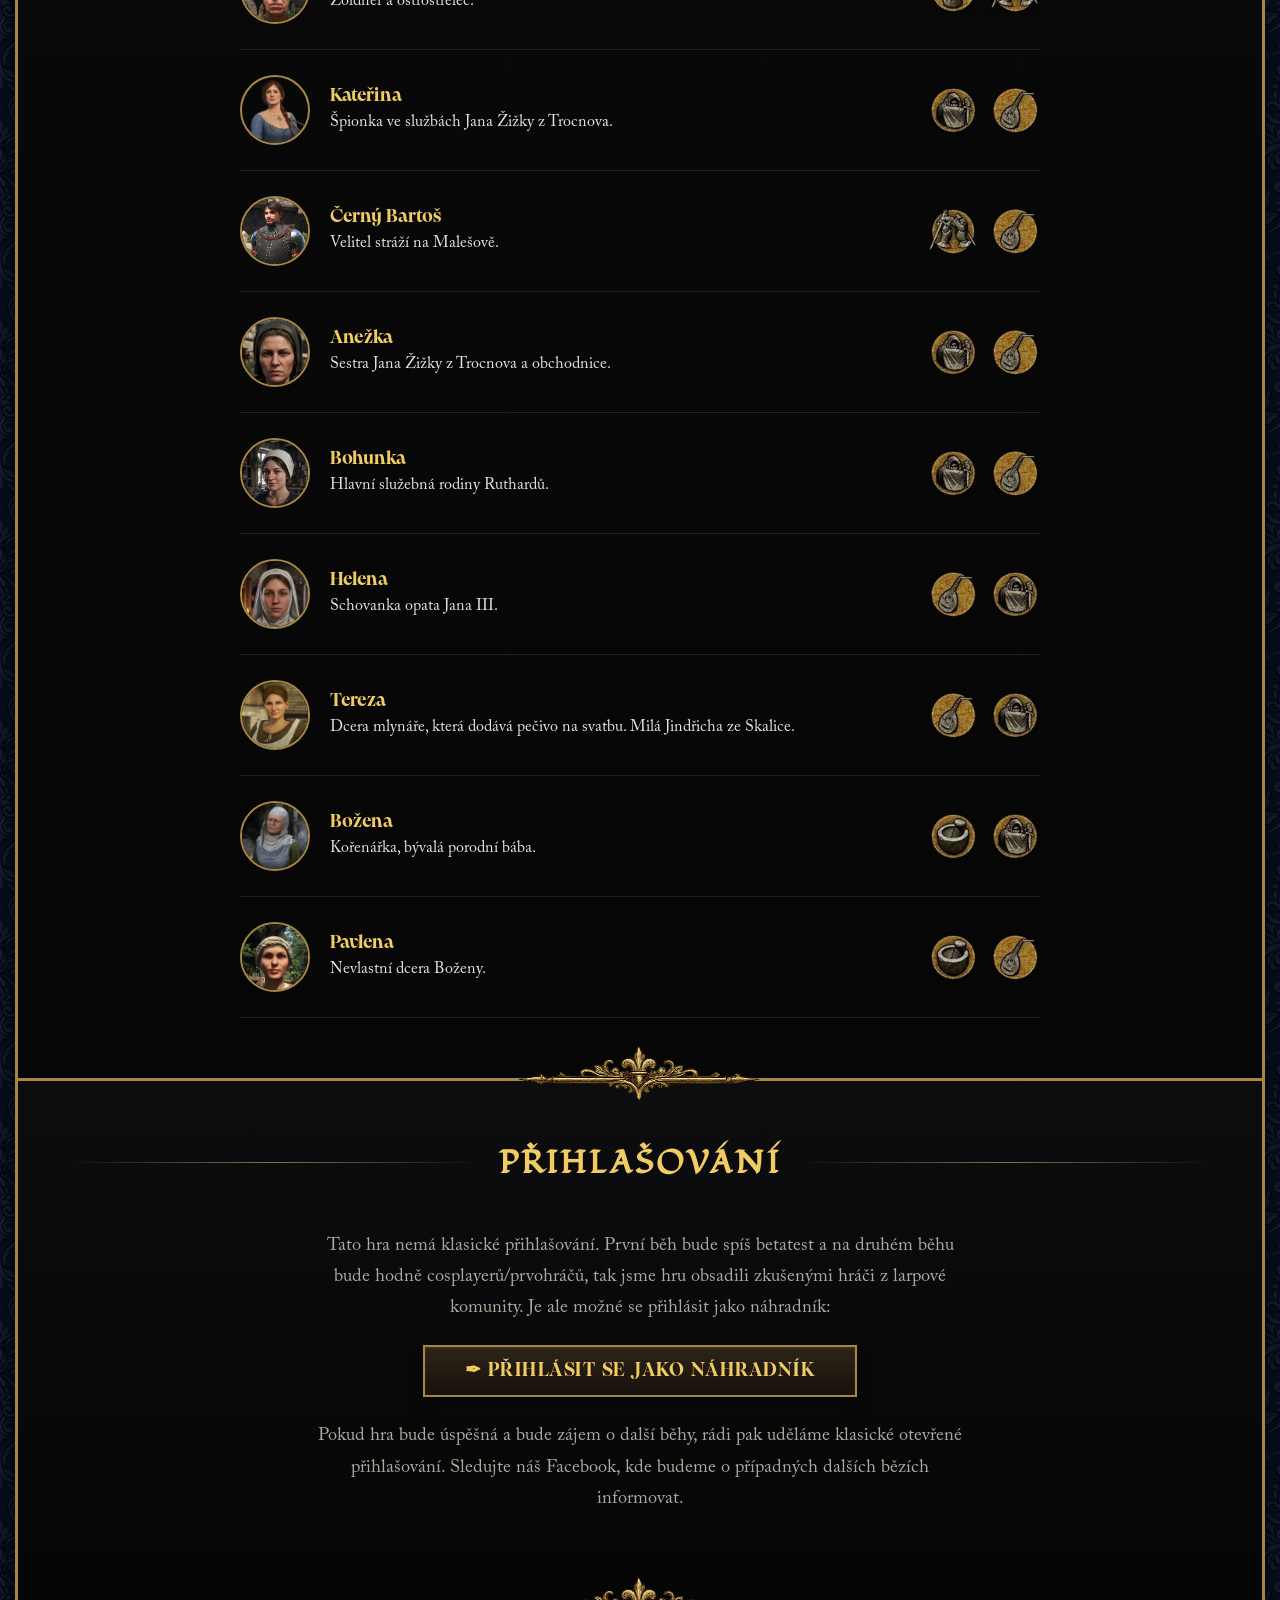
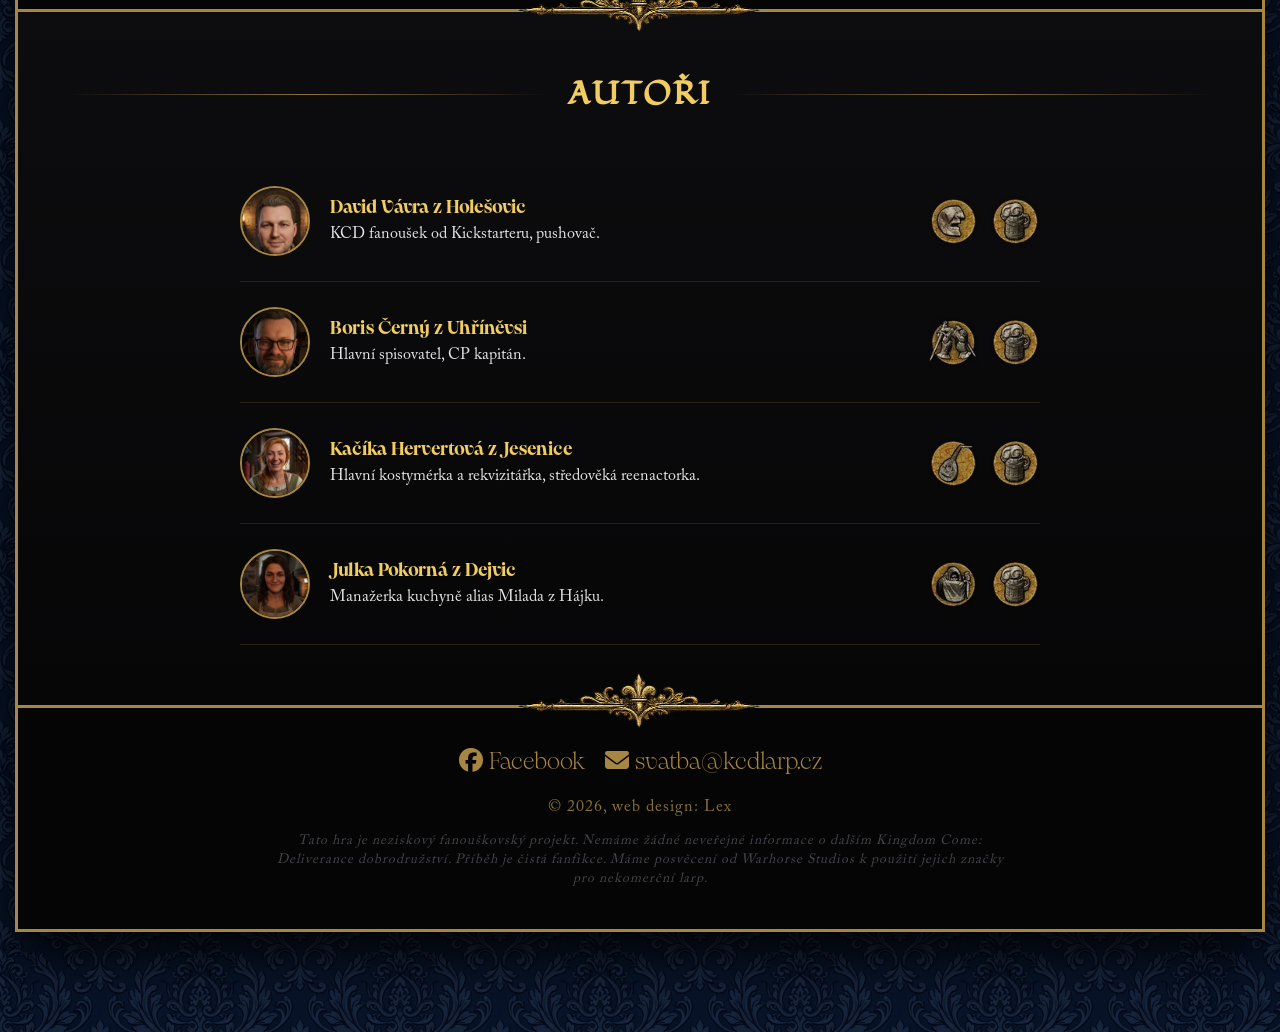
==== commit ce0dd01d: "Update index.html" ====
--- a/public/index.html
+++ b/public/index.html
@@ -653,17 +653,13 @@
             <h2 class="panel-heading">Přihlašování</h2>
             <div class="prihlasovani-wrapper">
                 <p class="prihlasovani-text">
-                    Tato hra nemá klasické přihlašování – na první dva běhy je potřeba pozvánka. Pokud máte pozvánku na
-                    svatbu, vyplňte prosím formulář níže.
+                    Tato hra nemá klasické přihlašování. První běh bude spíš betatest a na druhém běhu bude hodně cosplayerů/prvohráčů, tak jsme hru obsadili zkušenými hráči z larpové komunity. Je ale možné se přihlásit jako náhradník:
                 </p>
                 <a href="https://docs.google.com/forms/d/e/1FAIpQLSfhankuoAyvGSG8f-QBhWNvbaL3O8aYCfy4f46uDQrc7U41uw/viewform?usp=publish-editor"
-                    class="ui-cta-button ui-cta-button-large" target="_blank">✒ Potvrdit účast</a>
+                    class="ui-cta-button ui-cta-button-large" target="_blank">✒ Přihlásit se jako náhradník</a>
                 <br /><br /><br />
                 <p class="prihlasovani-text">
-                    Abychom byli transparentní, na 1. beta běh zveme hlavně naše kamarády z larpové komunity a
-                    typecastujeme jim role. Chceme tak zajistit hladký průběh hry a získat kvalitní
-                    zpětnou vazbu. Na druhý běh zveme KCD cosplayery, kteří patří k největším fanouškům hry. Zbývající
-                    místa pak obsadíme běžným přihlašováním.
+                    Pokud hra bude úspěšná a bude zájem o další běhy, rádi pak uděláme klasické otevřené přihlašování. Sledujte náš Facebook, kde budeme o případných dalších bězích informovat.
                 </p>
             </div>
         </section>
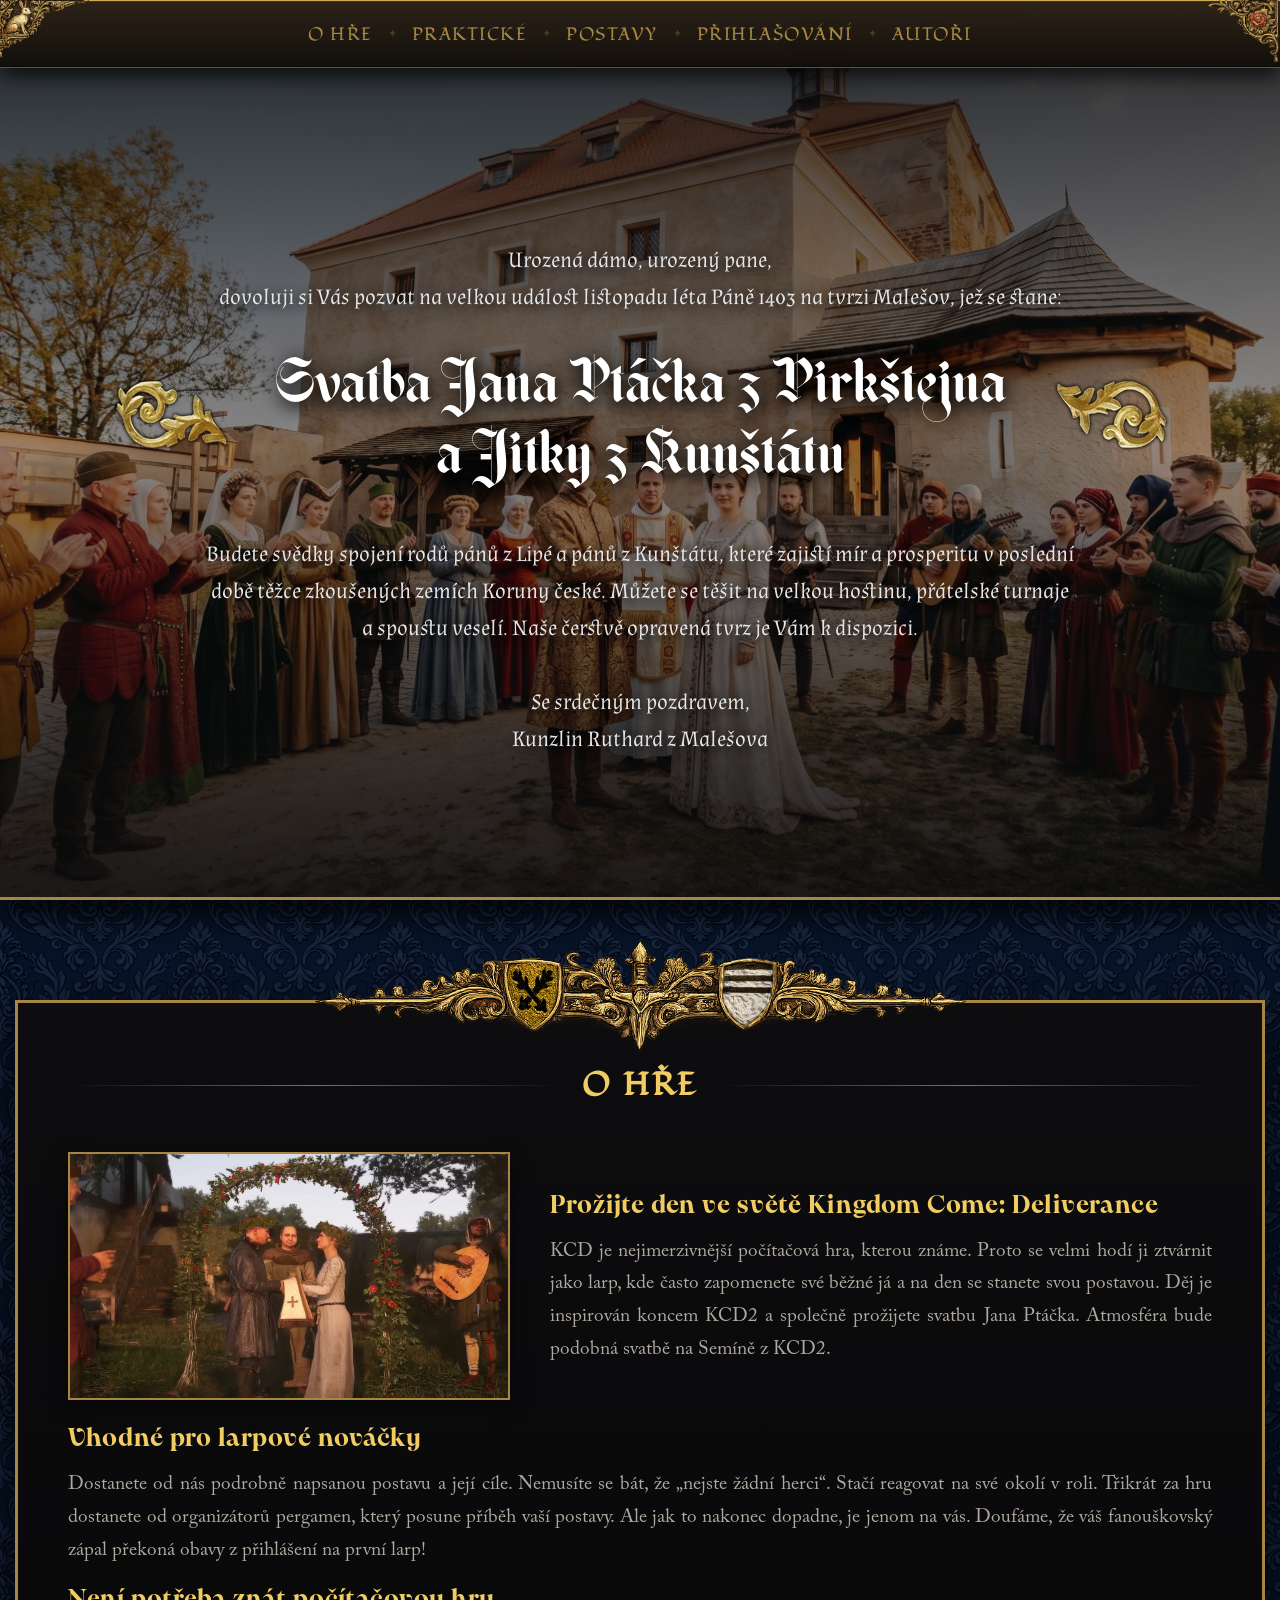
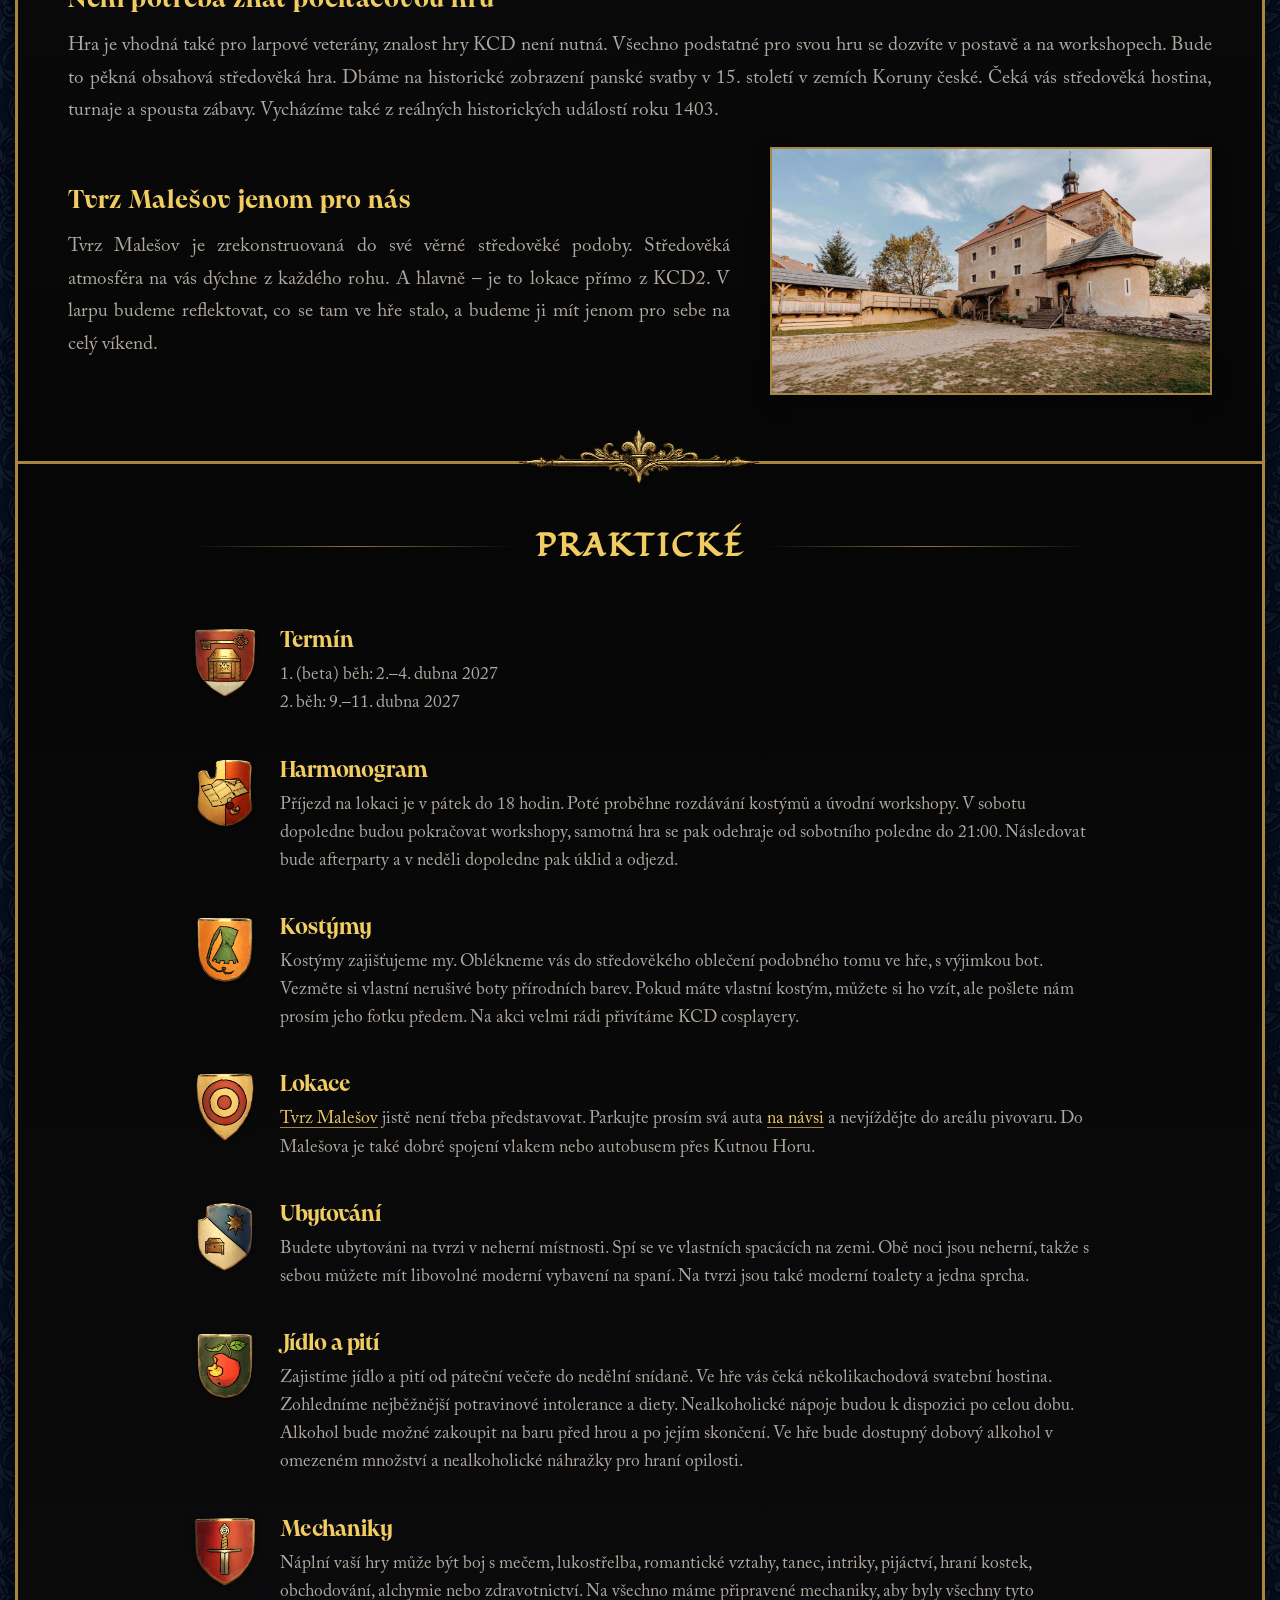
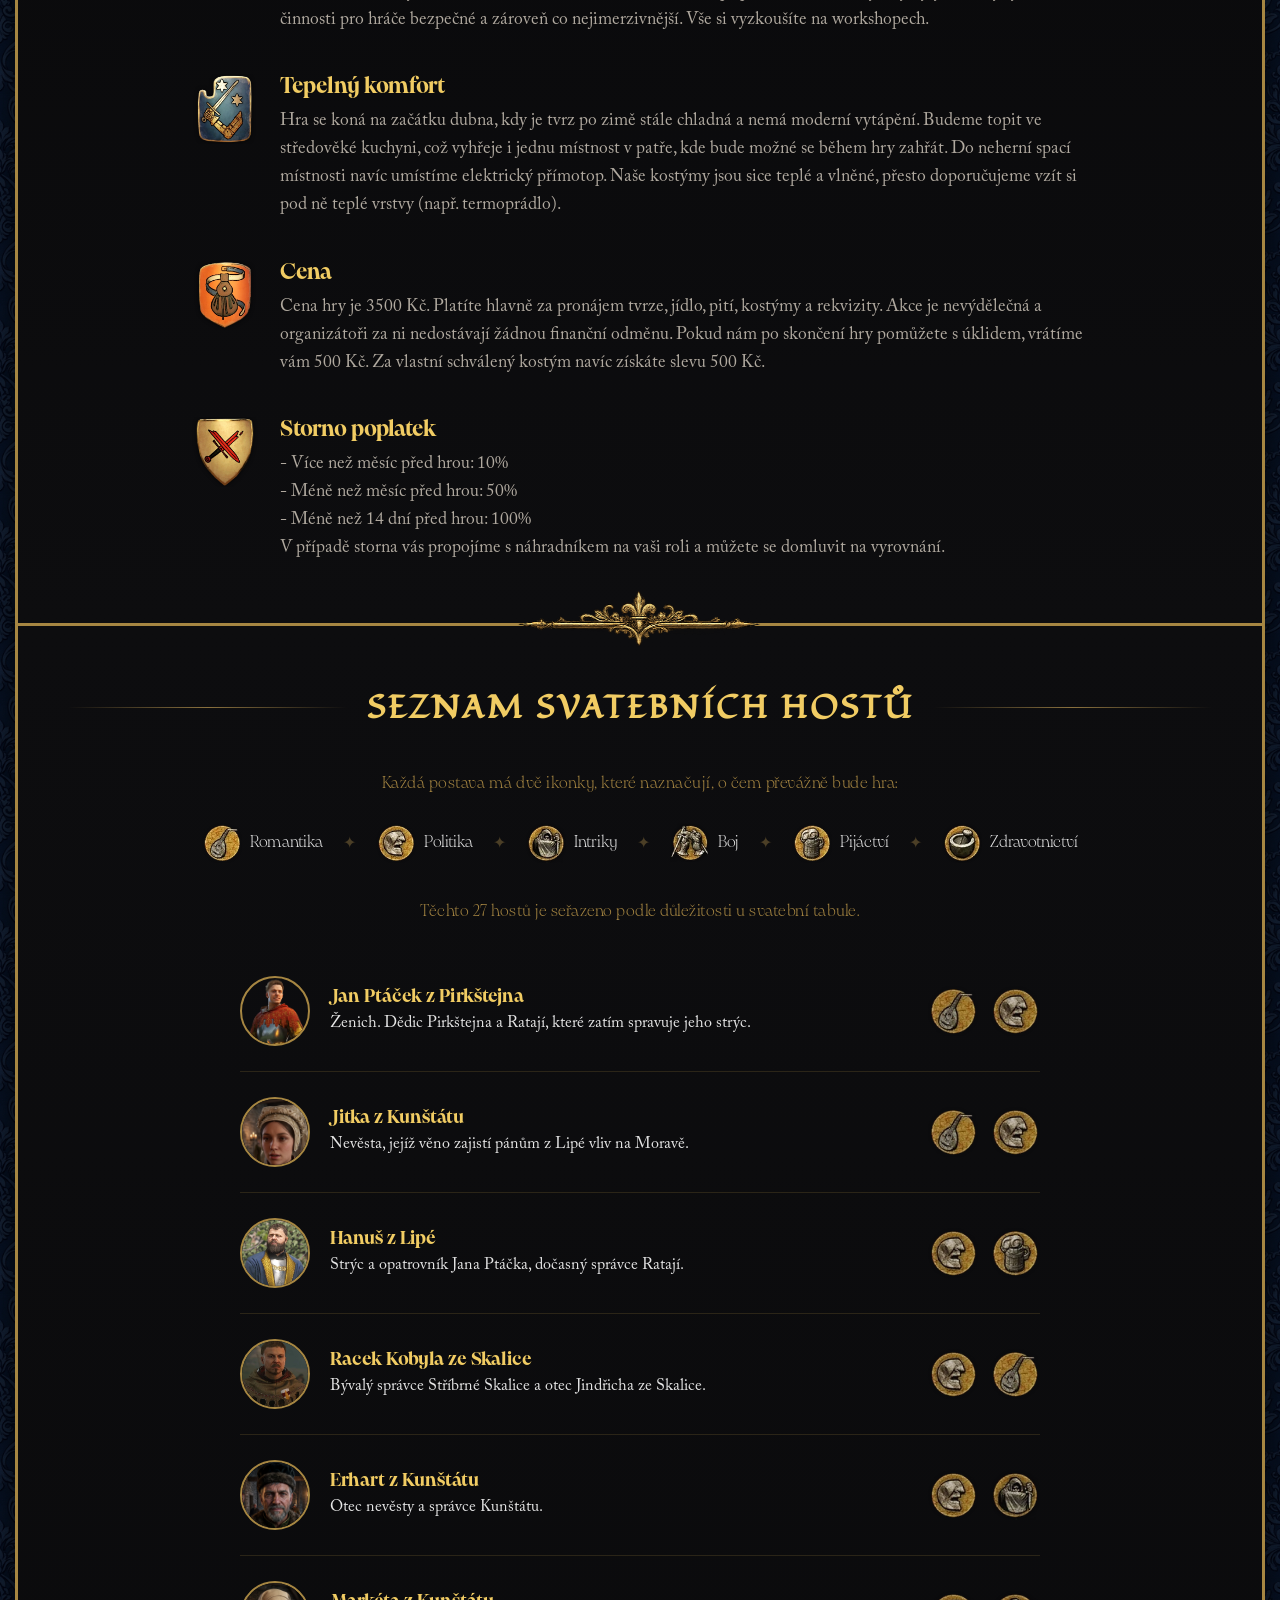
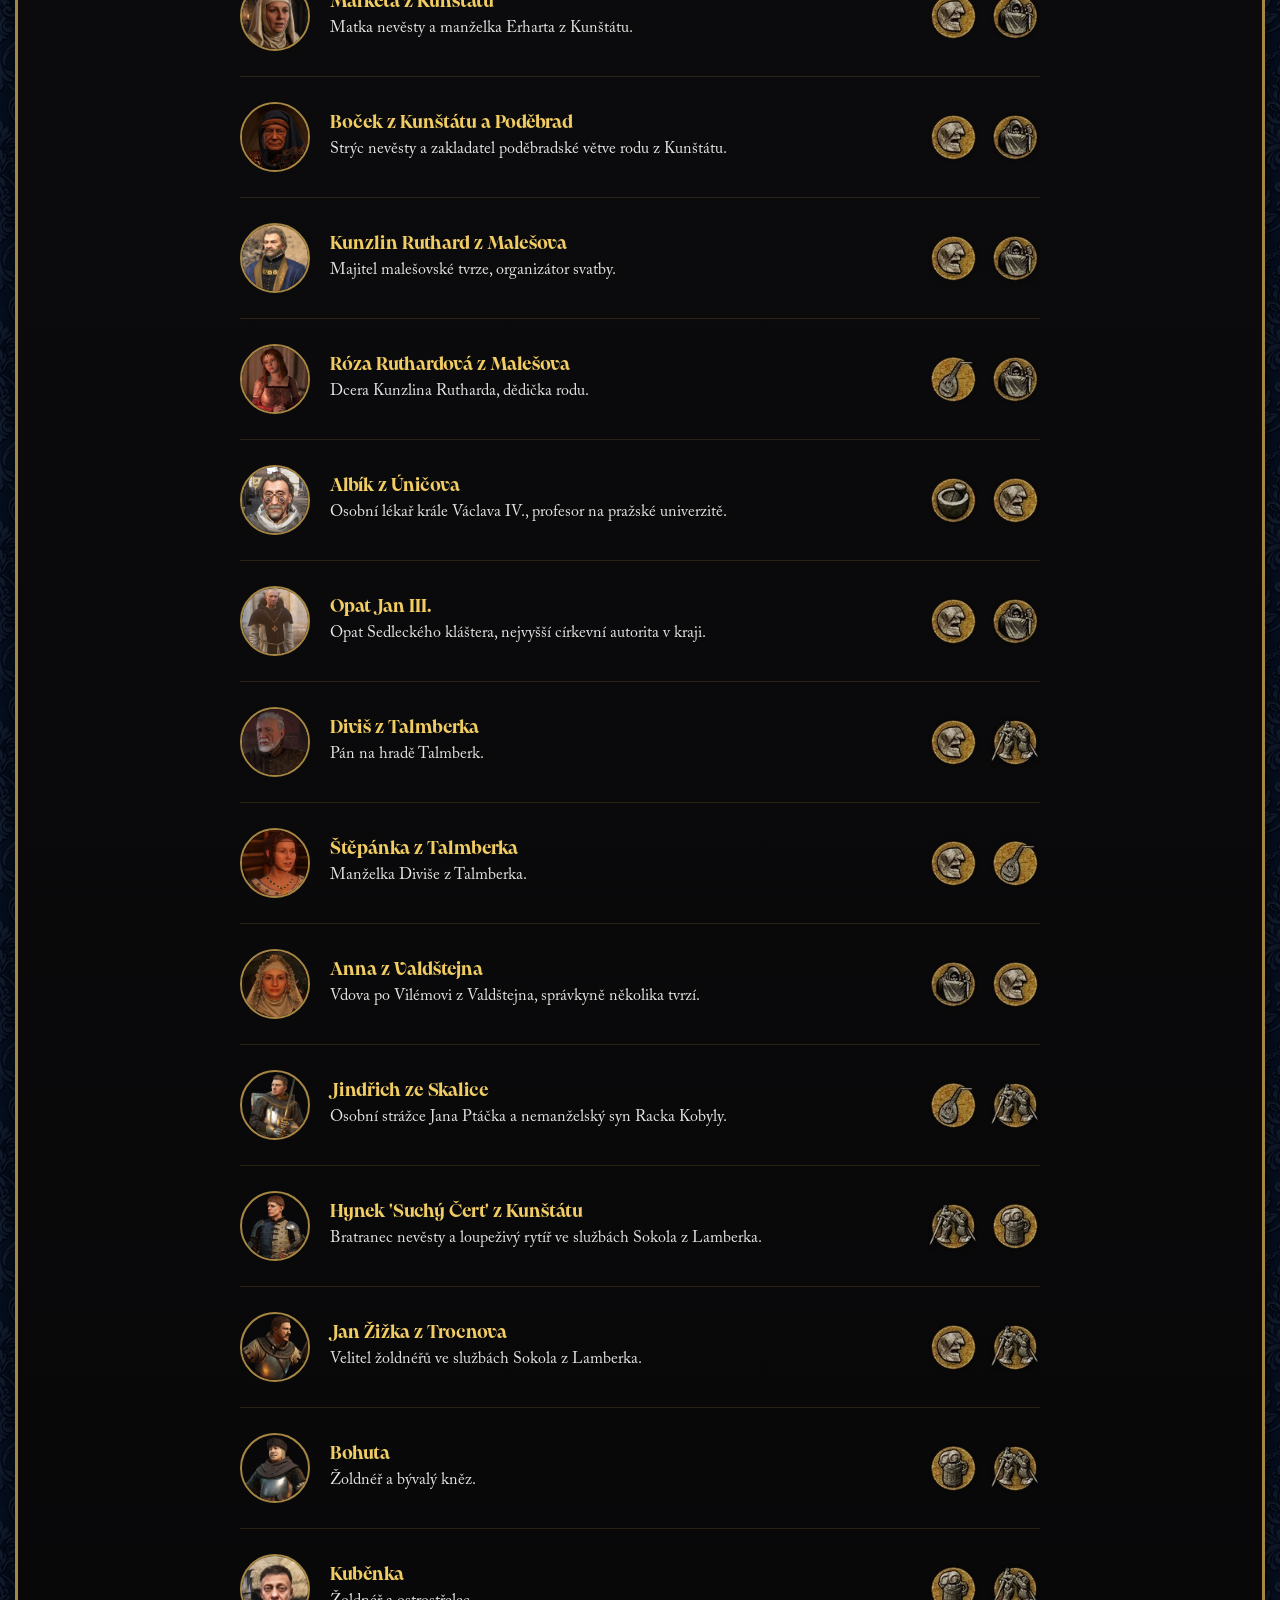
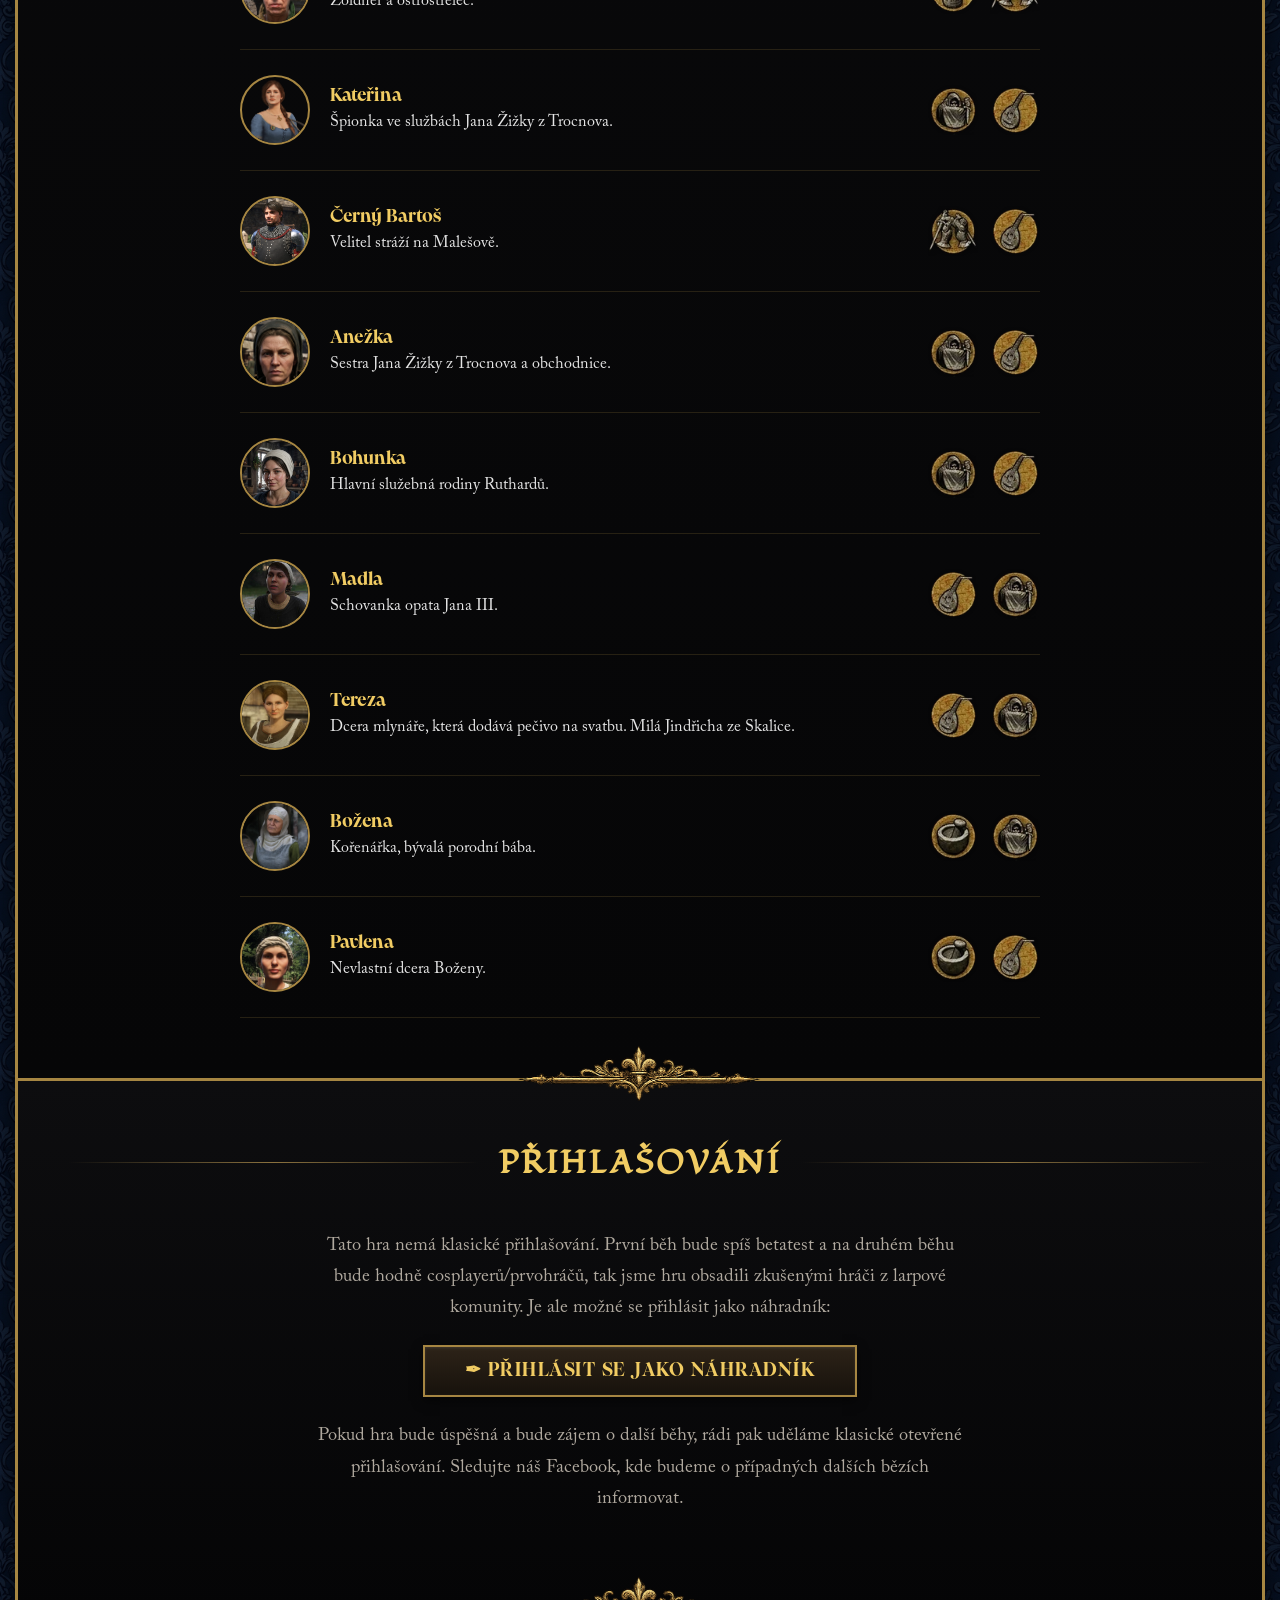
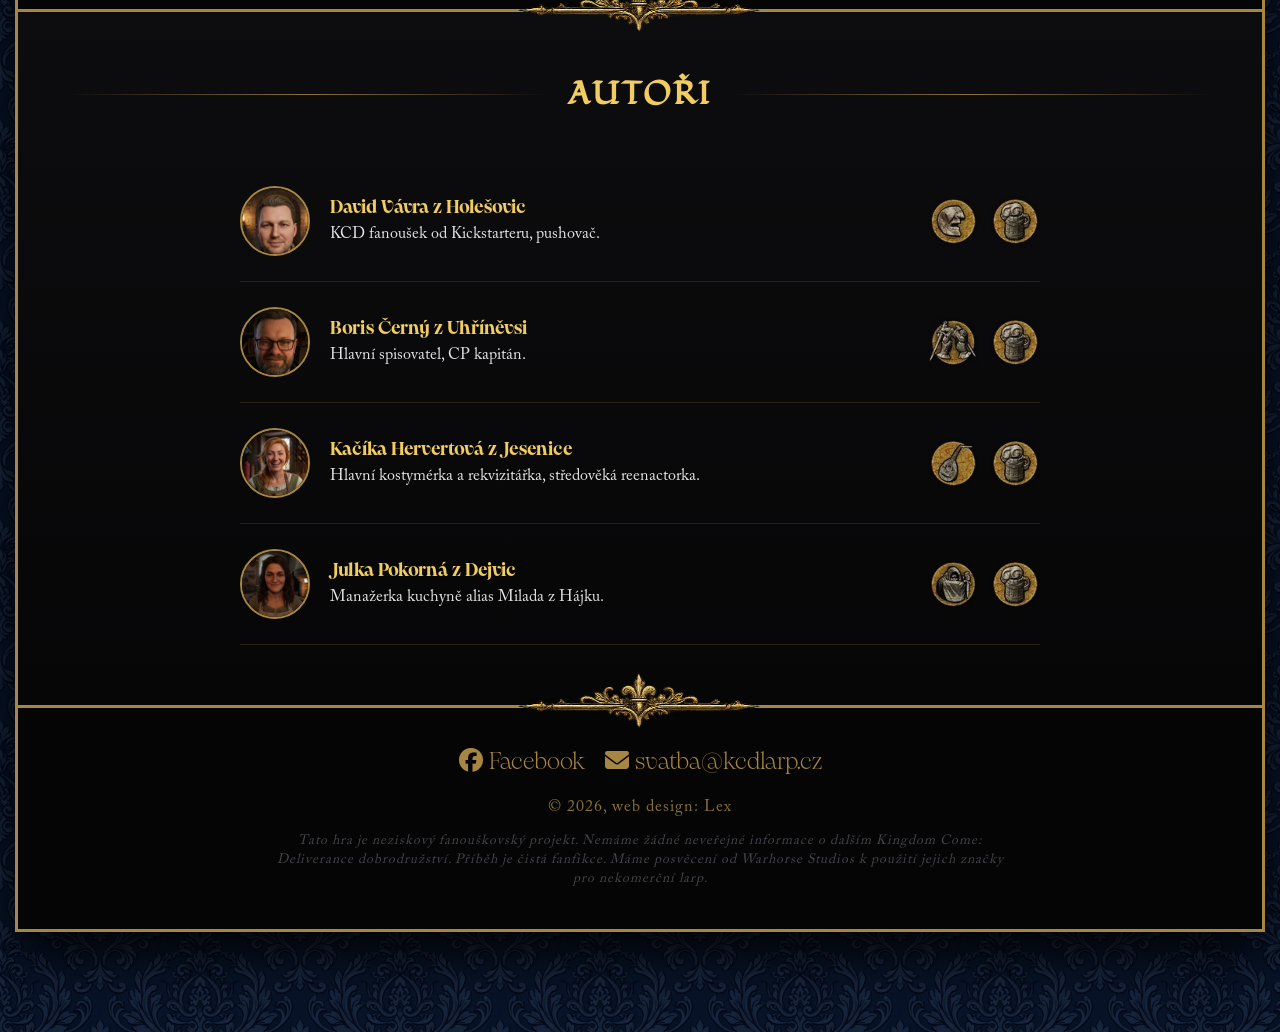
==== commit 4fe65960: "Helena to Madla" ====
--- a/public/index.html
+++ b/public/index.html
@@ -596,10 +596,10 @@
                 </div>
                 <div class="list-row-item">
                     <div class="portrait-circle">
-                        <img src="images/postavy/helena.png" alt="Helena" class="portrait-img">
-                    </div>
-                    <div class="flex-grow-item">
-                        <h3 class="row-item-title">Helena</h3>
+                        <img src="images/postavy/madla.jpg" alt="Madla" class="portrait-img">
+                    </div>
+                    <div class="flex-grow-item">
+                        <h3 class="row-item-title">Madla</h3>
                         <p class="character-desc">Schovanka opata Jana III.</p>
                     </div>
                     <div class="character-badges">
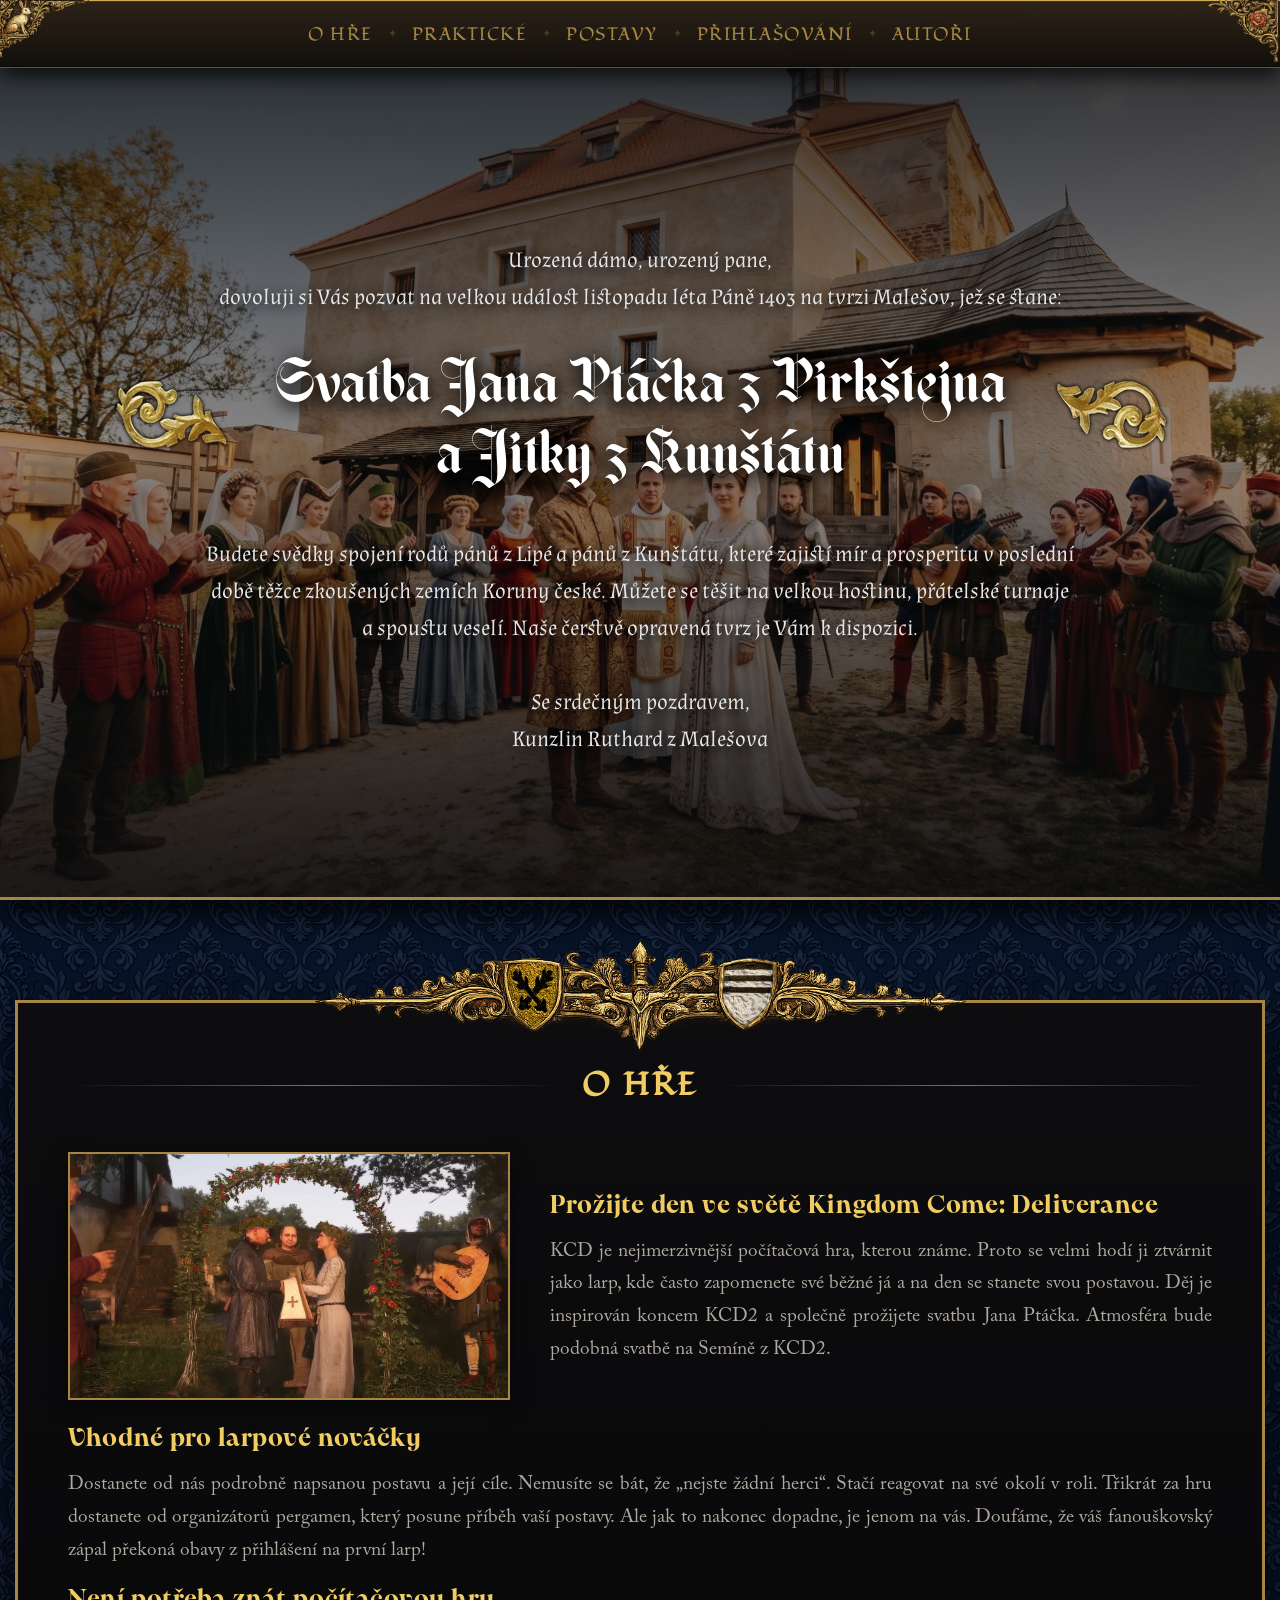
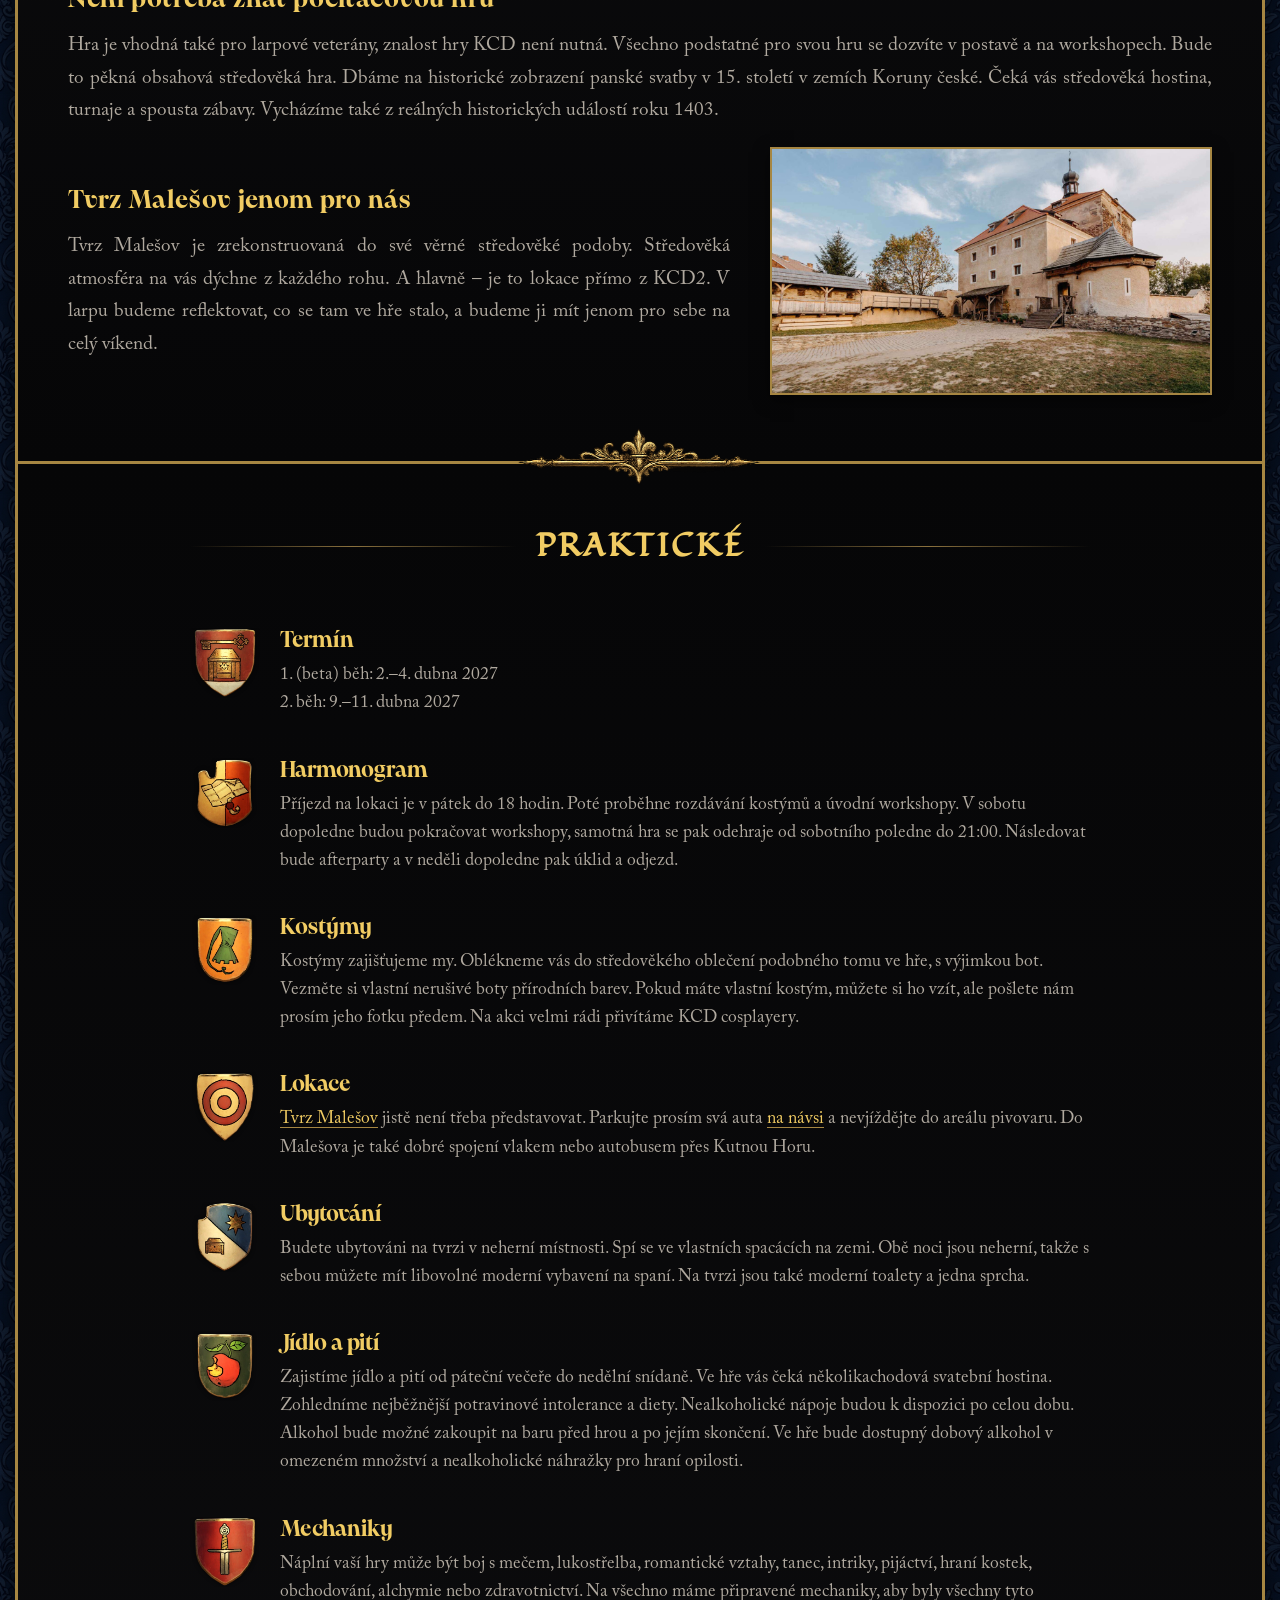
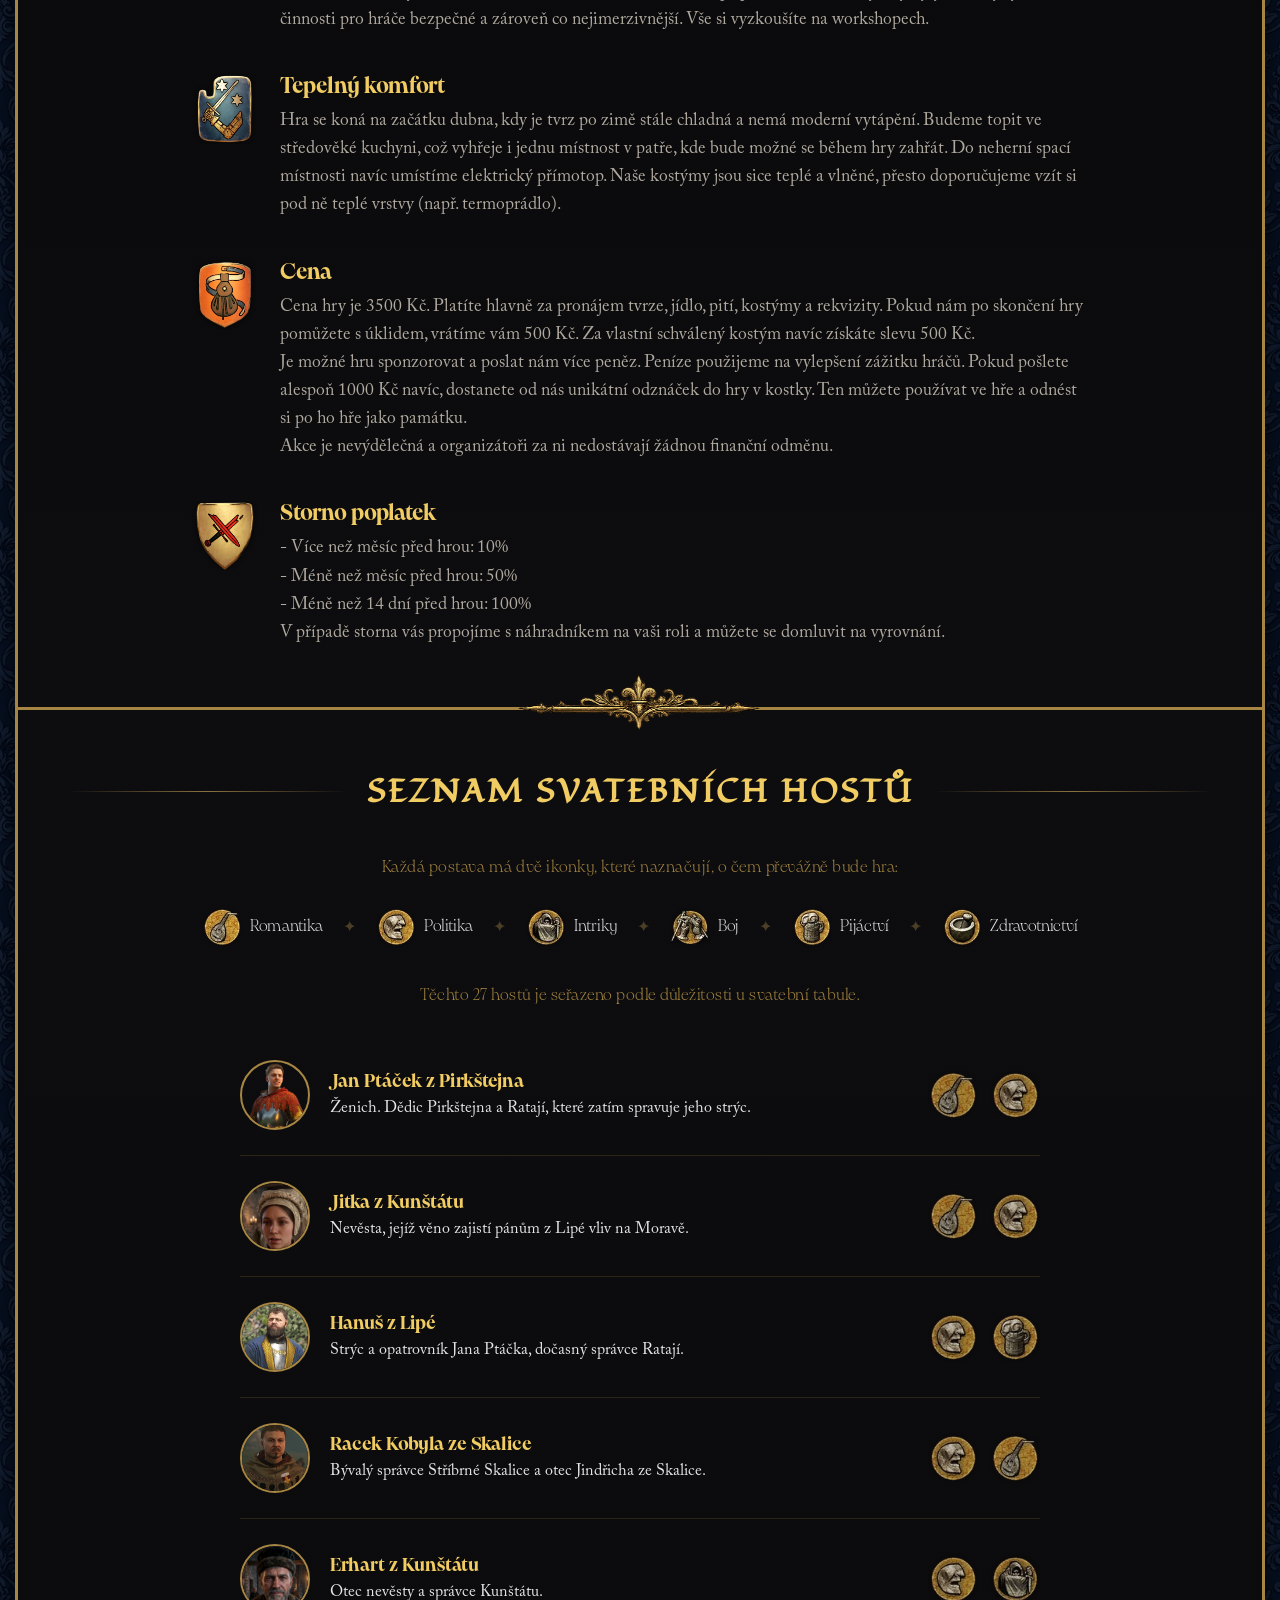
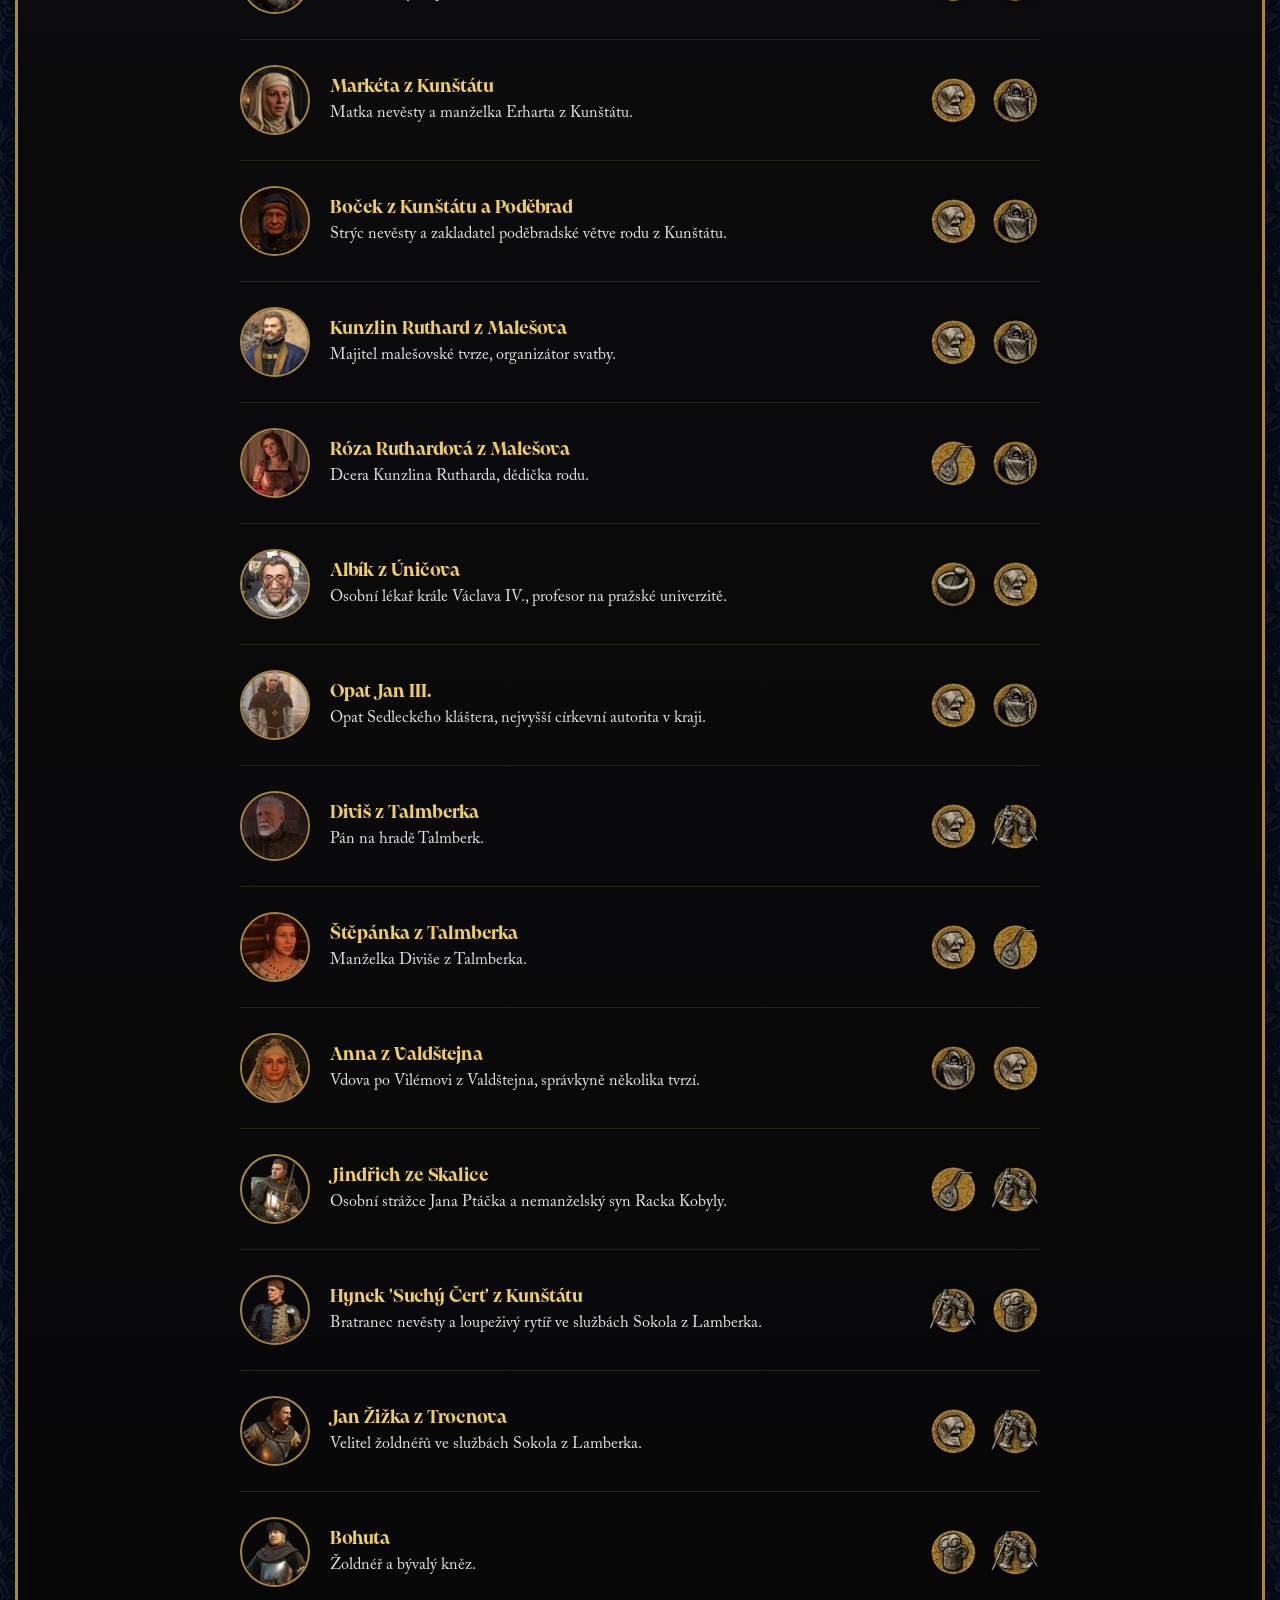
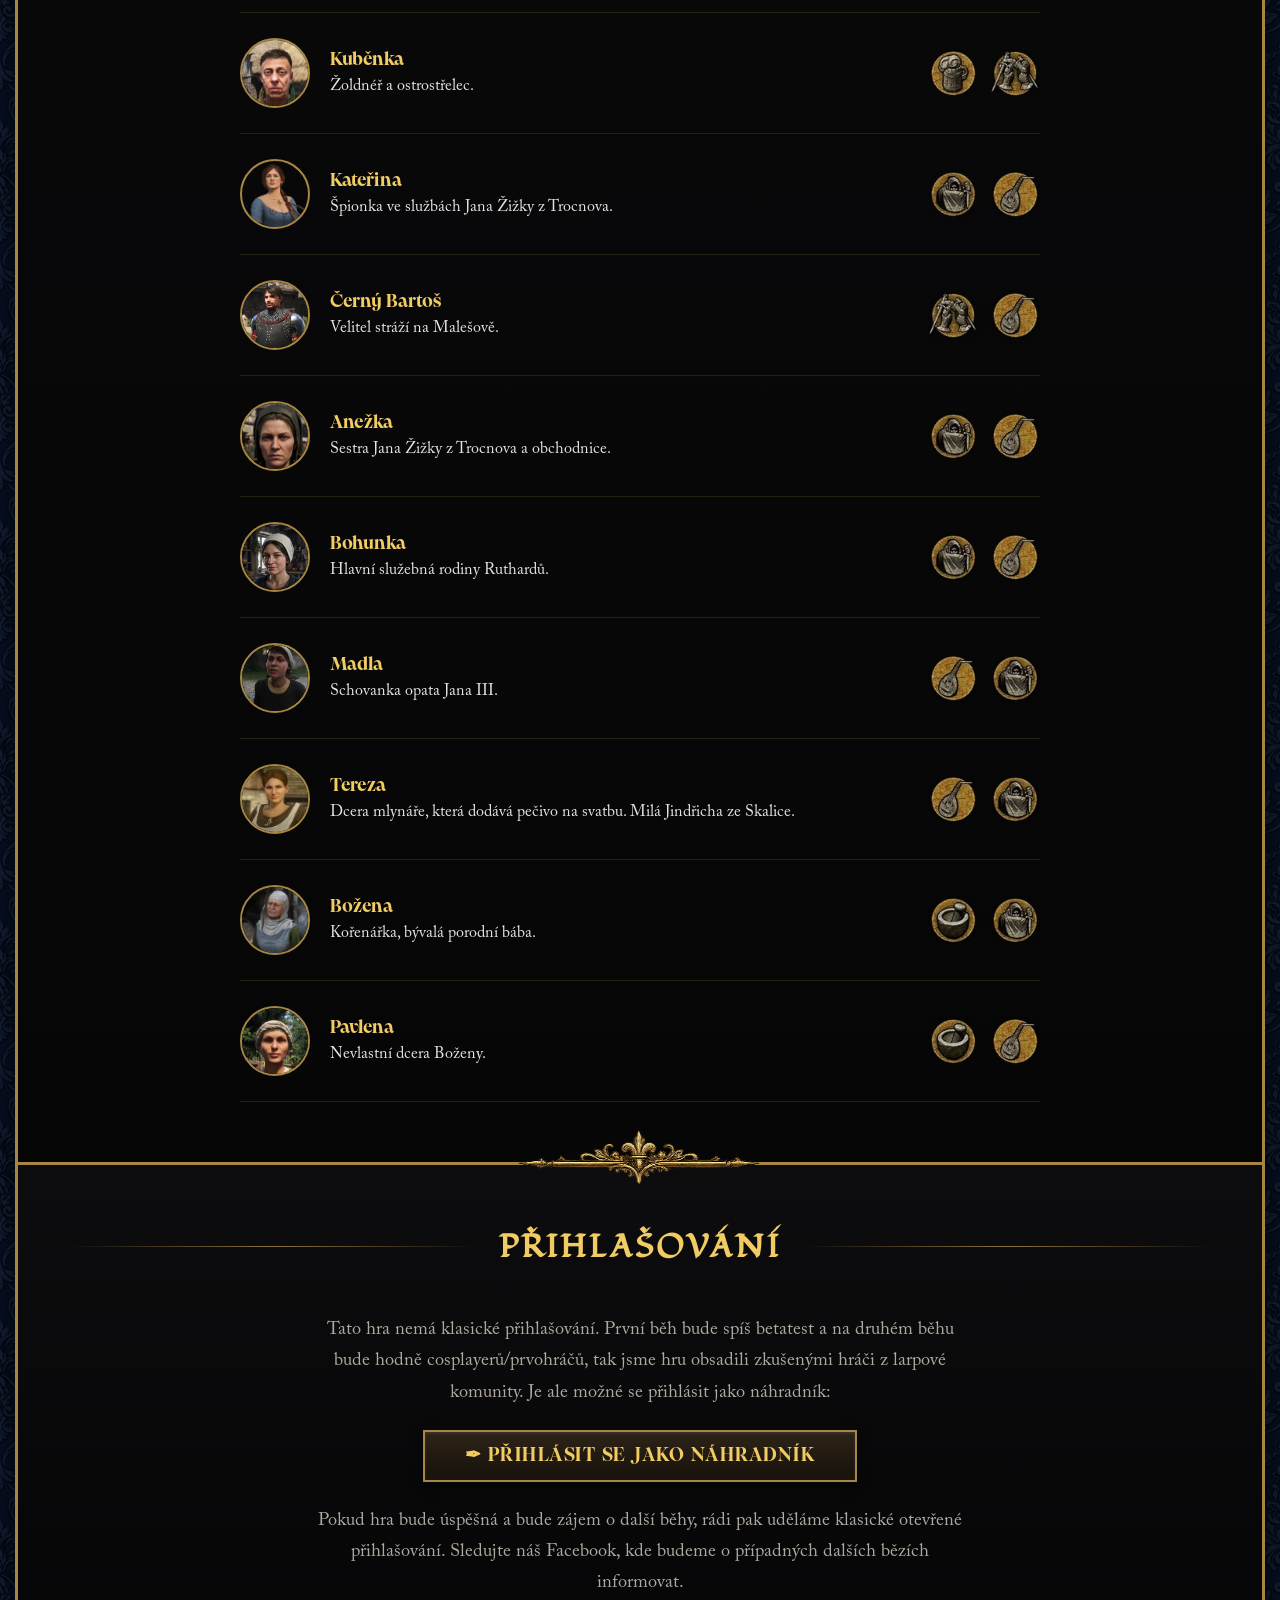
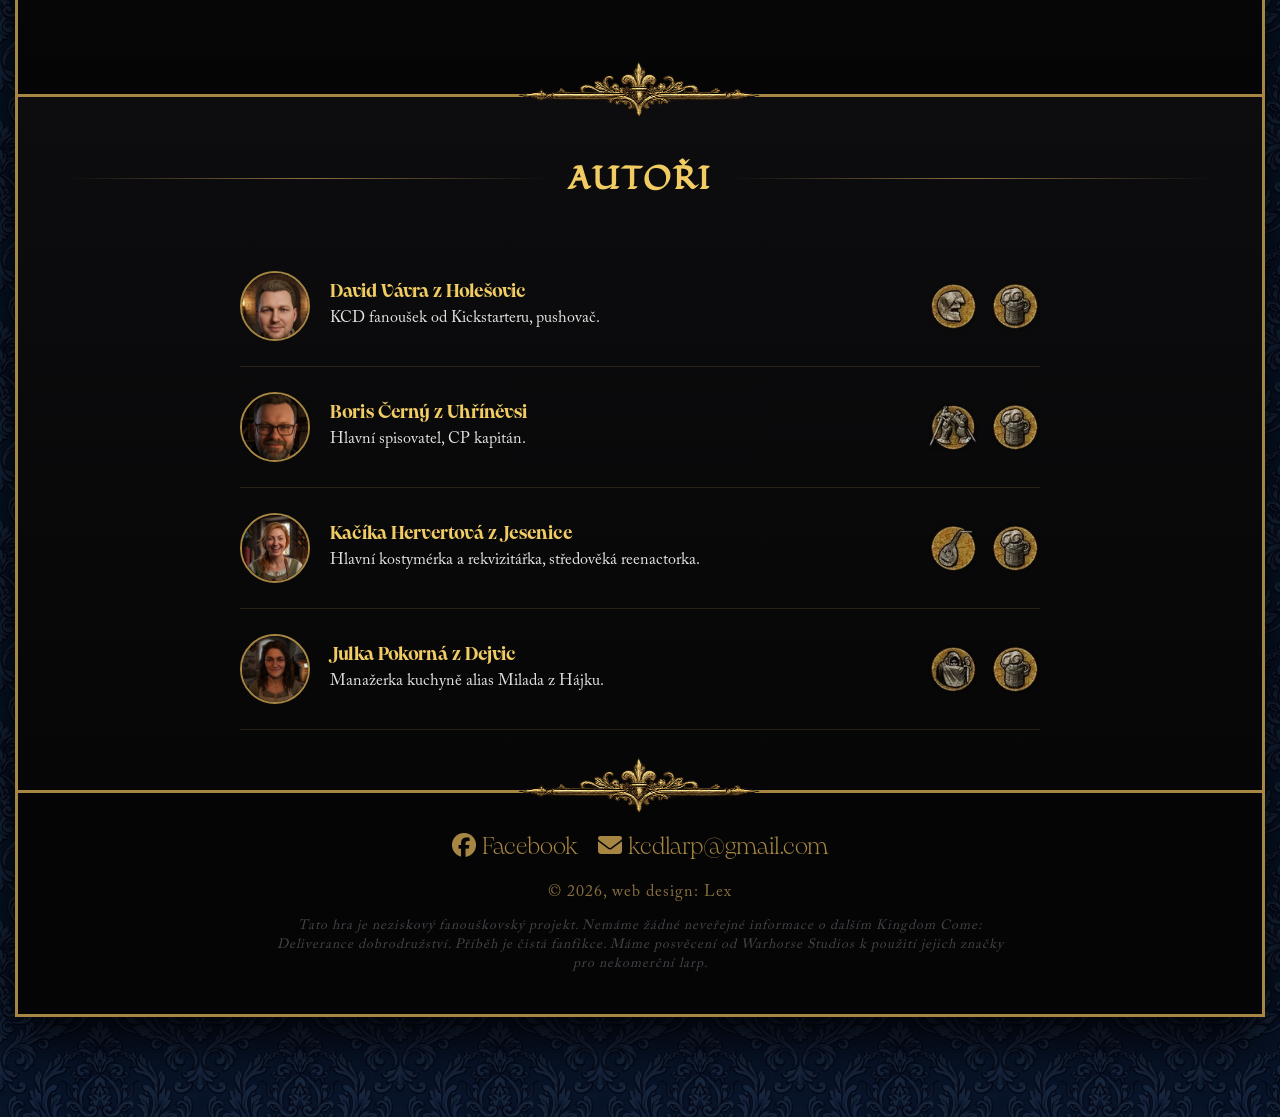
==== commit 1aeba733: "Update index.html" ====
--- a/public/index.html
+++ b/public/index.html
@@ -245,8 +245,9 @@
                             <h3 class="practical-item-title">Cena</h3>
                             <p class="practical-item-desc">
                                 Cena hry je 3500 Kč. Platíte hlavně za pronájem tvrze, jídlo, pití, kostýmy a rekvizity.
+                                Pokud nám po skončení hry pomůžete s úklidem, vrátíme vám 500 Kč. Za vlastní schválený kostým navíc získáte slevu 500 Kč.<br />
+                                Je možné hru sponzorovat a poslat nám více peněz. Peníze použijeme na vylepšení zážitku hráčů. Pokud pošlete alespoň 1000 Kč navíc, dostanete od nás unikátní odznáček do hry v kostky. Ten můžete používat ve hře a odnést si po ho hře jako památku.<br />
                                 Akce je nevýdělečná a organizátoři za ni nedostávají žádnou finanční odměnu.
-                                Pokud nám po skončení hry pomůžete s úklidem, vrátíme vám 500 Kč. Za vlastní schválený kostým navíc získáte slevu 500 Kč.
                             </p>
                         </div>
                     </div>
@@ -725,8 +726,8 @@
                 <a href="https://www.facebook.com/kcdlarp" target="_blank">
                     <i class="fab fa-facebook"></i> <span>Facebook</span>
                 </a>
-                <a href="mailto:svatba@kcdlarp.cz">
-                    <i class="fas fa-envelope"></i> <span>svatba@kcdlarp.cz</span>
+                <a href="mailto:kcdlarp@gmail.com">
+                    <i class="fas fa-envelope"></i> <span>kcdlarp@gmail.com</span>
                 </a>
             </div>
             <p>© 2026, web design: <a href="https://www.dominikadufkova.cz" target="_blank">Lex</a>
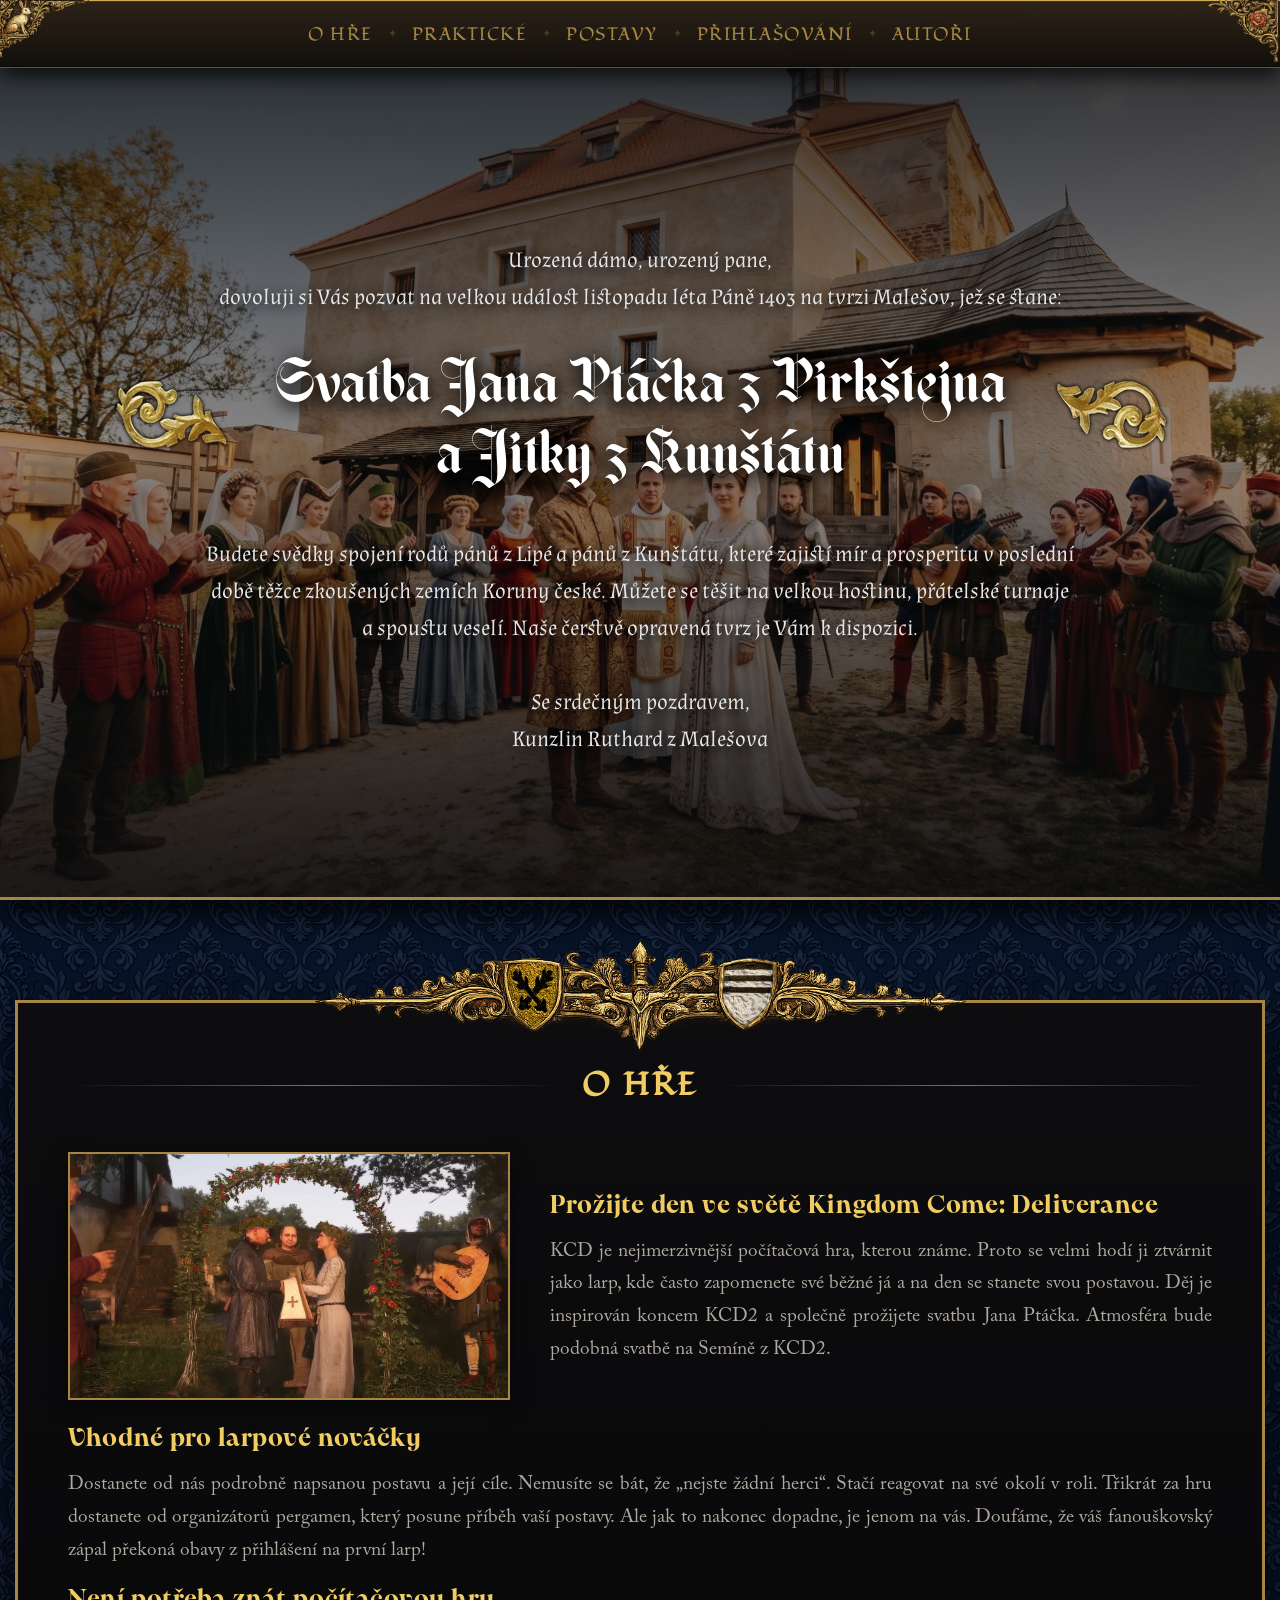
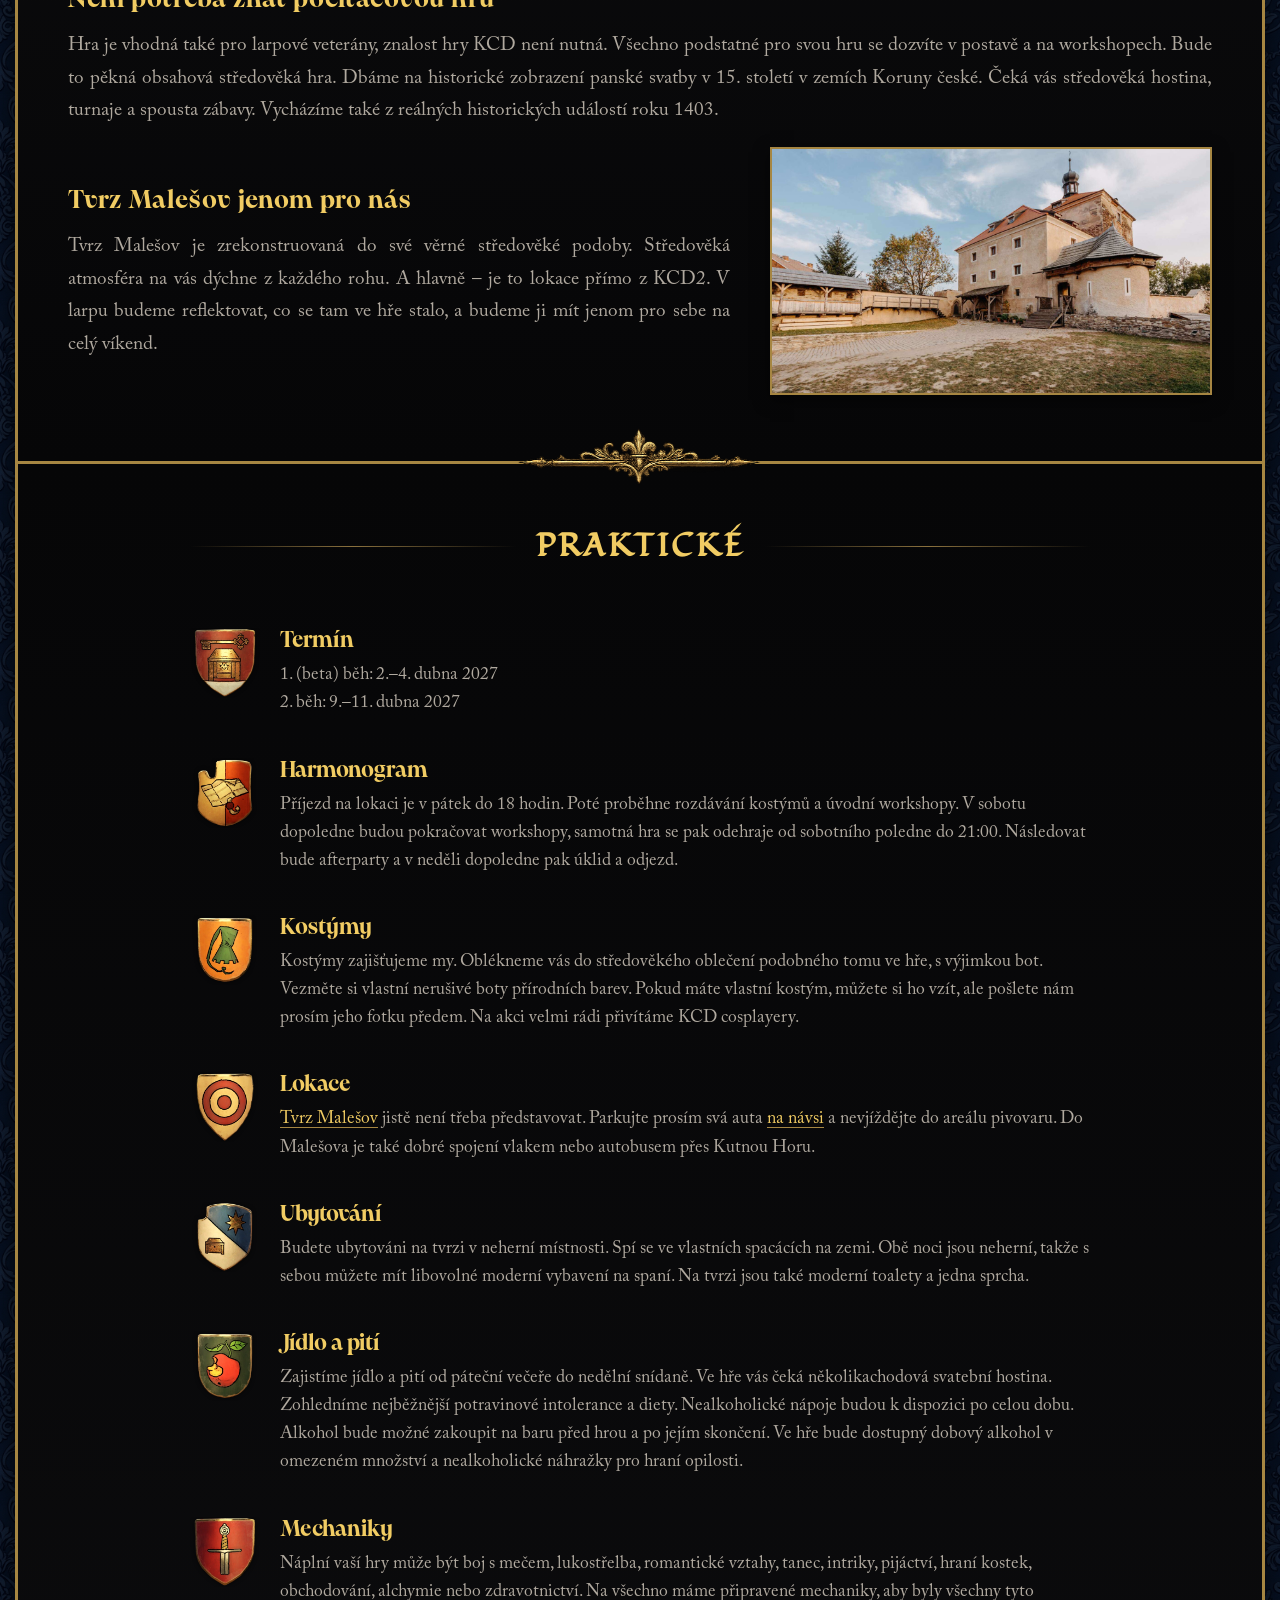
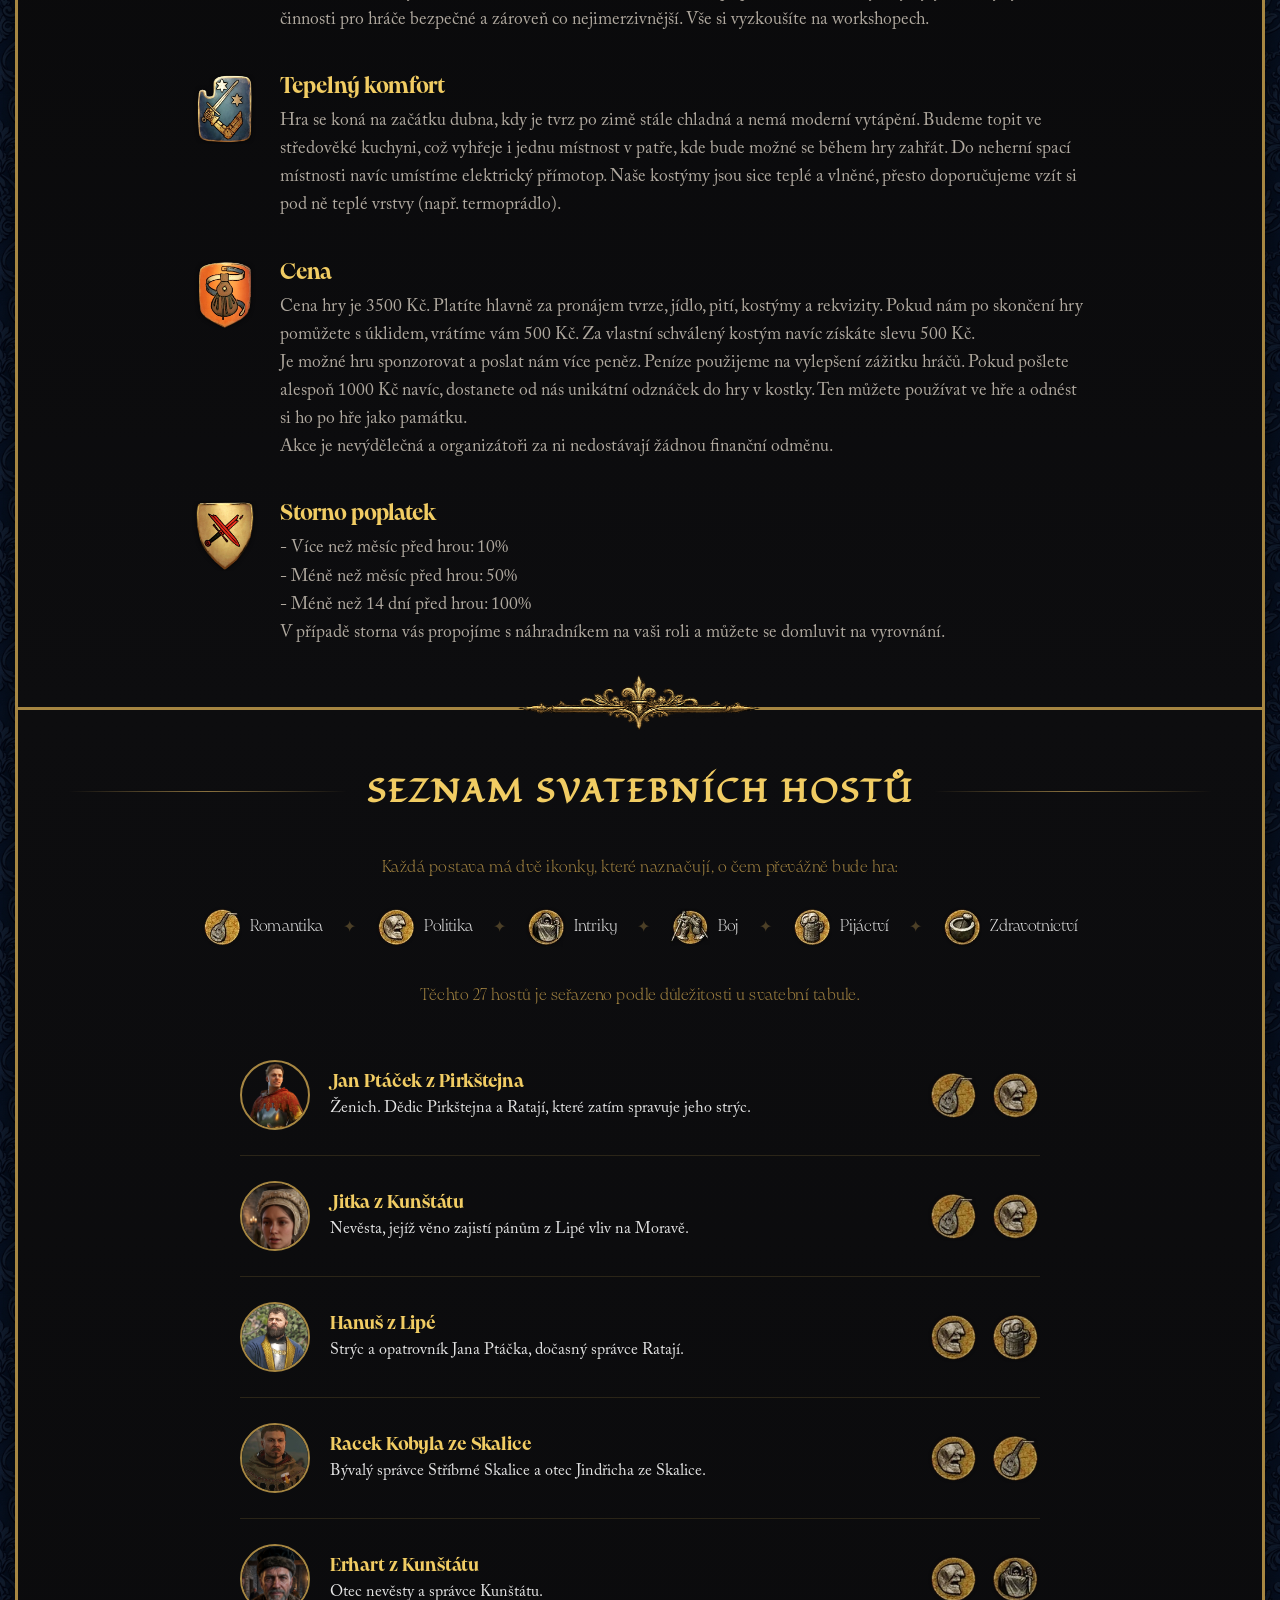
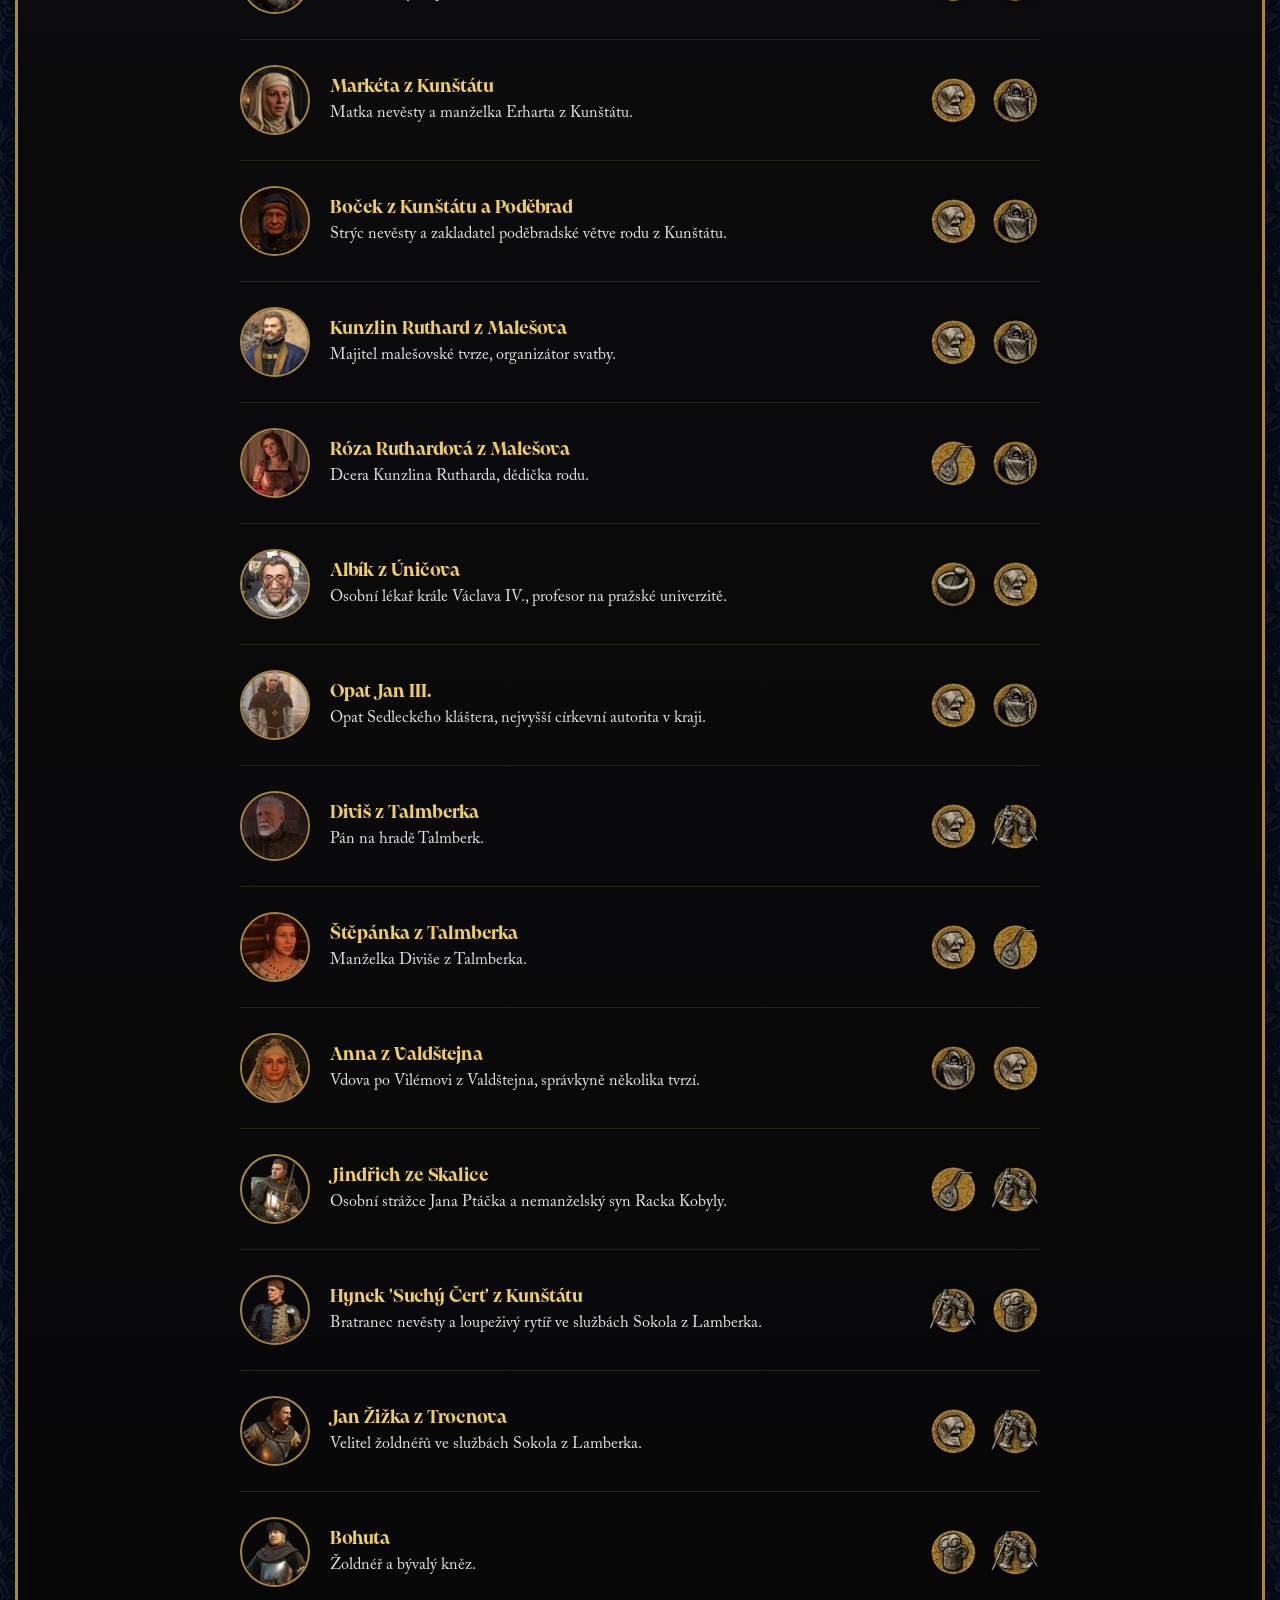
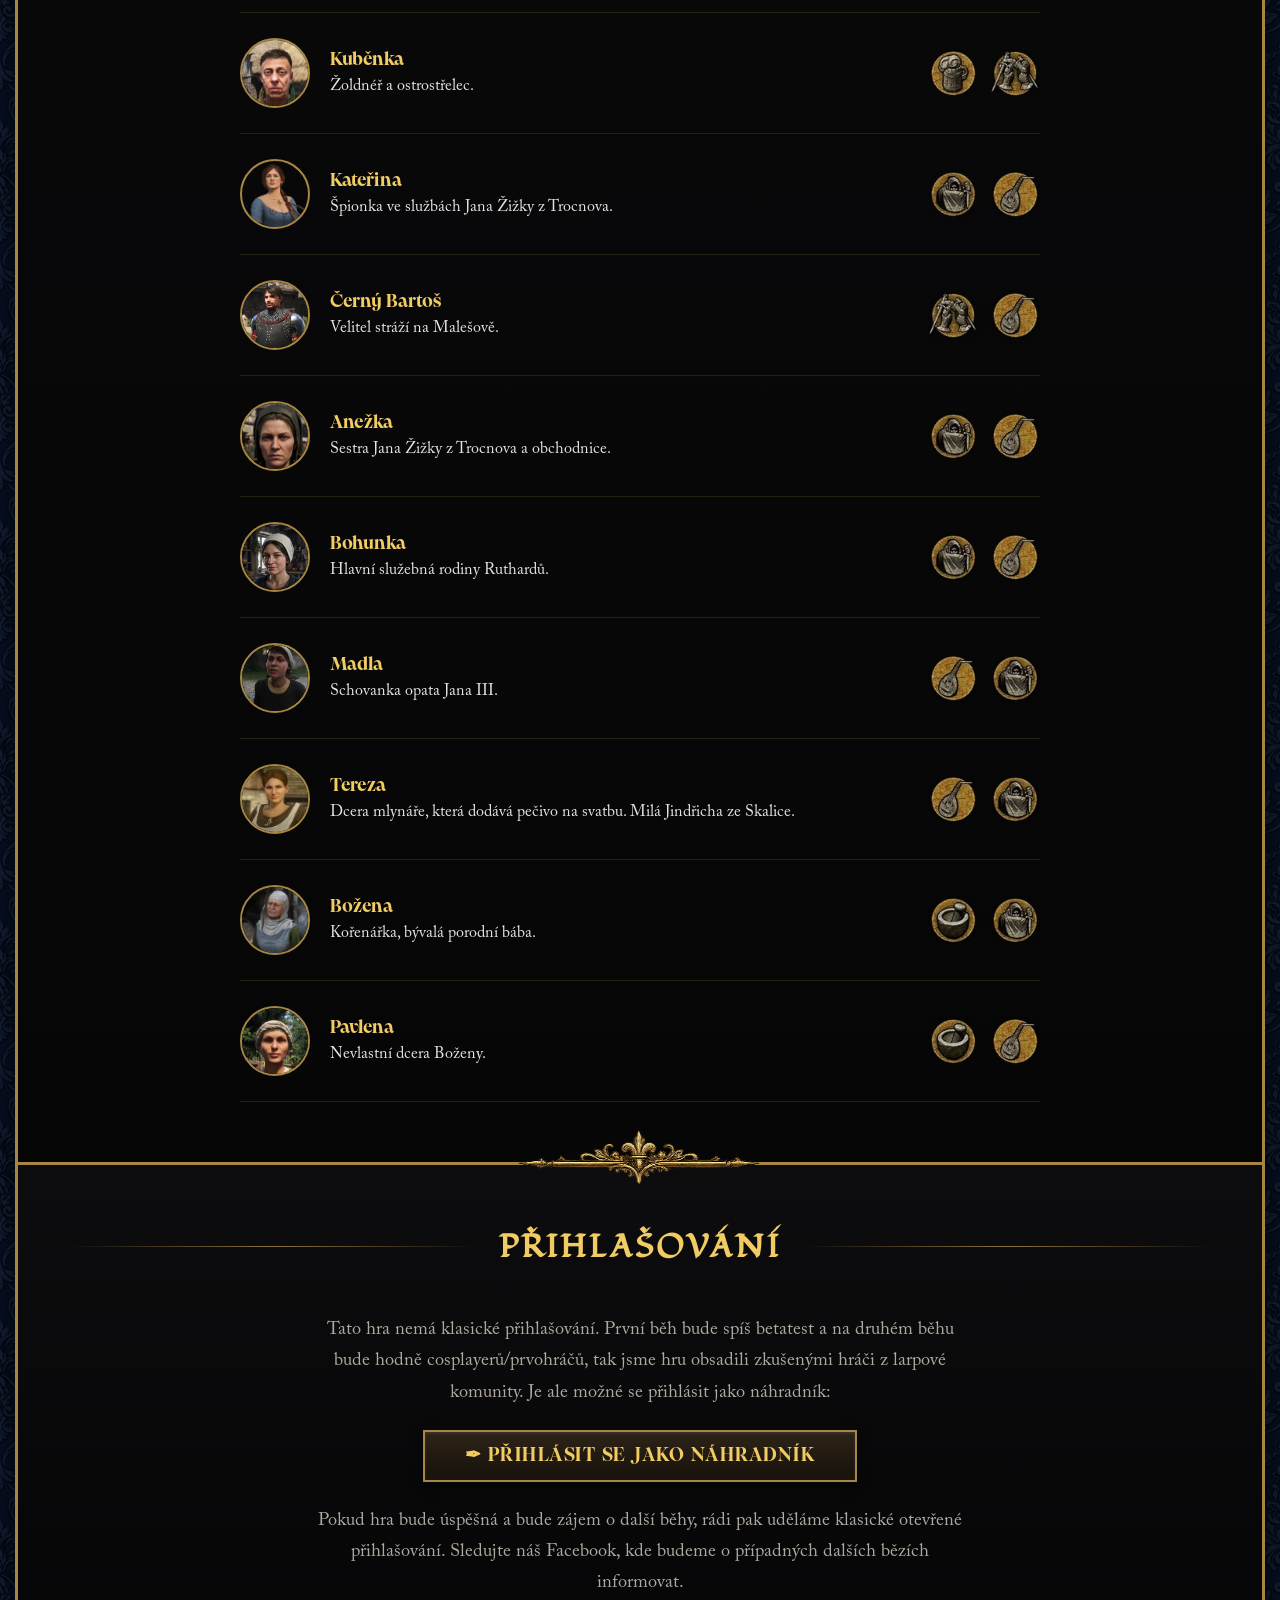
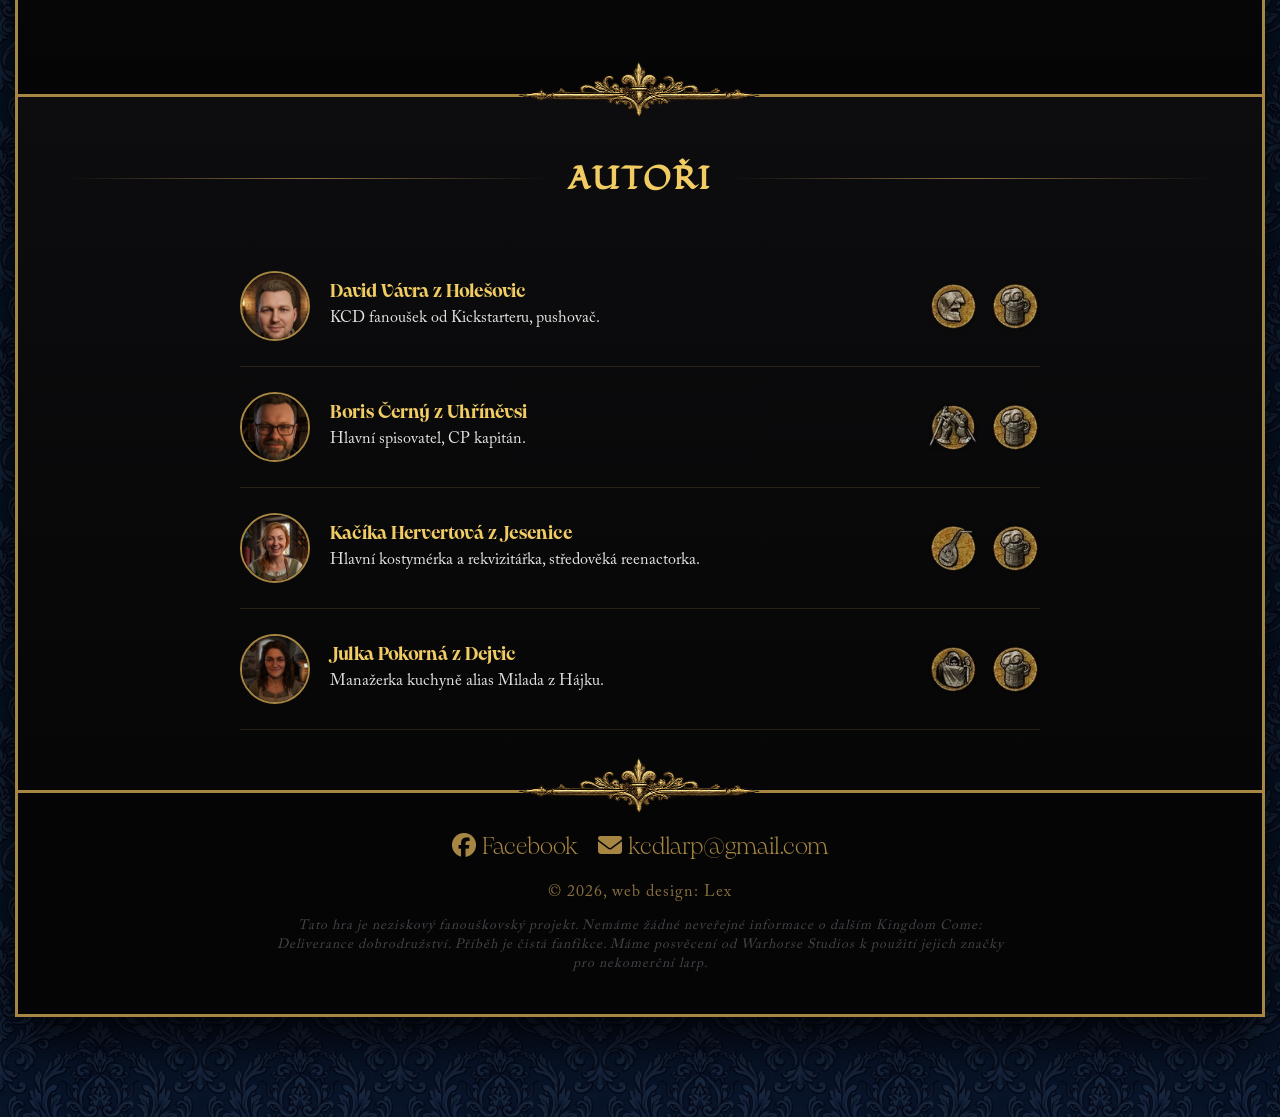
==== commit d5c1f877: "Update index.html" ====
--- a/public/index.html
+++ b/public/index.html
@@ -246,7 +246,7 @@
                             <p class="practical-item-desc">
                                 Cena hry je 3500 Kč. Platíte hlavně za pronájem tvrze, jídlo, pití, kostýmy a rekvizity.
                                 Pokud nám po skončení hry pomůžete s úklidem, vrátíme vám 500 Kč. Za vlastní schválený kostým navíc získáte slevu 500 Kč.<br />
-                                Je možné hru sponzorovat a poslat nám více peněz. Peníze použijeme na vylepšení zážitku hráčů. Pokud pošlete alespoň 1000 Kč navíc, dostanete od nás unikátní odznáček do hry v kostky. Ten můžete používat ve hře a odnést si po ho hře jako památku.<br />
+                                Je možné hru sponzorovat a poslat nám více peněz. Peníze použijeme na vylepšení zážitku hráčů. Pokud pošlete alespoň 1000 Kč navíc, dostanete od nás unikátní odznáček do hry v kostky. Ten můžete používat ve hře a odnést si ho po hře jako památku.<br />
                                 Akce je nevýdělečná a organizátoři za ni nedostávají žádnou finanční odměnu.
                             </p>
                         </div>
